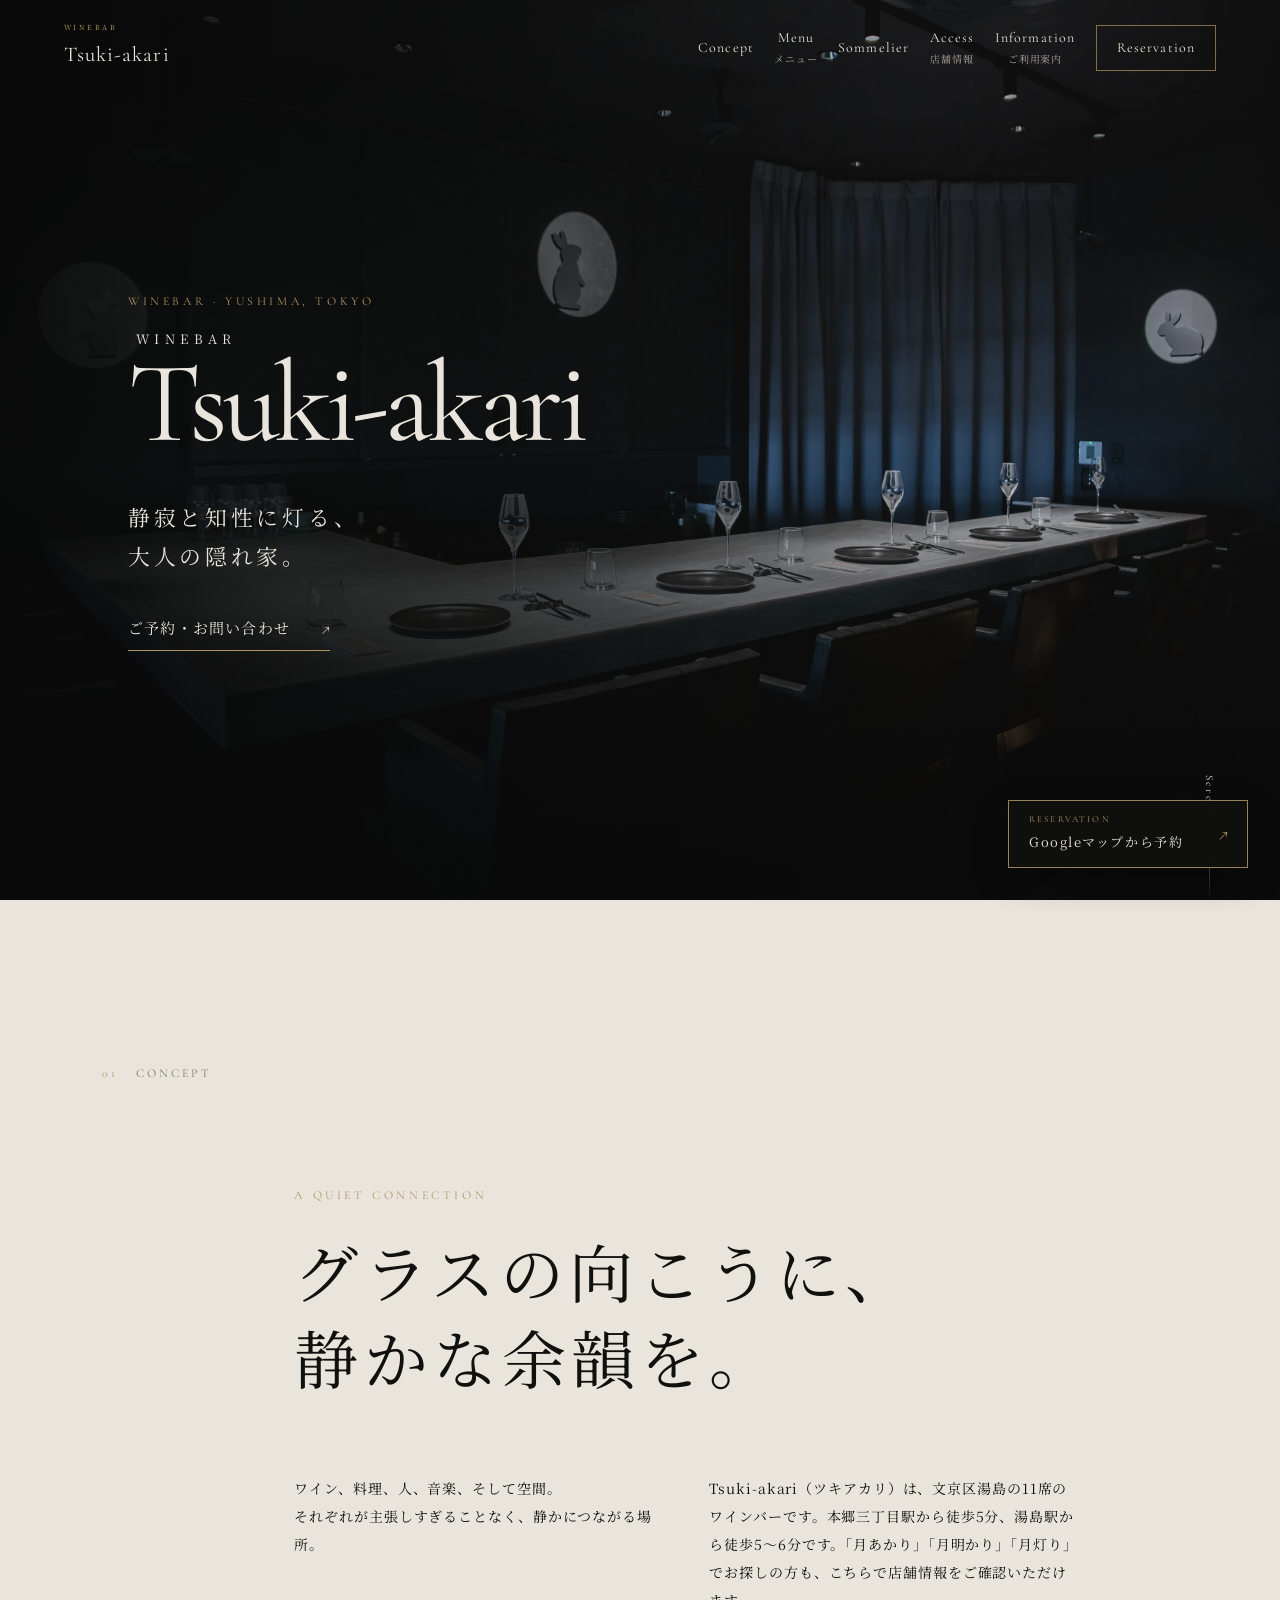
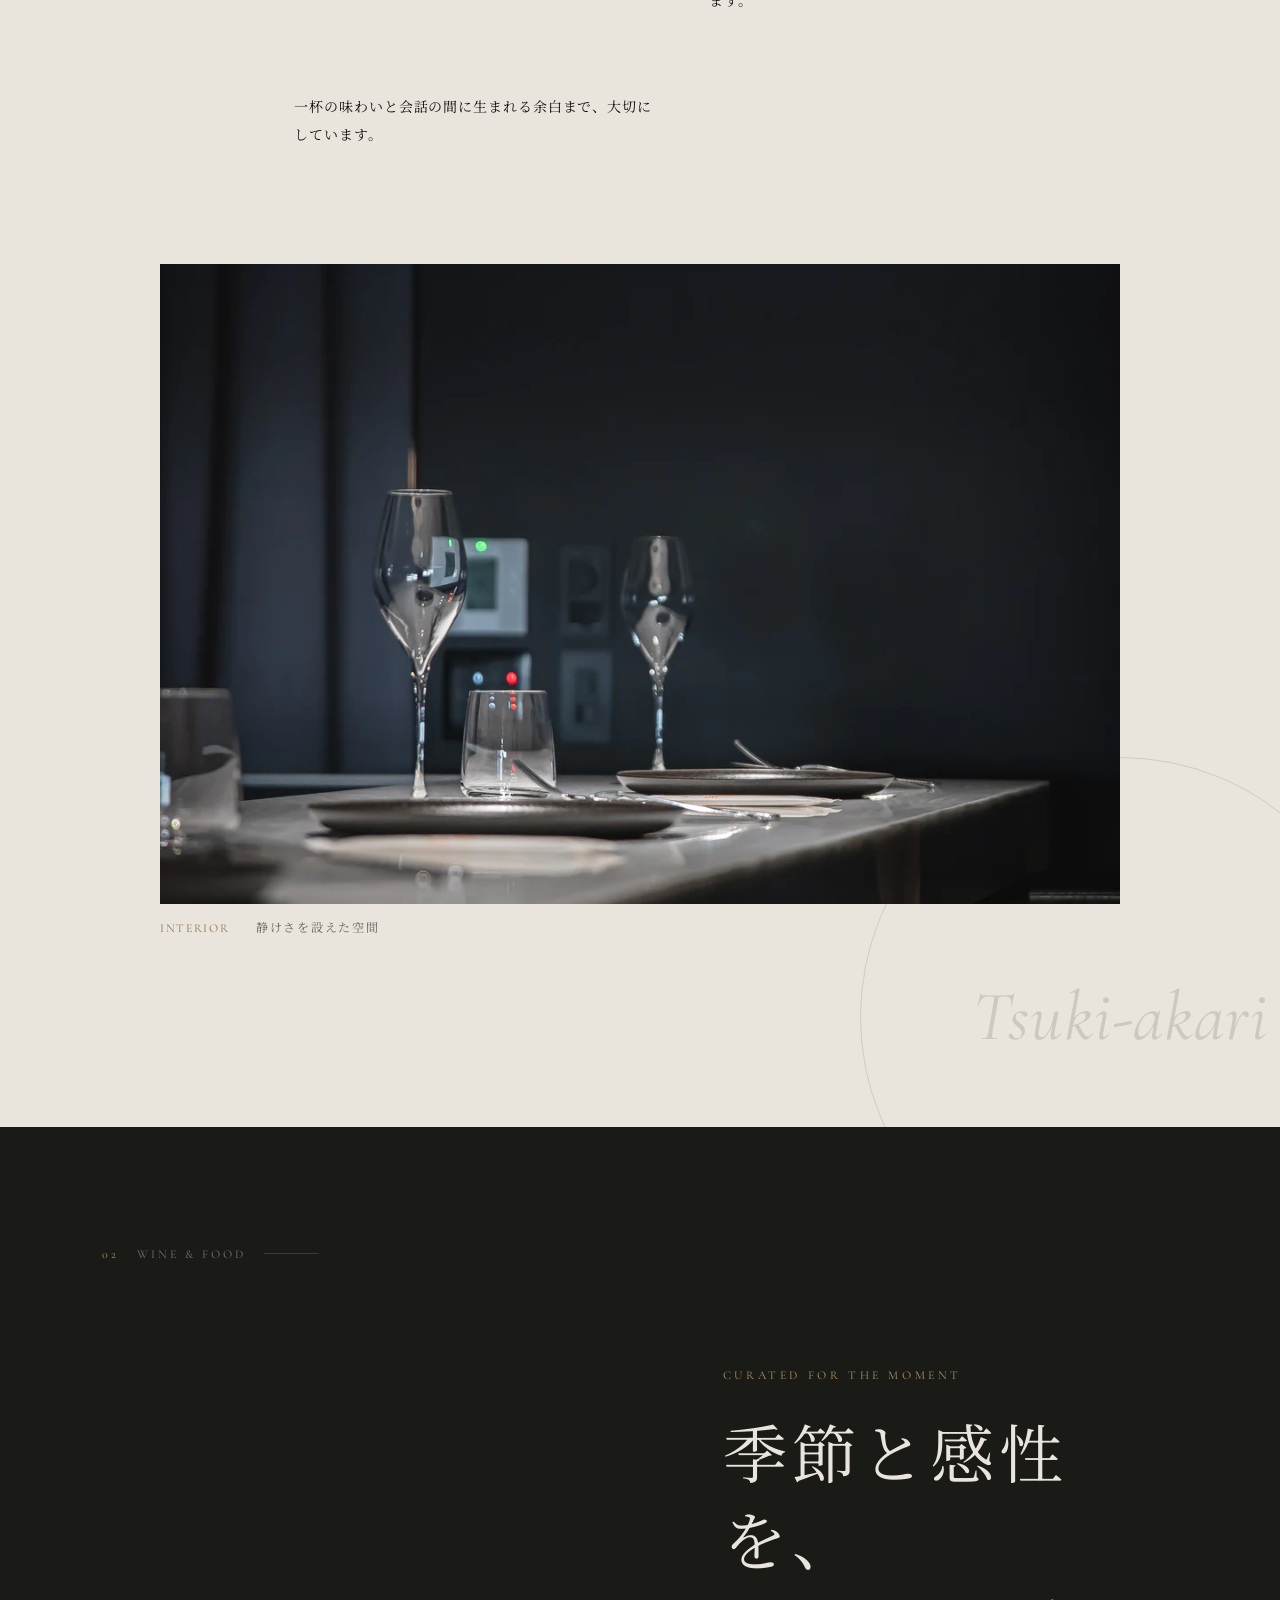
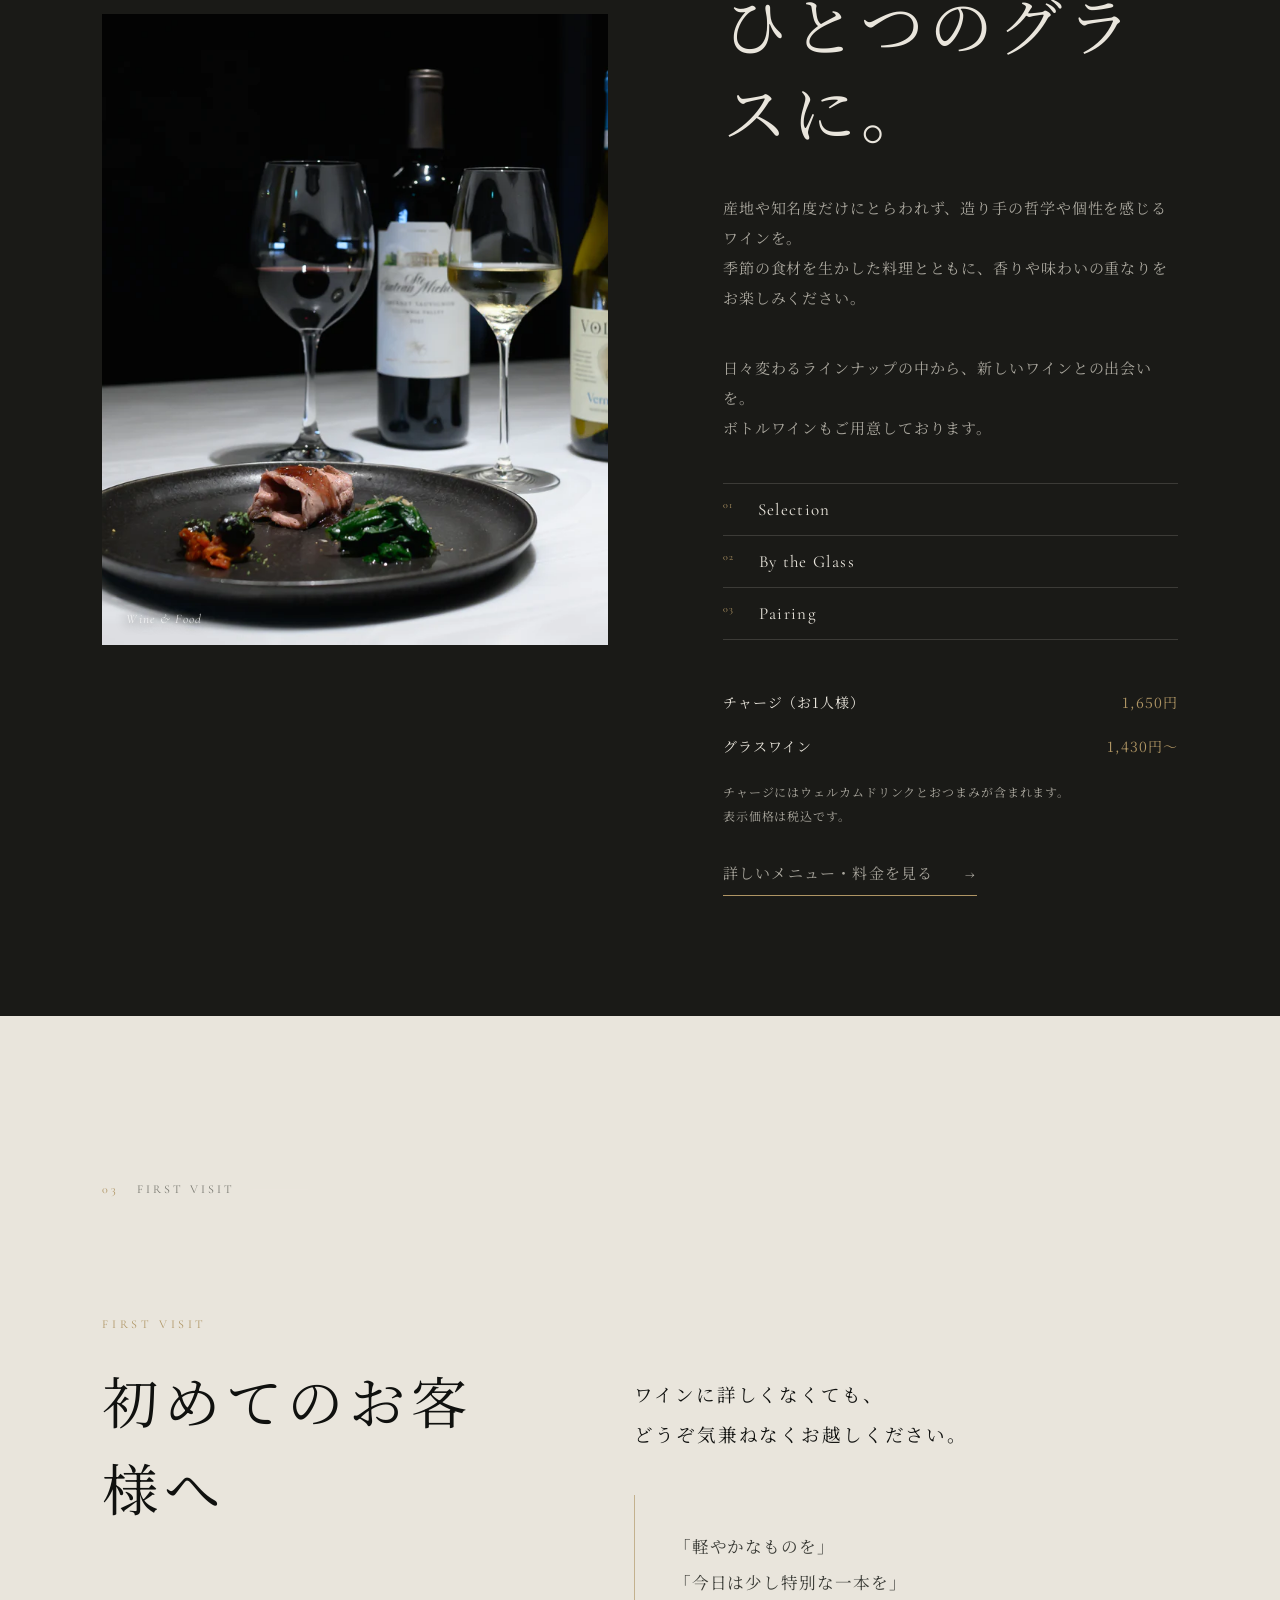
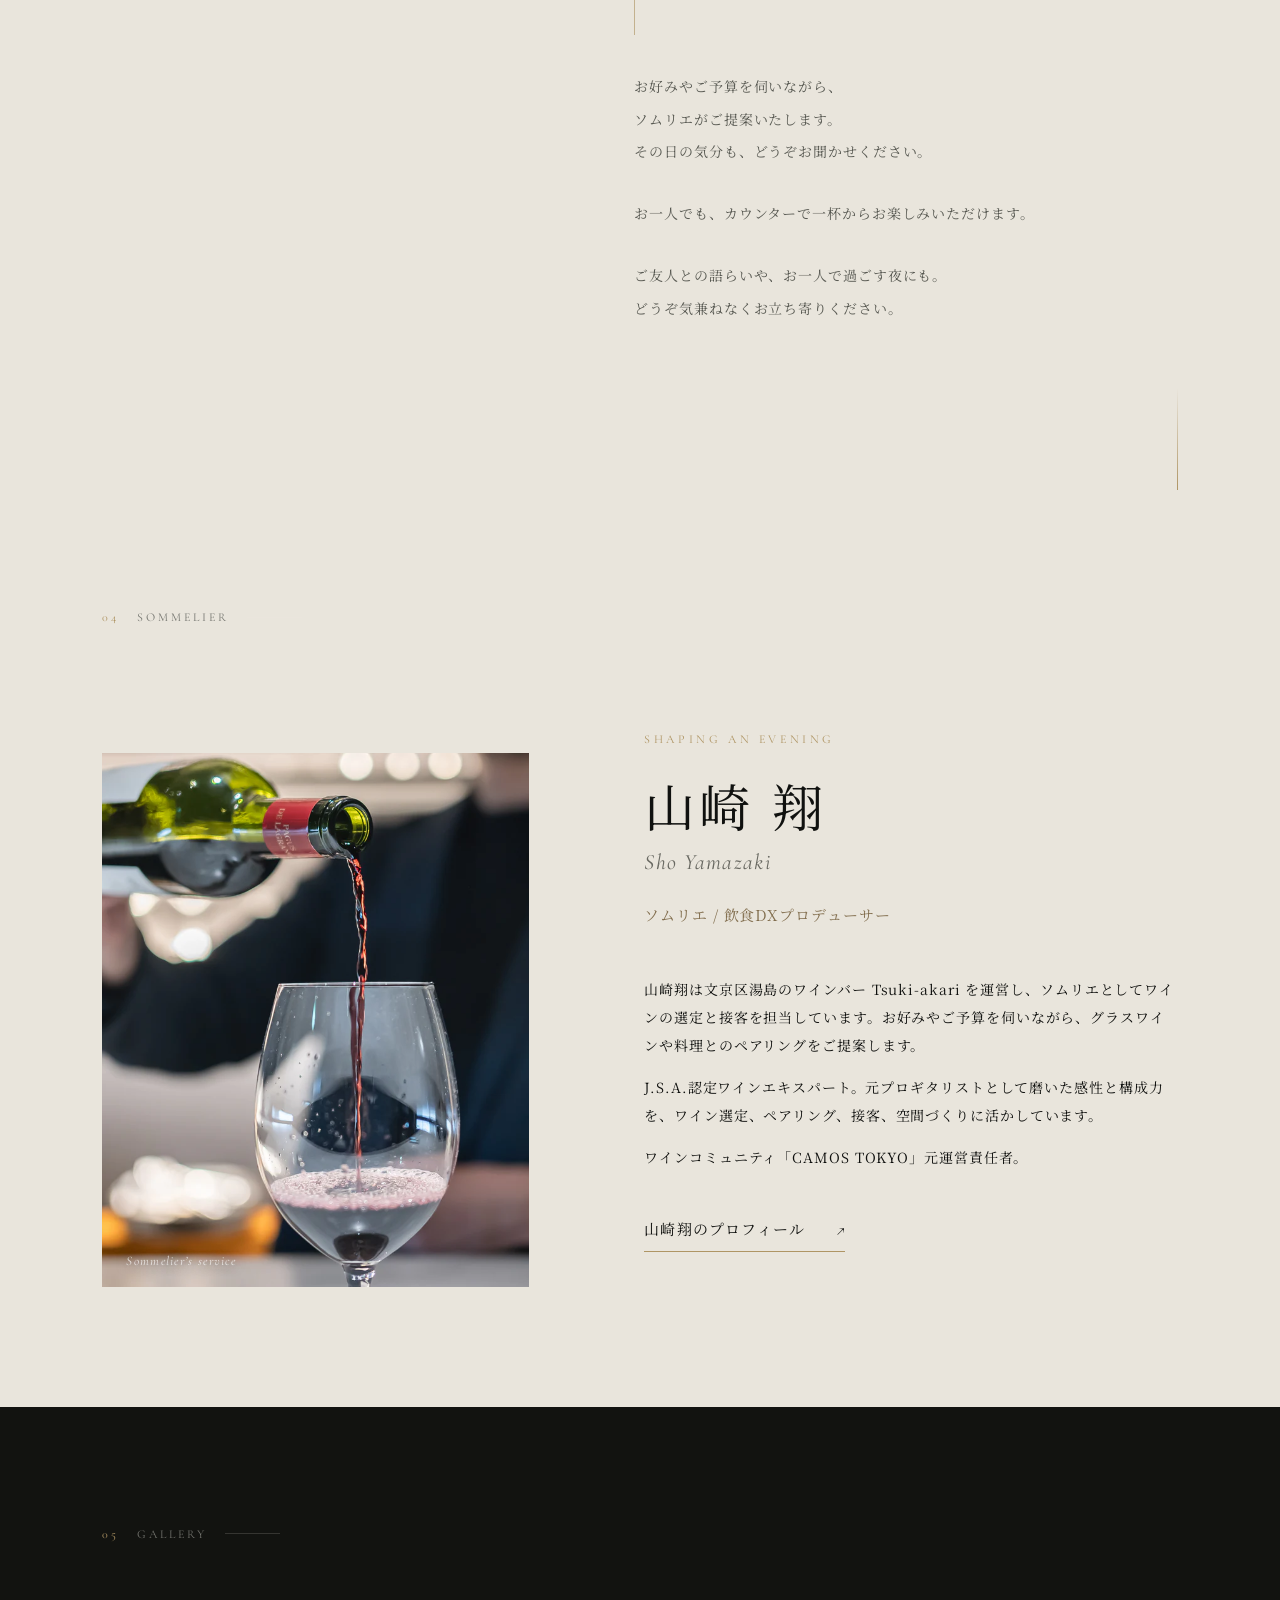
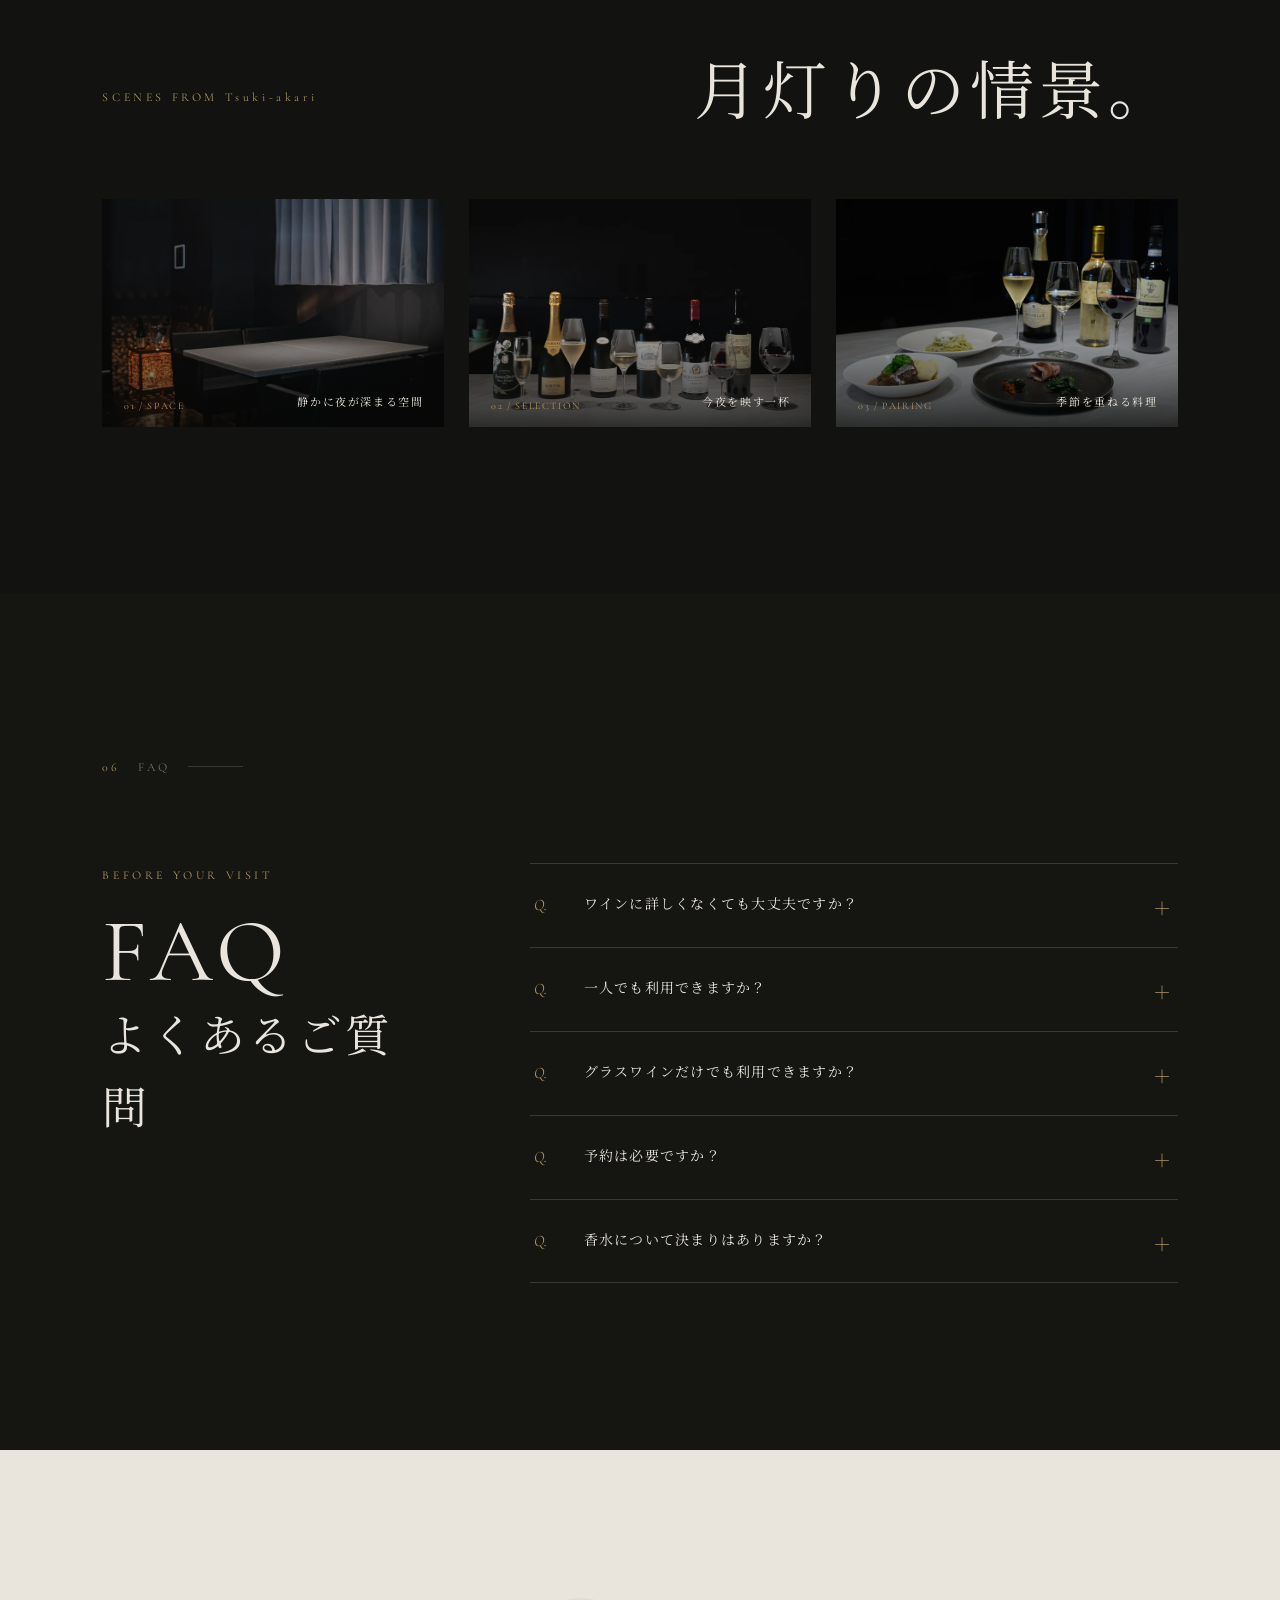
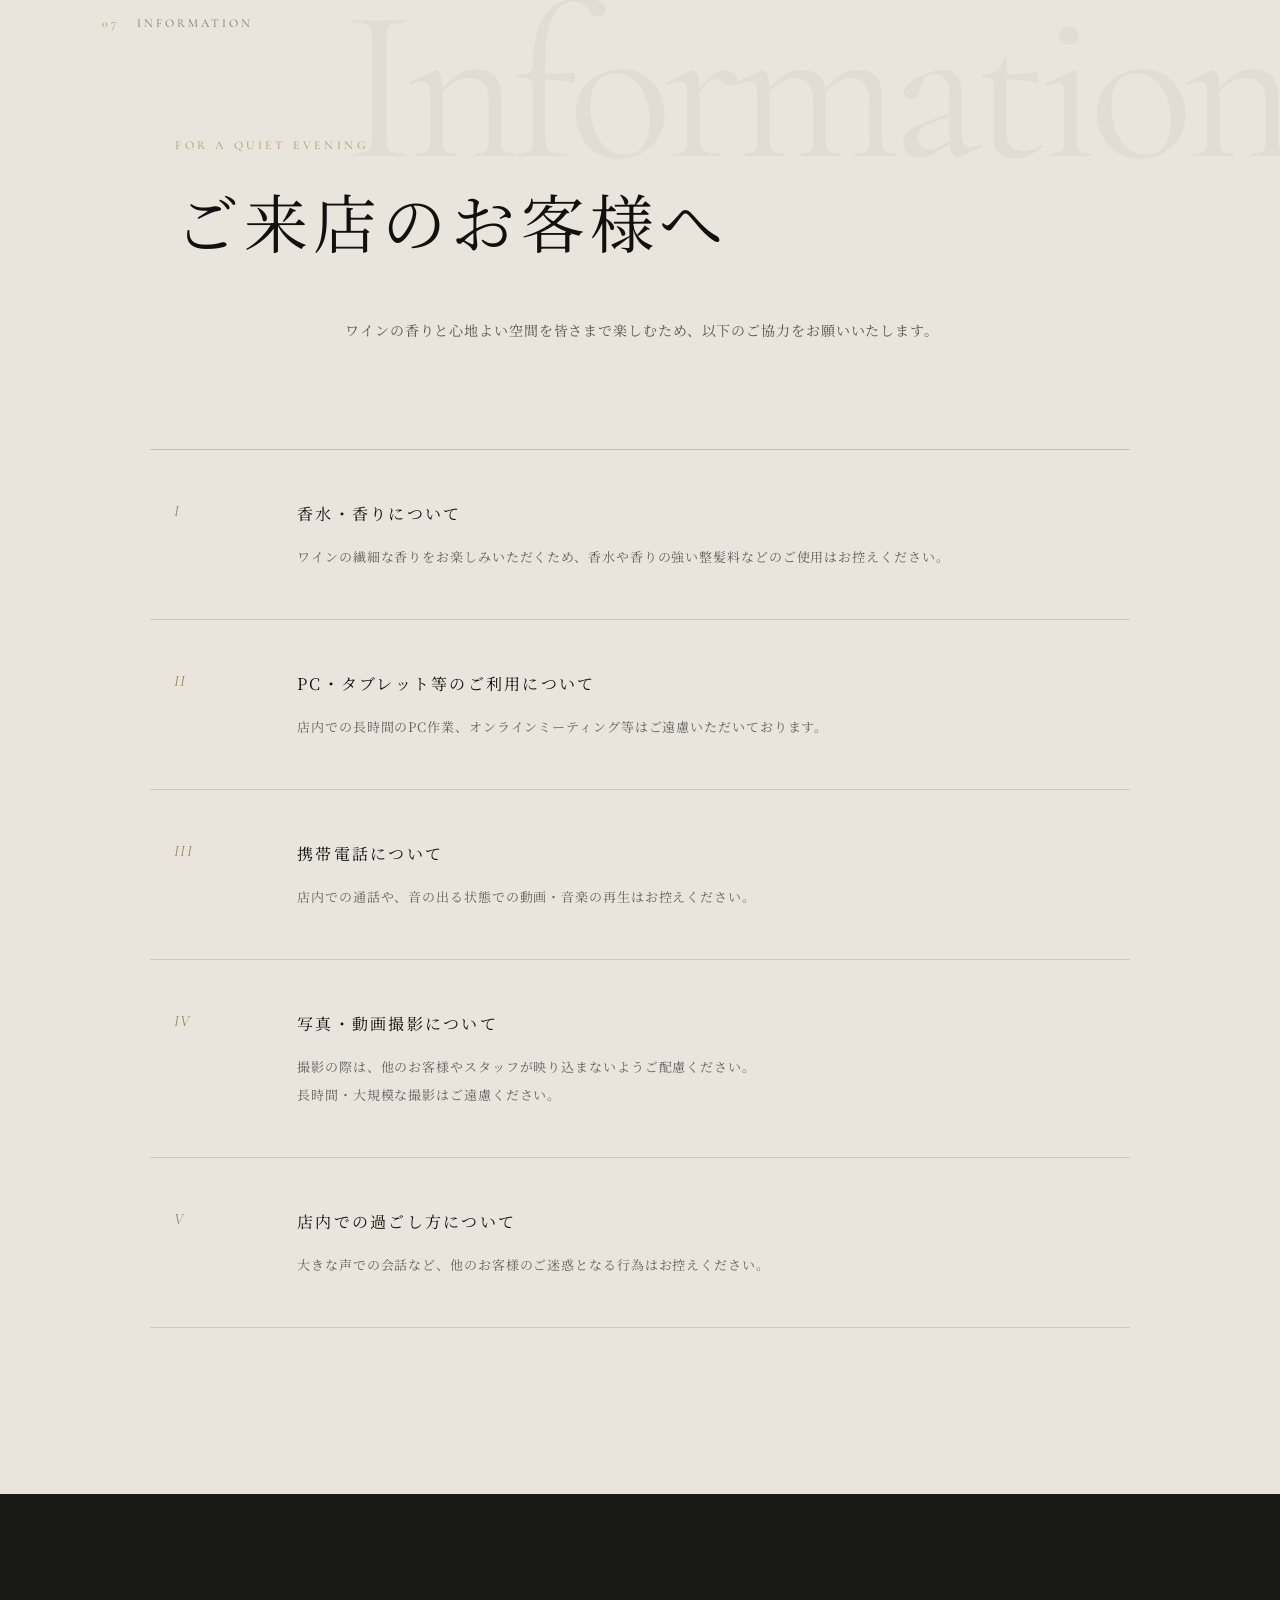
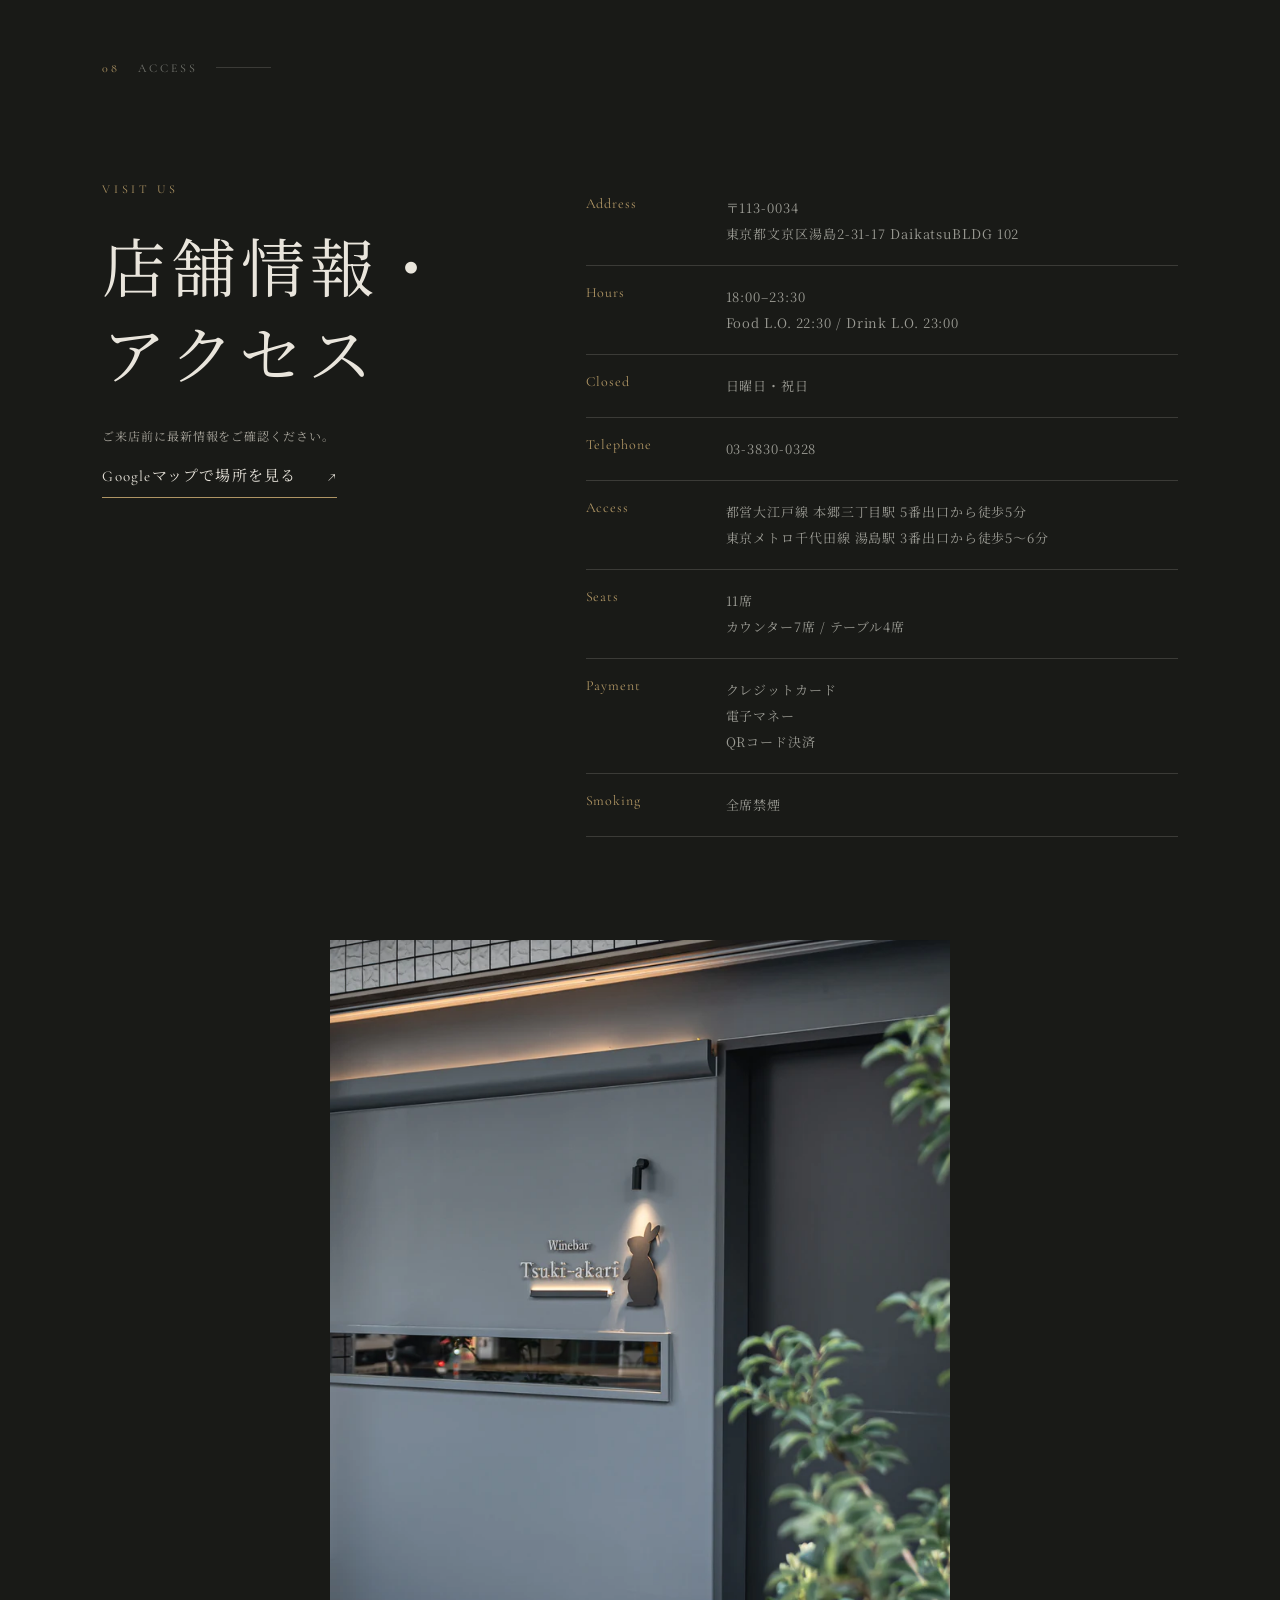
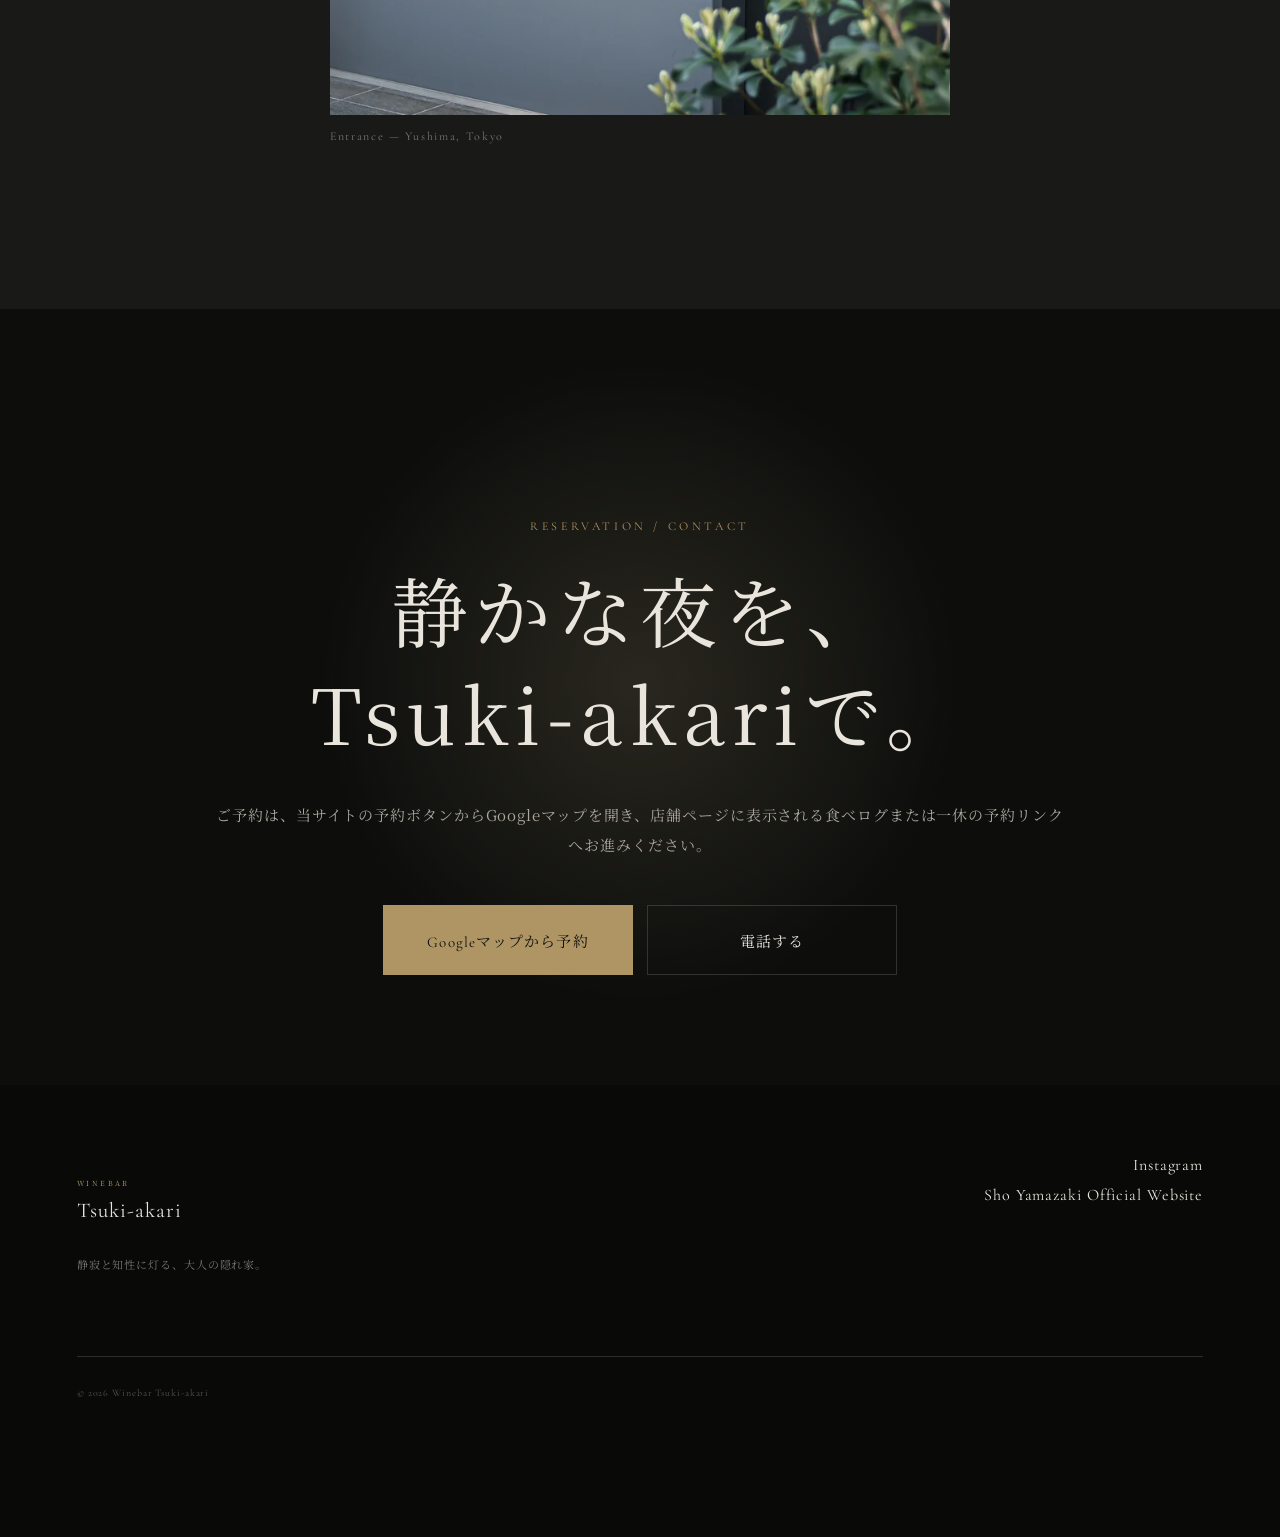
==== index.html @ 43ce2d9d "Improve local search and sommelier discovery" ====
<!doctype html>
<html lang="ja">
<head>
  <meta charset="utf-8">
  <meta name="google-site-verification" content="qW3LpEuGRxrEKRUcZHDj2qq6rAwamKDm5X1aUW8A5Xw">
  <meta name="viewport" content="width=device-width, initial-scale=1">
  <title>Tsuki-akari（ツキアカリ）｜湯島・本郷三丁目のワインバー</title>
  <meta name="description" content="Tsuki-akari（ツキアカリ）は文京区湯島の11席のワインバー。ソムリエの山崎翔が、お好みに合わせてグラスワインをご提案します。本郷三丁目駅から徒歩5分、湯島駅から徒歩5〜6分。">
  <meta name="robots" content="index, follow">
  <meta name="theme-color" content="#10110f">
  <link rel="canonical" href="https://tsuki-akari.tokyo/">
  <meta property="og:type" content="website">
  <meta property="og:locale" content="ja_JP">
  <meta property="og:site_name" content="Winebar Tsuki-akari">
  <meta property="og:title" content="Tsuki-akari（ツキアカリ）｜湯島・本郷三丁目のワインバー">
  <meta property="og:description" content="ソムリエが選ぶワインと料理、静かな時間を楽しむ大人の隠れ家。">
  <meta property="og:url" content="https://tsuki-akari.tokyo/">
  <meta property="og:image" content="https://tsuki-akari.tokyo/assets/カウンター.jpeg">
  <meta name="twitter:card" content="summary_large_image">
  <meta name="twitter:title" content="Tsuki-akari（ツキアカリ）｜湯島・本郷三丁目のワインバー">
  <meta name="twitter:description" content="静寂と知性に灯る、大人の隠れ家。">
  <meta name="twitter:image" content="https://tsuki-akari.tokyo/assets/カウンター.jpeg">
  <link rel="icon" href="assets/favicon.svg" type="image/svg+xml">
  <link rel="stylesheet" href="styles.css?v=20261029-1">
  <script type="application/ld+json">
  {
    "@context": "https://schema.org",
    "@type": "BarOrPub",
    "@id": "https://tsuki-akari.tokyo/#winebar",
    "name": "Winebar Tsuki-akari",
    "alternateName": "ワインバー ツキアカリ",
    "description": "文京区湯島の11席のワインバー。ソムリエの山崎翔が、お好みに合わせてグラスワインをご提案します。本郷三丁目駅から徒歩5分、湯島駅から徒歩5〜6分。",
    "url": "https://tsuki-akari.tokyo/",
    "image": [
      "https://tsuki-akari.tokyo/assets/counter-hero-pc.webp",
      "https://tsuki-akari.tokyo/assets/entrance-1440.webp"
    ],
    "telephone": "+81-3-3830-0328",
    "address": {
      "@type": "PostalAddress",
      "streetAddress": "湯島2-31-17 DaikatsuBLDG 102",
      "addressLocality": "文京区",
      "addressRegion": "東京都",
      "postalCode": "113-0034",
      "addressCountry": "JP"
    },
    "geo": {
      "@type": "GeoCoordinates",
      "latitude": 35.7071987,
      "longitude": 139.7652812
    },
    "openingHoursSpecification": {
      "@type": "OpeningHoursSpecification",
      "dayOfWeek": ["Monday", "Tuesday", "Wednesday", "Thursday", "Friday", "Saturday"],
      "opens": "18:00",
      "closes": "23:30"
    },
    "hasMenu": "https://tsuki-akari.tokyo/menu/",
    "hasMap": "https://maps.app.goo.gl/y2FB1BbQ5cuPFTFE9",
    "sameAs": "https://www.instagram.com/tsukiakari.winebar/"
  }
  </script>
  <script src="script.js" defer></script>
</head>
<body>
  <a class="skip-link" href="#main">本文へ移動</a>
  <a class="floating-reserve" href="https://maps.app.goo.gl/y2FB1BbQ5cuPFTFE9" target="_blank" rel="noopener noreferrer" aria-label="Googleマップから予約（新しいタブで開きます）">
    <span class="floating-reserve__label">Reservation</span>
    <span class="floating-reserve__text">Googleマップから予約</span>
    <span class="floating-reserve__arrow" aria-hidden="true">↗</span>
  </a>
  <header class="site-header site-header--home" data-header>
    <a class="wordmark" href="#top" aria-label="Winebar Tsuki-akari ホーム">
      <span>Winebar</span> Tsuki-akari
    </a>
    <button class="menu-toggle" type="button" aria-expanded="false" aria-controls="global-nav">
      <span class="sr-only">メニューを開く</span><i></i><i></i>
    </button>
    <nav id="global-nav" class="global-nav" aria-label="メインナビゲーション">
      <a href="#concept">Concept</a>
      <a class="nav-destination" href="menu/">Menu<span>メニュー</span></a>
      <a href="#sommelier">Sommelier</a>
      <a class="nav-destination" href="#information">Access<span>店舗情報</span></a>
      <a class="nav-destination" href="#guest-information">Information<span>ご利用案内</span></a>
      <a class="nav-reserve" href="#reservation">Reservation</a>
    </nav>
  </header>

  <main id="main">
    <section class="hero" id="top" aria-labelledby="hero-title">
      <div class="hero-art" aria-hidden="true"></div>
      <div class="hero-content reveal is-visible">
        <p class="eyebrow">Winebar · Yushima, Tokyo</p>
        <h1 id="hero-title"><span>Winebar</span>Tsuki-akari</h1>
        <p class="hero-copy">静寂と知性に灯る、<br>大人の隠れ家。</p>
        <a class="text-link" href="#reservation">ご予約・お問い合わせ <span aria-hidden="true">↗</span></a>
      </div>
      <p class="scroll-cue" aria-hidden="true">Scroll <span></span></p>
    </section>

    <section class="section concept" id="concept" aria-labelledby="concept-title">
      <div class="section-label reveal"><span>01</span> Concept</div>
      <div class="concept-copy reveal">
        <p class="eyebrow">A quiet connection</p>
        <h2 id="concept-title">グラスの向こうに、<br>静かな余韻を。</h2>
        <div class="body-copy">
          <p>ワイン、料理、人、音楽、そして空間。<br>それぞれが主張しすぎることなく、静かにつながる場所。</p>
          <p>Tsuki-akari（ツキアカリ）は、文京区湯島の11席のワインバーです。本郷三丁目駅から徒歩5分、湯島駅から徒歩5〜6分です。「月あかり」「月明かり」「月灯り」でお探しの方も、こちらで店舗情報をご確認いただけます。</p>
          <p>一杯の味わいと会話の間に生まれる余白まで、大切にしています。</p>
        </div>
      </div>
      <figure class="concept-image reveal">
        <img src="assets/concept-1080.webp" srcset="assets/concept-1080.webp 1080w, assets/concept-1920.webp 1920w" sizes="(max-width: 520px) calc(100vw - 44px), (max-width: 820px) 84vw, 960px" alt="月とうさぎの意匠が灯る、静かなカウンター席" loading="lazy">
        <figcaption><span>Interior</span> 静けさを設えた空間</figcaption>
      </figure>
      <div class="concept-orbit" aria-hidden="true"><span>Tsuki-akari</span></div>
    </section>

    <section class="section wine" id="wine" aria-labelledby="wine-title">
      <div class="section-label reveal"><span>02</span> Wine &amp; Food</div>
      <div class="wine-layout">
        <figure class="wine-visual reveal"><img src="assets/wine-food-1280.webp" srcset="assets/wine-food-1280.webp 1280w, assets/wine-food-2000.webp 2000w" sizes="(max-width: 440px) 161.25vw, (max-width: 520px) 712.5px, 975px" alt="ワインと季節の料理のペアリング" loading="lazy"><figcaption>Wine &amp; Food</figcaption></figure>
        <div class="wine-copy reveal">
          <p class="eyebrow">Curated for the moment</p>
          <h2 id="wine-title">季節と感性を、<br>ひとつのグラスに。</h2>
          <p>産地や知名度だけにとらわれず、造り手の哲学や個性を感じるワインを。<br>季節の食材を生かした料理とともに、香りや味わいの重なりをお楽しみください。</p>
          <p>日々変わるラインナップの中から、新しいワインとの出会いを。<br>ボトルワインもご用意しております。</p>
          <ul class="wine-points">
            <li><span>01</span> Selection</li><li><span>02</span> By the Glass</li><li><span>03</span> Pairing</li>
          </ul>
          <div class="wine-pricing">
            <dl>
              <div><dt>チャージ（お1人様）</dt><dd>1,650円</dd></div>
              <div><dt>グラスワイン</dt><dd>1,430円〜</dd></div>
            </dl>
            <p>チャージにはウェルカムドリンクとおつまみが含まれます。<br>表示価格は税込です。</p>
          </div>
          <a class="text-link muted-link" href="menu/">詳しいメニュー・料金を見る <span aria-hidden="true">→</span></a>
        </div>
      </div>
    </section>

    <section class="section first-visit editorial-section editorial-section--light" id="first-visit" aria-labelledby="first-visit-title">
      <div class="section-label reveal"><span>03</span> First Visit</div>
      <div class="editorial-heading reveal">
        <p class="eyebrow">First Visit</p>
        <h2 id="first-visit-title">初めてのお客様へ</h2>
      </div>
      <div class="editorial-copy reveal">
        <p class="editorial-lead">ワインに詳しくなくても、<br>どうぞ気兼ねなくお越しください。</p>
        <p class="spoken-words">「軽やかなものを」<br>「今日は少し特別な一本を」</p>
        <p>お好みやご予算を伺いながら、<br>ソムリエがご提案いたします。<br>その日の気分も、どうぞお聞かせください。</p>
        <p>お一人でも、カウンターで一杯からお楽しみいただけます。</p>
        <p>ご友人との語らいや、お一人で過ごす夜にも。<br>どうぞ気兼ねなくお立ち寄りください。</p>
      </div>
    </section>

    <section class="section sommelier" id="sommelier" aria-labelledby="sommelier-title">
      <div class="section-label reveal"><span>04</span> Sommelier</div>
      <div class="sommelier-layout">
        <figure class="portrait-placeholder reveal"><img src="assets/sommelier-1280.webp" srcset="assets/sommelier-1280.webp 1280w, assets/sommelier-2000.webp 2000w" sizes="(max-width: 440px) 161.25vw, (max-width: 520px) 712.5px, (max-width: 666px) 135vw, (max-width: 820px) 900px, 975px" alt="グラスへ赤ワインを注ぐソムリエ" loading="lazy"><figcaption>Sommelier’s service</figcaption></figure>
        <div class="sommelier-copy reveal">
          <p class="eyebrow">Shaping an evening</p>
          <h2 id="sommelier-title">山崎 翔 <small>Sho Yamazaki</small></h2>
          <p class="role">ソムリエ / 飲食DXプロデューサー</p>
          <p>山崎翔は文京区湯島のワインバー Tsuki-akari を運営し、ソムリエとしてワインの選定と接客を担当しています。お好みやご予算を伺いながら、グラスワインや料理とのペアリングをご提案します。</p>
          <p>J.S.A.認定ワインエキスパート。元プロギタリストとして磨いた感性と構成力を、ワイン選定、ペアリング、接客、空間づくりに活かしています。</p>
          <p>ワインコミュニティ「CAMOS TOKYO」元運営責任者。</p>
          <a class="text-link" href="https://sho-yamazaki.jp/profile/" target="_blank" rel="noopener noreferrer">山崎翔のプロフィール <span aria-hidden="true">↗</span></a>
        </div>
      </div>
    </section>

    <section class="section gallery" id="gallery" aria-labelledby="gallery-title">
      <div class="section-label reveal"><span>05</span> Gallery</div>
      <div class="section-intro reveal"><p class="eyebrow">Scenes from <span class="brand-name">Tsuki-akari</span></p><h2 id="gallery-title">月灯りの情景。</h2></div>
      <div class="gallery-grid">
        <figure class="gallery-item gallery-item--large reveal"><img src="assets/gallery-space-800.webp" srcset="assets/gallery-space-800.webp 800w, assets/gallery-space-1200.webp 1200w" sizes="(max-width: 520px) calc(100vw - 44px), (max-width: 820px) 42vw, (max-width: 1476px) 28vw, 414px" alt="柔らかな灯りに照らされたテーブル席" loading="lazy"><figcaption><span>01 / Space</span>静かに夜が深まる空間</figcaption></figure>
        <figure class="gallery-item reveal"><img src="assets/gallery-wine-800.webp" srcset="assets/gallery-wine-800.webp 800w, assets/gallery-wine-1200.webp 1200w" sizes="(max-width: 520px) calc(100vw - 44px), (max-width: 820px) 42vw, (max-width: 1476px) 28vw, 414px" alt="カウンターに並ぶ厳選されたワインとグラス" loading="lazy"><figcaption><span>02 / Selection</span>今夜を映す一杯</figcaption></figure>
        <figure class="gallery-item reveal"><img src="assets/gallery-pairing-800.webp" srcset="assets/gallery-pairing-800.webp 800w, assets/gallery-pairing-1200.webp 1200w" sizes="(max-width: 520px) calc(100vw - 44px), (max-width: 820px) 42vw, (max-width: 1476px) 28vw, 414px" alt="複数の料理と赤・白・スパークリングワイン" loading="lazy"><figcaption><span>03 / Pairing</span>季節を重ねる料理</figcaption></figure>
      </div>
    </section>

    <section class="section faq" id="faq" aria-labelledby="faq-title">
      <div class="section-label reveal"><span>06</span> FAQ</div>
      <div class="faq-layout">
        <div class="faq-heading reveal">
          <p class="eyebrow">Before your visit</p>
          <h2 id="faq-title"><span>FAQ</span>よくあるご質問</h2>
        </div>
        <div class="faq-list reveal">
          <details><summary><span>Q.</span>ワインに詳しくなくても大丈夫ですか？</summary><div class="faq-answer"><span>A.</span><p>もちろんです。お好みを伺い、ソムリエがご提案します。</p></div></details>
          <details><summary><span>Q.</span>一人でも利用できますか？</summary><div class="faq-answer"><span>A.</span><p>はい。お一人でのご来店も歓迎しております。</p></div></details>
          <details><summary><span>Q.</span>グラスワインだけでも利用できますか？</summary><div class="faq-answer"><span>A.</span><p>はい。グラスワイン一杯からお楽しみいただけます。</p></div></details>
          <details><summary><span>Q.</span>予約は必要ですか？</summary><div class="faq-answer"><span>A.</span><p>お席に限りがございますので、事前のご予約をおすすめしております。</p></div></details>
          <details><summary><span>Q.</span>香水について決まりはありますか？</summary><div class="faq-answer"><span>A.</span><p>香水や香りの強い整髪料はお控えください。詳しくは<a href="#guest-information">ご利用案内</a>をご覧ください。</p></div></details>
        </div>
      </div>
    </section>

    <section class="section guest-information" id="guest-information" aria-labelledby="guest-information-title">
      <div class="section-label reveal"><span>07</span> Information</div>
      <div class="guest-information__heading reveal">
        <p class="eyebrow">For a quiet evening</p>
        <h2 id="guest-information-title">ご来店のお客様へ</h2>
        <p class="guest-information__lead">ワインの香りと心地よい空間を皆さまで楽しむため、以下のご協力をお願いいたします。</p>
      </div>
      <div class="etiquette-list">
        <article class="etiquette-item reveal">
          <p class="etiquette-item__number" aria-hidden="true">I</p>
          <div><h3>香水・香りについて</h3><p>ワインの繊細な香りをお楽しみいただくため、香水や香りの強い整髪料などのご使用はお控えください。</p></div>
        </article>
        <article class="etiquette-item reveal">
          <p class="etiquette-item__number" aria-hidden="true">II</p>
          <div><h3>PC・タブレット等のご利用について</h3><p>店内での長時間のPC作業、オンラインミーティング等はご遠慮いただいております。</p></div>
        </article>
        <article class="etiquette-item reveal">
          <p class="etiquette-item__number" aria-hidden="true">III</p>
          <div><h3>携帯電話について</h3><p>店内での通話や、音の出る状態での動画・音楽の再生はお控えください。</p></div>
        </article>
        <article class="etiquette-item reveal">
          <p class="etiquette-item__number" aria-hidden="true">IV</p>
          <div><h3>写真・動画撮影について</h3><p>撮影の際は、他のお客様やスタッフが映り込まないようご配慮ください。<br>長時間・大規模な撮影はご遠慮ください。</p></div>
        </article>
        <article class="etiquette-item reveal">
          <p class="etiquette-item__number" aria-hidden="true">V</p>
          <div><h3>店内での過ごし方について</h3><p>大きな声での会話など、他のお客様のご迷惑となる行為はお控えください。</p></div>
        </article>
      </div>
    </section>

    <section class="section information" id="information" aria-labelledby="information-title">
      <div class="section-label reveal"><span>08</span> Access</div>
      <div class="info-layout">
        <div class="reveal">
          <p class="eyebrow">Visit us</p>
          <h2 id="information-title">店舗情報・アクセス</h2>
          <p class="info-note">ご来店前に最新情報をご確認ください。</p>
          <a class="text-link" href="https://maps.app.goo.gl/y2FB1BbQ5cuPFTFE9" target="_blank" rel="noopener noreferrer">Googleマップで場所を見る <span aria-hidden="true">↗</span></a>
        </div>
        <dl class="info-list reveal">
          <div><dt>Address</dt><dd>〒113-0034<br>東京都文京区湯島2-31-17 DaikatsuBLDG 102</dd></div>
          <div><dt>Hours</dt><dd>18:00–23:30<br>Food L.O. 22:30 / Drink L.O. 23:00</dd></div>
          <div><dt>Closed</dt><dd>日曜日・祝日</dd></div>
          <div><dt>Telephone</dt><dd><a href="tel:0338300328">03-3830-0328</a></dd></div>
          <div><dt>Access</dt><dd>都営大江戸線 本郷三丁目駅 5番出口から徒歩5分<br>東京メトロ千代田線 湯島駅 3番出口から徒歩5〜6分</dd></div>
          <div><dt>Seats</dt><dd>11席<br>カウンター7席 / テーブル4席</dd></div>
          <div><dt>Payment</dt><dd>クレジットカード<br>電子マネー<br>QRコード決済</dd></div>
          <div><dt>Smoking</dt><dd>全席禁煙</dd></div>
        </dl>
      </div>
      <figure class="entrance-image reveal"><img src="assets/entrance-1440.webp" srcset="assets/entrance-1440.webp 1440w, assets/entrance-2400.webp 2400w" sizes="(max-width: 440px) 161.25vw, (max-width: 520px) 712.5px, (max-width: 738px) 157.5vw, 1162.5px" alt="Winebar Tsuki-akariの落ち着いた店舗入口" loading="lazy"><figcaption>Entrance — Yushima, Tokyo</figcaption></figure>
    </section>

    <section class="reservation" id="reservation" aria-labelledby="reservation-title">
      <div class="reservation-inner reveal">
        <p class="eyebrow">Reservation / Contact</p>
        <h2 id="reservation-title">静かな夜を、<br>Tsuki-akariで。</h2>
        <p>ご予約は、当サイトの予約ボタンからGoogleマップを開き、店舗ページに表示される食べログまたは一休の予約リンクへお進みください。</p>
        <div class="reservation-actions">
          <a class="button" href="https://maps.app.goo.gl/y2FB1BbQ5cuPFTFE9" target="_blank" rel="noopener noreferrer">Googleマップから予約</a>
          <a class="button button--ghost" href="tel:0338300328">電話する</a>
        </div>
      </div>
    </section>
  </main>

  <footer class="site-footer" id="footer-links">
    <div class="footer-brand"><p class="wordmark"><span>Winebar</span> Tsuki-akari</p><p>静寂と知性に灯る、大人の隠れ家。</p></div>
    <nav aria-label="関連リンク">
      <a href="https://www.instagram.com/tsukiakari.winebar/" target="_blank" rel="noopener noreferrer">Instagram</a>
      <a href="https://sho-yamazaki.jp/" target="_blank" rel="noopener noreferrer">Sho Yamazaki Official Website</a>
    </nav>
    <p class="copyright">&copy; <span data-year></span> Winebar Tsuki-akari</p>
  </footer>
</body>
</html>
---- styles.css ----
@import url('https://fonts.googleapis.com/css2?family=Cormorant+Garamond:wght@400;500&family=Noto+Serif+JP:wght@400;500&display=swap');

:root{--ink:#10110f;--charcoal:#171815;--paper:#e9e5dc;--muted:#aaa79e;--gold:#af9564;--line:rgba(233,229,220,.16);--serif:"Cormorant Garamond","Noto Serif JP",serif;--jp:"Noto Serif JP","Yu Mincho",serif}
*{box-sizing:border-box}html{scroll-behavior:smooth}body{margin:0;background:var(--ink);color:var(--paper);font-family:var(--jp);font-size:15px;line-height:2;letter-spacing:.06em}a{color:inherit;text-decoration:none}button{font:inherit}.sr-only{position:absolute;width:1px;height:1px;padding:0;margin:-1px;overflow:hidden;clip:rect(0,0,0,0);white-space:nowrap;border:0}.skip-link{position:fixed;z-index:999;top:-100px;left:1rem;background:var(--paper);color:var(--ink);padding:.7rem 1rem}.skip-link:focus{top:1rem}.site-header{position:fixed;z-index:20;top:0;left:0;width:100%;height:96px;padding:0 clamp(24px,5vw,80px);display:flex;align-items:center;justify-content:space-between;transition:.4s}.site-header.scrolled{height:70px;background:rgba(16,17,15,.9);backdrop-filter:blur(12px);border-bottom:1px solid var(--line)}.wordmark{font-family:var(--serif);font-size:21px;letter-spacing:.05em}.wordmark span{display:block;font-family:var(--jp);font-size:7px;text-transform:uppercase;letter-spacing:.35em;color:var(--gold)}.global-nav{display:flex;align-items:center;gap:clamp(18px,2.3vw,40px);font-family:var(--serif);font-size:14px;letter-spacing:.08em}.global-nav a{transition:color .3s}.global-nav a:hover,.global-nav a:focus-visible{color:var(--gold)}.nav-reserve{border:1px solid rgba(175,149,100,.7);padding:8px 20px}.menu-toggle{display:none;background:none;color:inherit;border:0;width:44px;height:44px}.menu-toggle i{display:block;width:24px;height:1px;background:currentColor;margin:7px auto}.hero{height:100svh;min-height:680px;position:relative;display:flex;align-items:center;padding:120px clamp(24px,10vw,160px) 80px;overflow:hidden;background:radial-gradient(circle at 73% 44%,#26251e 0,transparent 27%),linear-gradient(120deg,#10110f 40%,#1b1c18)}.hero:after{content:"";position:absolute;inset:0;background:linear-gradient(90deg,rgba(16,17,15,.45),transparent 55%),linear-gradient(0deg,rgba(16,17,15,.45),transparent 35%);pointer-events:none}.hero-art{position:absolute;inset:0}.moon{position:absolute;right:14vw;top:21%;width:min(33vw,480px);aspect-ratio:1;border-radius:50%;background:radial-gradient(circle at 35% 35%,#d0c9b8,#938870 48%,#35342e 72%);opacity:.24;box-shadow:0 0 100px rgba(193,174,133,.12)}.glow{position:absolute;right:0;bottom:-20%;width:55vw;height:55vw;border:1px solid rgba(175,149,100,.08);border-radius:50%}.hero-content{position:relative;z-index:2}.eyebrow{margin:0 0 20px;color:var(--gold);text-transform:uppercase;font-family:var(--serif);font-size:12px;letter-spacing:.3em}.brand-name{text-transform:none}.hero h1{margin:0;font:400 clamp(65px,9vw,140px)/.7 var(--serif);letter-spacing:-.045em}.hero h1 span{display:block;margin:0 0 19px 8px;font-family:var(--jp);font-size:clamp(9px,1vw,13px);line-height:1;letter-spacing:.42em;color:var(--paper);text-transform:uppercase}.hero-copy{margin:52px 0 38px;font-size:clamp(18px,1.7vw,26px);line-height:1.8;letter-spacing:.17em}.text-link{display:inline-flex;gap:32px;align-items:center;padding-bottom:6px;border-bottom:1px solid var(--gold);font-family:var(--serif);font-size:15px;letter-spacing:.08em}.scroll-cue{position:absolute;z-index:2;right:5vw;bottom:0;margin:0;font:11px var(--serif);letter-spacing:.2em;writing-mode:vertical-rl}.scroll-cue span{display:inline-block;width:1px;height:70px;margin-top:12px;background:linear-gradient(var(--gold),transparent)}.section{padding:clamp(100px,13vw,190px) clamp(24px,8vw,130px);position:relative}.section-label{display:flex;align-items:center;gap:18px;margin-bottom:clamp(65px,8vw,110px);color:#73746e;font:12px var(--serif);letter-spacing:.25em;text-transform:uppercase}.section-label span{color:var(--gold)}.section-label:after{content:"";height:1px;width:55px;background:var(--line)}h2{font:400 clamp(40px,5vw,76px)/1.35 var(--jp);letter-spacing:.08em;margin:0}.concept{min-height:820px;background:var(--paper);color:var(--ink);overflow:hidden}.concept .section-label{color:#77776f}.concept-copy{max-width:780px;margin-left:15vw}.body-copy{display:grid;grid-template-columns:1fr 1fr;gap:50px;margin-top:60px;font-size:14px}.concept-orbit{position:absolute;right:-100px;bottom:-150px;width:520px;height:520px;border:1px solid rgba(16,17,15,.12);border-radius:50%;display:grid;place-items:center;color:rgba(16,17,15,.13);font:italic 70px var(--serif)}.section-intro{display:flex;align-items:end;justify-content:space-between;margin-bottom:70px}.experience{background:#131411}.experience-grid{display:grid;grid-template-columns:repeat(3,1fr);border-top:1px solid var(--line);border-bottom:1px solid var(--line)}.experience-card{padding:55px clamp(18px,3vw,48px);min-height:320px;border-right:1px solid var(--line)}.experience-card:last-child{border:0}.experience-card>span{font:italic 16px var(--serif);color:var(--gold)}.experience-card h3{margin:85px 0 15px;font-weight:400;font-size:18px;letter-spacing:.15em}.experience-card p{color:var(--muted);font-size:13px}.wine{background:#1a1a17}.wine-layout{display:grid;grid-template-columns:minmax(300px,1fr) minmax(350px,.9fr);gap:clamp(50px,9vw,140px);align-items:center}.wine-visual{height:min(68vw,720px);position:relative;overflow:hidden;background:radial-gradient(ellipse at 40% 66%,rgba(144,96,64,.32),transparent 24%),linear-gradient(145deg,#24251f,#0b0c0a)}.wine-visual:before{content:"";position:absolute;width:22%;height:52%;bottom:12%;left:40%;border:1px solid rgba(233,229,220,.25);border-radius:48% 48% 35% 35%;box-shadow:inset 0 -80px 50px rgba(90,20,20,.35)}.wine-visual span{position:absolute;top:30px;left:30px;font:italic 17px/1.2 var(--serif);color:rgba(233,229,220,.35)}.wine-copy>p:not(.eyebrow){max-width:540px;color:var(--muted);margin:40px 0}.wine-points{padding:0;margin:35px 0 40px;list-style:none;border-top:1px solid var(--line)}.wine-points li{display:flex;gap:24px;padding:15px 0;border-bottom:1px solid var(--line);font:17px var(--serif);letter-spacing:.08em}.wine-points span{color:var(--gold);font-size:10px}.muted-link{color:var(--muted)}.sommelier{background:var(--paper);color:var(--ink)}.sommelier-layout{display:grid;grid-template-columns:.8fr 1fr;gap:clamp(50px,9vw,140px);align-items:end}.portrait-placeholder{height:min(60vw,680px);background:linear-gradient(160deg,#bdb7aa,#5c5b55 57%,#242521);position:relative;overflow:hidden}.portrait-placeholder:after{content:"";position:absolute;inset:10% 20% -15%;border-radius:45% 45% 0 0;background:linear-gradient(120deg,rgba(233,229,220,.11),rgba(0,0,0,.26))}.portrait-placeholder span{position:absolute;z-index:1;bottom:22px;right:25px;color:rgba(255,255,255,.4);font:italic 15px var(--serif)}.sommelier-copy{padding-bottom:35px}.sommelier-copy h2{font-size:clamp(34px,4vw,59px)}.sommelier-copy h2 small{display:block;margin-top:9px;font:italic 22px var(--serif);letter-spacing:.06em;color:#686861}.role{color:#826e4e;margin:25px 0 45px}.sommelier-copy>p:not(.eyebrow,.role){max-width:630px;font-size:14px}.sommelier-copy .text-link{margin-top:30px}.gallery{background:#121310}.gallery-grid{display:grid;grid-template-columns:1.5fr 1fr;grid-template-rows:repeat(2,280px);gap:18px}.gallery-item{margin:0;position:relative}.gallery-item--large{grid-row:1/3}.gallery-placeholder{height:100%;position:relative;background:radial-gradient(circle at 60% 45%,rgba(175,149,100,.16),transparent 20%),linear-gradient(145deg,#25261f,#121310);border:1px solid var(--line)}.gallery-placeholder.warm{background:radial-gradient(circle at 42% 60%,rgba(131,58,37,.3),transparent 25%),linear-gradient(135deg,#26221c,#11120f)}.gallery-placeholder.plate{background:radial-gradient(ellipse at 52% 52%,#4a4a42 0 19%,#242520 20% 31%,#161713 32%)}.gallery-placeholder span{position:absolute;top:20px;left:22px;color:var(--gold);font:11px var(--serif)}.gallery-placeholder small{position:absolute;bottom:20px;right:22px;color:#777;font:italic 14px var(--serif)}.gallery-item figcaption{position:absolute;left:22px;bottom:15px;font-size:11px;letter-spacing:.15em;color:#aaa}.information{background:#191a17}.info-layout{display:grid;grid-template-columns:.75fr 1.25fr;gap:clamp(50px,10vw,150px)}.info-note{color:var(--muted);font-size:12px;margin-top:30px}.info-list{margin:0}.info-list div{display:grid;grid-template-columns:140px 1fr;border-bottom:1px solid var(--line);padding:18px 0}.info-list dt{font:14px var(--serif);color:var(--gold)}.info-list dd{margin:0;color:#9a9a93;font-size:13px}.reservation{padding:clamp(120px,16vw,220px) 24px;text-align:center;background:radial-gradient(circle at 50% 48%,#29271f,transparent 42%),#0d0e0c}.reservation-inner{max-width:850px;margin:auto}.reservation h2{font-size:clamp(45px,6vw,82px)}.reservation-inner>p:not(.eyebrow){color:var(--muted);margin:35px 0}.reservation-actions{display:flex;justify-content:center;gap:14px;margin-top:45px}.button{width:250px;min-height:70px;padding:13px 20px;border:1px solid var(--gold);background:var(--gold);color:var(--ink);display:flex;justify-content:center;align-items:center;gap:12px;font:15px var(--serif);letter-spacing:.08em;transition:background-color .3s,color .3s,border-color .3s}.button:hover,.button:focus-visible{background:#c0a875;border-color:#c0a875}.button--ghost{border-color:var(--line);background:transparent;color:var(--paper)}.button--ghost:hover,.button--ghost:focus-visible{background:rgba(233,229,220,.06);border-color:var(--gold);color:var(--paper)}.site-footer{padding:70px clamp(24px,6vw,90px) 30px;background:#090a08;display:grid;grid-template-columns:1fr 1fr;gap:60px}.footer-brand>p:last-child{font-size:11px;color:#777}.site-footer nav{display:flex;flex-direction:column;align-items:flex-end;gap:10px;font:16px var(--serif)}.site-footer nav small{color:#686861;font:9px var(--jp);margin-left:10px}.copyright{grid-column:1/-1;padding-top:30px;border-top:1px solid var(--line);color:#555;font:10px var(--serif)}.reveal{opacity:0;transform:translateY(28px);transition:opacity .9s ease,transform .9s ease}.reveal.is-visible{opacity:1;transform:none}
@media(max-width:820px){.site-header{height:75px}.menu-toggle{display:block;position:relative;z-index:2}.global-nav{position:fixed;inset:0;background:#10110f;display:flex;flex-direction:column;justify-content:center;gap:26px;font-size:22px;opacity:0;visibility:hidden;transition:.35s}.global-nav.open{opacity:1;visibility:visible}.menu-toggle[aria-expanded="true"] i:first-of-type{transform:translateY(4px) rotate(45deg)}.menu-toggle[aria-expanded="true"] i:last-of-type{transform:translateY(-4px) rotate(-45deg)}.hero{padding-left:8vw}.moon{width:70vw;right:-20vw;top:20%}.hero h1{font-size:clamp(54px,16vw,95px)}.concept-copy{margin-left:0}.body-copy{grid-template-columns:1fr;gap:10px}.experience-grid{grid-template-columns:1fr}.experience-card{min-height:0;border-right:0;border-bottom:1px solid var(--line)}.experience-card h3{margin-top:35px}.wine-layout,.sommelier-layout,.info-layout{grid-template-columns:1fr}.wine-visual{height:110vw;max-height:620px}.sommelier-layout{align-items:start}.portrait-placeholder{height:115vw;max-height:650px}.gallery-grid{grid-template-columns:1fr;grid-template-rows:460px 260px 260px}.gallery-item--large{grid-row:auto}.site-footer{grid-template-columns:1fr}.site-footer nav{align-items:flex-start}.copyright{grid-column:auto}}
@media(max-width:520px){body{font-size:14px}.section{padding-left:22px;padding-right:22px}.section-label{margin-bottom:55px}.hero{min-height:620px}.hero h1{font-size:15vw}.hero-copy{font-size:16px}.concept-orbit{width:360px;height:360px}.section-intro{display:block}.gallery-grid{grid-template-rows:380px 230px 230px}.reservation-actions{flex-direction:column;align-items:center}.button{width:min(100%,320px)}}
@media(prefers-reduced-motion:reduce){html{scroll-behavior:auto}.reveal{opacity:1;transform:none;transition:none}*{animation:none!important}}

/* Actual venue photography */
img{max-width:100%;height:auto}
.hero-art{background-image:linear-gradient(90deg,rgba(8,9,8,.92) 0%,rgba(8,9,8,.62) 38%,rgba(8,9,8,.15) 72%),linear-gradient(0deg,rgba(8,9,8,.76),transparent 50%),url("assets/counter-hero-pc.webp");background-size:cover;background-position:center}
.hero:after{background:linear-gradient(90deg,rgba(9,10,9,.42),transparent 55%),linear-gradient(0deg,rgba(9,10,9,.55),transparent 36%)}
.concept{padding-bottom:clamp(120px,15vw,220px)}
.concept-copy{position:relative;z-index:2}
.concept-image{width:min(100%,960px);margin:clamp(72px,8vw,112px) auto 0;position:relative;z-index:1}
.concept-image img{display:block;width:100%;aspect-ratio:3/2;object-fit:cover;object-position:center 58%}
.concept-image figcaption,.entrance-image figcaption{margin-top:14px;font:12px var(--serif);letter-spacing:.14em;color:#65665f}
.concept-image figcaption span{color:#8b734b;margin-right:22px;text-transform:uppercase}
.wine-layout,.sommelier-layout,.gallery-grid,.info-layout{width:100%;max-width:1240px;margin-inline:auto}
.wine-visual,.portrait-placeholder{margin:0}
.wine-visual{width:min(100%,520px);height:auto;max-height:none;aspect-ratio:4/5;justify-self:center}
.portrait-placeholder{width:min(100%,520px);height:auto;max-height:none;aspect-ratio:4/5;justify-self:center}
.wine-visual img,.portrait-placeholder img,.gallery-item img,.entrance-image img{display:block;width:100%;height:100%;object-fit:cover;transition:transform 1.2s cubic-bezier(.2,.7,.2,1)}
.wine-visual:hover img,.portrait-placeholder:hover img,.gallery-item:hover img{transform:scale(1.025)}
.wine-visual img{object-position:center}
.wine-visual figcaption,.portrait-placeholder figcaption{position:absolute;left:24px;bottom:18px;color:rgba(255,255,255,.72);font:italic 13px var(--serif);letter-spacing:.1em;text-shadow:0 1px 12px #000}
.portrait-placeholder img{object-position:center}
.gallery-item{overflow:hidden;background:#090a08}
.gallery-item:after{content:"";position:absolute;inset:35% 0 0;background:linear-gradient(transparent,rgba(5,6,5,.82));pointer-events:none}
.gallery-item figcaption{z-index:2;right:20px;display:flex;align-items:end;justify-content:space-between;color:var(--paper)}
.gallery-item figcaption span{font:10px var(--serif);color:var(--gold);letter-spacing:.16em;text-transform:uppercase}
.gallery-grid{grid-template-columns:repeat(3,minmax(0,1fr));grid-template-rows:none;gap:clamp(18px,2vw,28px)}
.gallery-item,.gallery-item--large{grid-row:auto;aspect-ratio:3/2}
.information{padding-bottom:clamp(100px,13vw,190px);overflow:hidden}
.entrance-image{width:min(100%,620px);margin:clamp(72px,8vw,112px) auto 0}
.entrance-image img{aspect-ratio:4/5;object-position:center}
.entrance-image figcaption{padding:0;color:#777}
@media(max-width:820px){.hero-art{background-image:linear-gradient(90deg,rgba(8,9,8,.78),rgba(8,9,8,.22)),linear-gradient(0deg,rgba(8,9,8,.75),transparent 60%),url("assets/counter-hero-mobile.webp");background-position:58% center}.concept-image{width:100%}.wine-visual img{object-position:58% center}.portrait-placeholder{width:min(72vw,480px)}.gallery-grid{grid-template-columns:repeat(2,minmax(0,1fr));grid-template-rows:none}.gallery-item figcaption{flex-direction:column;align-items:flex-start;gap:3px}}
@media(max-width:520px){.hero{align-items:flex-end;padding-bottom:15vh}.hero-art{background-position:57% center}.hero-copy{margin:35px 0 28px}.concept-image{width:100%}.concept-image img{aspect-ratio:3/2}.wine-visual,.portrait-placeholder,.entrance-image{width:min(86vw,380px);aspect-ratio:4/5}.gallery-grid{grid-template-columns:1fr;grid-template-rows:none;gap:20px}.gallery-item,.gallery-item--large{aspect-ratio:3/2}.gallery-item figcaption{font-size:10px}}
.wine-visual:before,.portrait-placeholder:after{display:none}

/* Keep the desktop rhythm spacious without leaving long empty transitions. */
@media(min-width:821px){
  .experience{padding-bottom:clamp(120px,9vw,145px)}
  .wine{padding-top:clamp(120px,9vw,145px);padding-bottom:clamp(120px,9vw,145px)}
  .sommelier{padding-top:clamp(120px,9vw,145px);padding-bottom:clamp(120px,9vw,145px)}
  .gallery{padding-top:clamp(120px,9vw,145px)}
  .reservation{padding-bottom:clamp(110px,8vw,140px)}
}

/* Instagram: frame the hosted Elfsight feed without altering the widget itself. */
.instagram{background:#10110f;padding-top:clamp(105px,9vw,145px);padding-bottom:clamp(105px,10vw,160px);overflow:hidden}
.instagram .section-label{margin-bottom:clamp(36px,4.2vw,58px)}
.instagram .section-intro{max-width:1080px;margin:0 auto clamp(30px,3.6vw,52px)}
.instagram .section-intro h2{font-family:var(--serif);font-size:clamp(38px,4vw,58px);letter-spacing:.055em}
.instagram-feed{width:100%;max-width:1080px;min-width:0;margin-inline:auto;padding-bottom:clamp(32px,3.5vw,48px);overflow:hidden}

/* Guest information: a quiet note on sharing the intimate space. */
.guest-information{background:var(--paper);color:var(--ink);overflow:hidden}
.guest-information:before{content:"Information";position:absolute;top:clamp(90px,10vw,145px);right:-.04em;color:rgba(16,17,15,.035);font:400 clamp(90px,17vw,250px)/1 var(--serif);letter-spacing:-.04em;pointer-events:none}
.guest-information .section-label{position:relative;color:#77776f}
.guest-information__heading{position:relative;width:min(100%,930px);margin:0 auto clamp(70px,8vw,115px)}
.guest-information__heading h2{font-size:clamp(38px,5vw,66px)}
.guest-information__lead{max-width:760px;margin:clamp(35px,4vw,54px) 0 0 auto;color:#55564f;font-size:14px;line-height:2.35}
.etiquette-list{width:min(100%,980px);margin-inline:auto;border-top:1px solid rgba(16,17,15,.17)}
.etiquette-item{display:grid;grid-template-columns:72px minmax(0,1fr);gap:clamp(22px,4vw,58px);padding:clamp(32px,4vw,48px) clamp(4px,2vw,24px);border-bottom:1px solid rgba(16,17,15,.14)}
.etiquette-item__number{margin:0;color:#9a8156;font:italic 16px/1.7 var(--serif);letter-spacing:.08em}
.etiquette-item h3{margin:0 0 13px;font-size:16px;font-weight:400;letter-spacing:.14em}
.etiquette-item p:not(.etiquette-item__number){max-width:720px;margin:0;color:#62635d;font-size:13px;line-height:2.15}
.guest-information__closing{width:min(100%,800px);margin:clamp(70px,8vw,110px) auto 0;text-align:center}
.guest-information__closing span{display:block;width:1px;height:55px;margin:0 auto 34px;background:linear-gradient(transparent,#a88e60)}
.guest-information__closing p{margin:0;font-size:14px;line-height:2.4;letter-spacing:.1em}

/* Persistent booking action */
.floating-reserve{position:fixed;z-index:1000;right:clamp(18px,2.5vw,38px);bottom:clamp(18px,2.5vw,34px);display:grid;grid-template-columns:1fr auto;grid-template-rows:auto auto;column-gap:24px;align-items:center;width:240px;min-height:68px;padding:11px 18px 11px 20px;border:1px solid rgba(175,149,100,.86);background:rgba(16,17,15,.94);color:var(--paper);box-shadow:0 10px 35px rgba(0,0,0,.32);backdrop-filter:blur(12px);transition:background-color .3s,border-color .3s,transform .3s}
.floating-reserve__label{font:9px/1.2 var(--serif);letter-spacing:.24em;text-transform:uppercase;color:var(--gold)}
.floating-reserve__text{font-size:13px;line-height:1.6;letter-spacing:.12em}
.floating-reserve__arrow{grid-column:2;grid-row:1/3;color:var(--gold);font:18px/1 var(--serif)}
.floating-reserve:hover,.floating-reserve:focus-visible{background:#1e1e19;border-color:#c0a875;transform:translateY(-2px)}
.floating-reserve:focus-visible{outline:2px solid var(--paper);outline-offset:3px}
.site-footer{padding-bottom:clamp(115px,10vw,145px)}

@media(max-width:980px) and (min-width:821px){.global-nav{gap:14px;font-size:13px}.nav-reserve{padding-inline:14px}}
@media(max-width:520px){
  .instagram{padding-top:88px;padding-bottom:96px}
  .instagram .section-label{margin-bottom:34px}
  .instagram .section-intro{margin-bottom:28px}
  .instagram .section-intro h2{font-size:36px}
  .instagram-feed{width:calc(100% + 4px);margin-left:-2px;padding-bottom:28px}
  .floating-reserve{right:12px;bottom:calc(12px + env(safe-area-inset-bottom));left:12px;width:auto;min-height:58px;padding:8px 16px 8px 18px;column-gap:18px}
  .floating-reserve__label{font-size:8px}
  .floating-reserve__text{font-size:13px}
  .site-footer{padding-bottom:calc(105px + env(safe-area-inset-bottom))}
  .guest-information:before{top:105px;font-size:26vw}
  .guest-information__heading{margin-bottom:62px}
  .guest-information__heading h2{font-size:34px;letter-spacing:.06em}
  .guest-information__lead{font-size:13px;line-height:2.2}
  .guest-information__lead br{display:none}
  .etiquette-item{grid-template-columns:34px 1fr;gap:14px;padding:30px 0}
  .etiquette-item h3{font-size:14px;line-height:1.8;letter-spacing:.1em}
  .etiquette-item p:not(.etiquette-item__number){font-size:12px;line-height:2.1}
  .guest-information__closing{margin-top:65px;text-align:left}
  .guest-information__closing span{margin-left:0;height:42px}
  .guest-information__closing p{font-size:13px;line-height:2.3}
  .guest-information__closing br{display:none}
}

/* Editorial notes: generous typography, with a compact reading measure. */
.editorial-section{display:grid;grid-template-columns:minmax(230px,.72fr) minmax(340px,1fr);column-gap:clamp(70px,11vw,180px);align-items:start;background:#0d0e0c;overflow:hidden}
.editorial-section:after{content:"";position:absolute;right:clamp(22px,8vw,130px);bottom:0;width:1px;height:clamp(70px,8vw,110px);background:linear-gradient(transparent,var(--gold))}
.editorial-section .section-label{grid-column:1/-1;margin-bottom:clamp(58px,7vw,90px)}
.editorial-heading{position:sticky;top:130px}
.editorial-heading h2{font-size:clamp(37px,4.4vw,65px);line-height:1.55;letter-spacing:.1em}
.editorial-copy{max-width:620px;padding-top:clamp(48px,7vw,92px);color:#b8b5ad;font-size:14px;line-height:2.3}
.editorial-copy p{margin:0 0 2.15em}
.editorial-copy p:last-child{margin-bottom:0}
.editorial-lead{color:var(--paper);font-size:clamp(16px,1.45vw,20px);line-height:2.15;letter-spacing:.1em}
.philosophy{background:linear-gradient(115deg,#0d0e0c 0%,#151610 100%)}
.philosophy:before{content:"Philosophy";position:absolute;right:-.02em;top:28%;color:rgba(233,229,220,.025);font:400 clamp(90px,16vw,235px)/1 var(--serif);pointer-events:none}
.philosophy-copy{position:relative}
.editorial-section--light{background:var(--paper);color:var(--ink)}
.editorial-section--light .section-label{color:#77776f}
.editorial-section--light .editorial-copy{color:#575851}
.editorial-section--light .editorial-lead{color:var(--ink)}
.spoken-words{padding:clamp(20px,3vw,34px) 0 clamp(20px,3vw,34px) clamp(22px,3vw,42px);border-left:1px solid rgba(175,149,100,.65);color:#393a35;font-size:clamp(15px,1.3vw,18px);line-height:2.15}
.spoken-words span{display:inline-block;margin-top:8px;color:#77776f;font-size:12px}
.wine-selection{background:radial-gradient(circle at 18% 70%,#24231d 0,transparent 24%),#11120f}

/* FAQ uses native details/summary for a restrained, keyboard-accessible accordion. */
.faq{background:#151612}
.faq .section-label{margin-bottom:clamp(58px,7vw,90px)}
.faq-layout{width:min(100%,1120px);margin-inline:auto;display:grid;grid-template-columns:minmax(230px,.65fr) minmax(480px,1.35fr);gap:clamp(60px,9vw,140px);align-items:start}
.faq-heading{position:sticky;top:130px}
.faq-heading h2{font-size:clamp(29px,3.5vw,48px);line-height:1.6}
.faq-heading h2 span{display:block;color:var(--paper);font:400 clamp(58px,7vw,95px)/1 var(--serif);letter-spacing:.04em}
.faq-list{border-top:1px solid var(--line)}
.faq-list details{border-bottom:1px solid var(--line)}
.faq-list summary{position:relative;display:grid;grid-template-columns:32px 1fr;gap:18px;padding:27px 48px 27px 4px;cursor:pointer;list-style:none;font-size:14px;line-height:1.8;letter-spacing:.09em}
.faq-list summary::-webkit-details-marker{display:none}
.faq-list summary:after{content:"＋";position:absolute;right:5px;top:27px;color:var(--gold);font:18px/1.8 var(--jp);transition:transform .3s}
.faq-list details[open] summary:after{transform:rotate(45deg)}
.faq-list summary span,.faq-answer>span{color:var(--gold);font:italic 16px/1.8 var(--serif)}
.faq-answer{display:grid;grid-template-columns:32px 1fr;gap:18px;padding:0 48px 30px 4px;color:#aaa9a2;font-size:13px;line-height:2.15}
.faq-answer p{grid-column:2;margin:0}
.faq-answer p+p{margin-top:15px}
.faq-answer a{color:var(--paper);border-bottom:1px solid var(--gold)}
.faq-list summary:focus-visible{outline:1px solid var(--gold);outline-offset:-2px}

@media(max-width:820px){
  .editorial-section{grid-template-columns:1fr;column-gap:0}
  .editorial-heading,.faq-heading{position:static}
  .editorial-copy{width:min(100%,620px);margin-left:auto;padding-top:55px}
  .faq-layout{grid-template-columns:1fr;gap:55px}
  .faq-list{margin-left:clamp(0px,6vw,55px)}
}
@media(max-width:520px){
  .editorial-section .section-label,.faq .section-label{margin-bottom:50px}
  .editorial-heading h2{font-size:32px;line-height:1.6}
  .editorial-copy{padding-top:42px;font-size:13px;line-height:2.2}
  .editorial-lead{font-size:15px}
  .editorial-copy br{display:none}
  .spoken-words br{display:block}
  .spoken-words{padding-left:20px;font-size:15px}
  .faq-layout{gap:42px}
  .faq-heading h2{font-size:25px}
  .faq-heading h2 span{font-size:55px}
  .faq-list{margin-left:0}
  .faq-list summary{grid-template-columns:25px 1fr;gap:10px;padding:24px 34px 24px 0;font-size:13px;letter-spacing:.06em}
  .faq-list summary:after{right:0;top:24px}
  .faq-answer{grid-template-columns:25px 1fr;gap:10px;padding:0 4px 25px 0;font-size:12px}
  .faq-answer br{display:none}
}

/* Home navigation and concise pricing */
.site-header--home .nav-destination{display:flex;flex-direction:column;align-items:center;gap:5px;line-height:1.2;white-space:nowrap}
.site-header--home .nav-destination span{color:var(--muted);font:10px/1.4 var(--jp);letter-spacing:.08em}
.wine-pricing{margin:0 0 30px}
.wine-pricing dl{margin:0}
.wine-pricing dl div{display:flex;justify-content:space-between;gap:16px;padding:8px 0;font-size:14px}
.wine-pricing dt{font-weight:400}
.wine-pricing dd{margin:0;color:var(--gold);white-space:nowrap}
.wine-pricing p{margin:12px 0 0;color:var(--muted);font-size:12px;line-height:2}
@media(min-width:821px){.site-header--home .global-nav{gap:clamp(14px,1.6vw,26px)}}
@media(min-width:821px) and (max-width:1100px){
  .site-header--home{padding-inline:24px}
  .site-header--home .global-nav{gap:14px;font-size:13px}
  .site-header--home .nav-reserve{padding-inline:14px}
}
@media(max-width:820px){
  .site-header--home .global-nav{gap:20px;overflow-y:auto;padding:85px 24px 110px;justify-content:safe center}
  .site-header--home .global-nav>a{flex-shrink:0}
  .site-header--home .nav-destination span{font-size:11px}
}

/* Menu page */
.global-nav .is-current{color:var(--gold)}
.menu-hero{min-height:clamp(420px,60svh,620px);display:grid;place-items:center;padding:130px 24px 80px;text-align:center;background:radial-gradient(circle at 50% 30%,#25241e 0,transparent 35%),#10110f;border-bottom:1px solid var(--line)}
.menu-hero h1{margin:0;font:400 clamp(68px,11vw,140px)/1 var(--serif);letter-spacing:.14em;text-indent:.14em}
.menu-hero p{margin:30px 0 0;color:var(--muted);font:13px/1.9 var(--serif);letter-spacing:.2em}
.menu-content{width:min(100%,960px);margin-inline:auto;padding:clamp(90px,11vw,150px) clamp(24px,6vw,70px) clamp(110px,13vw,180px)}
.menu-intro{max-width:700px;margin:0 auto clamp(90px,11vw,140px);text-align:center;color:#c4c0b7;font-size:14px;line-height:2.3}
.menu-list{width:min(100%,760px);margin-inline:auto}
.menu-category{margin-bottom:clamp(68px,8vw,96px)}
.menu-category h2{margin:0 0 26px;color:var(--gold);font:400 21px/1.2 var(--serif);letter-spacing:.22em}
.menu-category dl{margin:0}
.menu-category dl div{display:grid;grid-template-columns:minmax(0,auto) minmax(24px,1fr) auto;align-items:baseline;gap:14px;padding:13px 0}
.menu-category dl div:after{content:"";grid-column:2;grid-row:1;border-bottom:1px dotted rgba(233,229,220,.28);transform:translateY(-.3em)}
.menu-category dt{grid-column:1;min-width:0;font-size:15px;letter-spacing:.1em;overflow-wrap:anywhere}
.menu-category dd{grid-column:3;margin:0;text-align:right;white-space:nowrap;font:18px/1.5 var(--serif);letter-spacing:.05em}
.menu-category__note{margin:8px 0 0;color:var(--muted);font-size:11px;letter-spacing:.08em}
.menu-notes{width:min(100%,760px);margin:clamp(80px,10vw,120px) auto 0;padding:28px 0 0;border-top:1px solid var(--line);list-style:none;color:#85857e;font-size:11px;line-height:2}
.menu-notes li:before{content:"・"}
@media(max-width:520px){.menu-hero{min-height:390px;padding-top:105px}.menu-hero h1{font-size:58px}.menu-content{padding-inline:22px}.menu-intro{text-align:left}.menu-intro br{display:none}.menu-category dl div{gap:9px}.menu-category dt{font-size:13px;letter-spacing:.05em}.menu-category dd{font-size:16px}.menu-category h2{font-size:19px}}
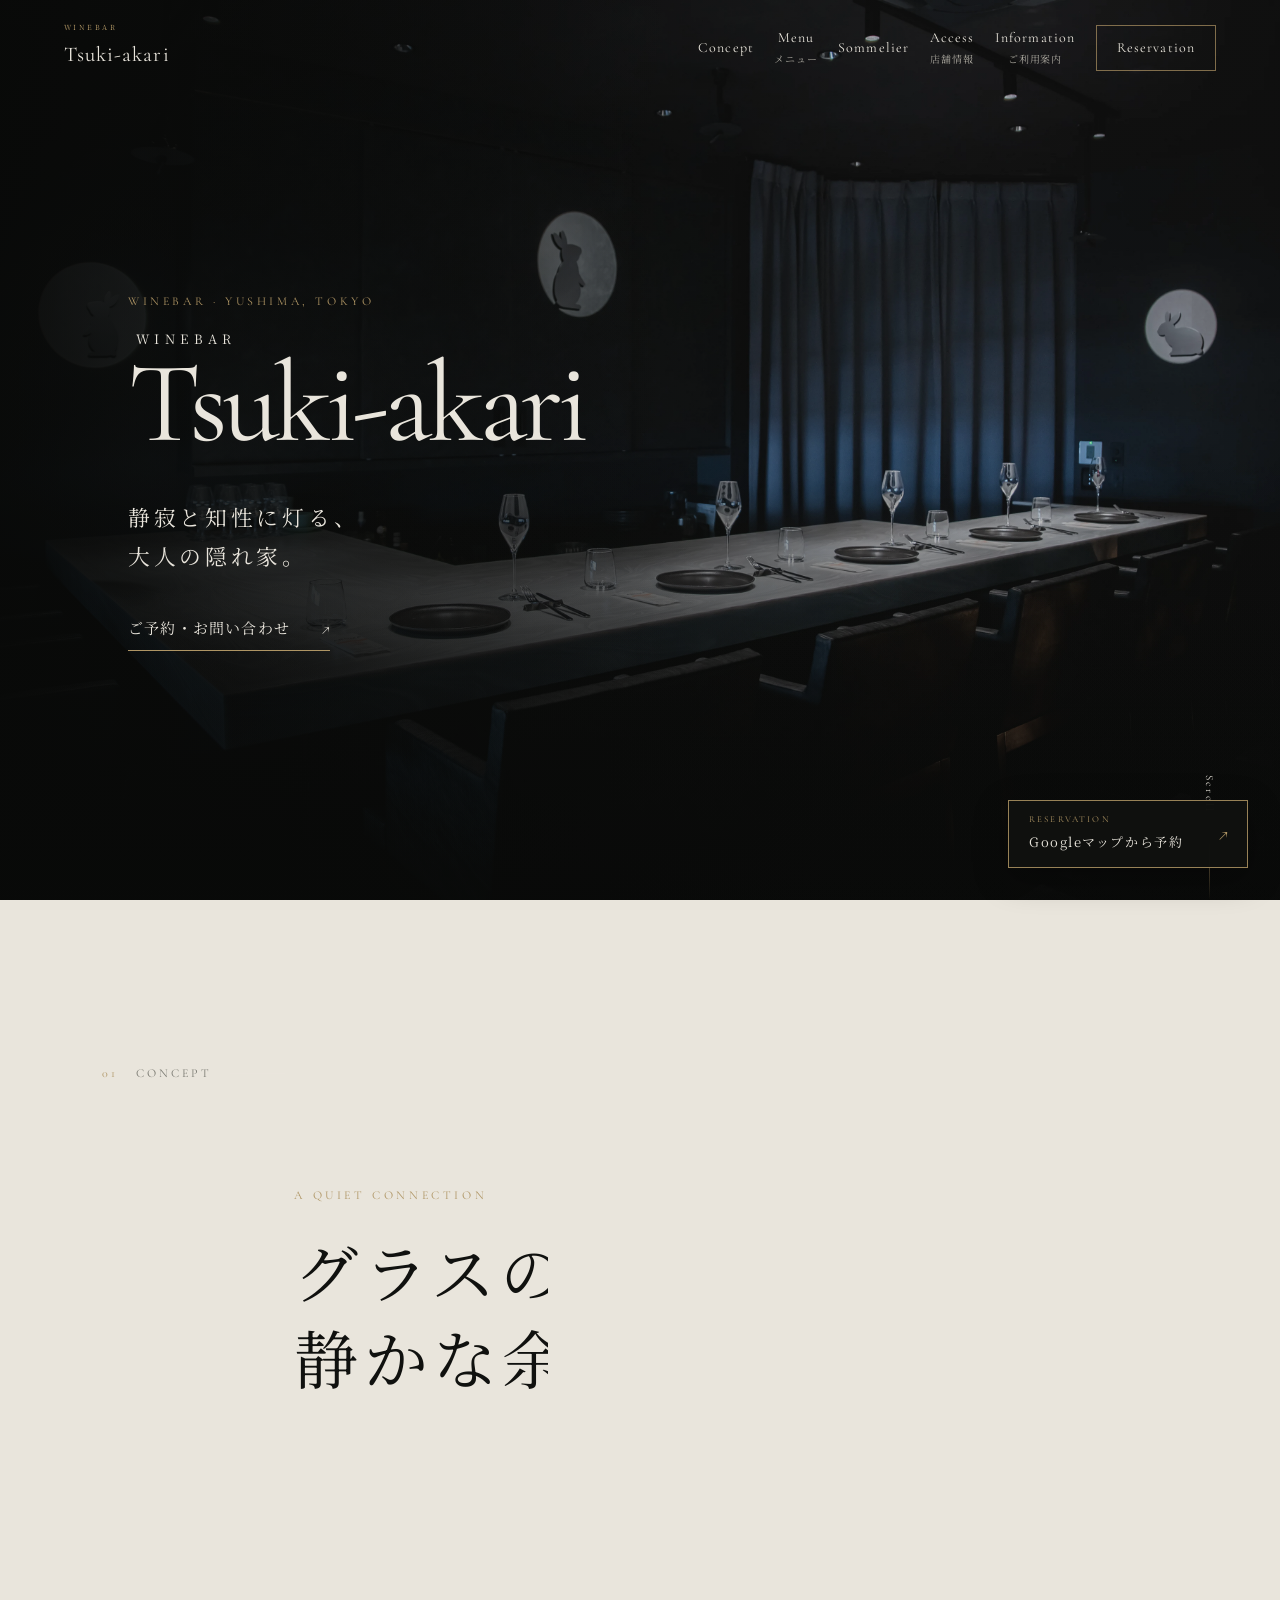
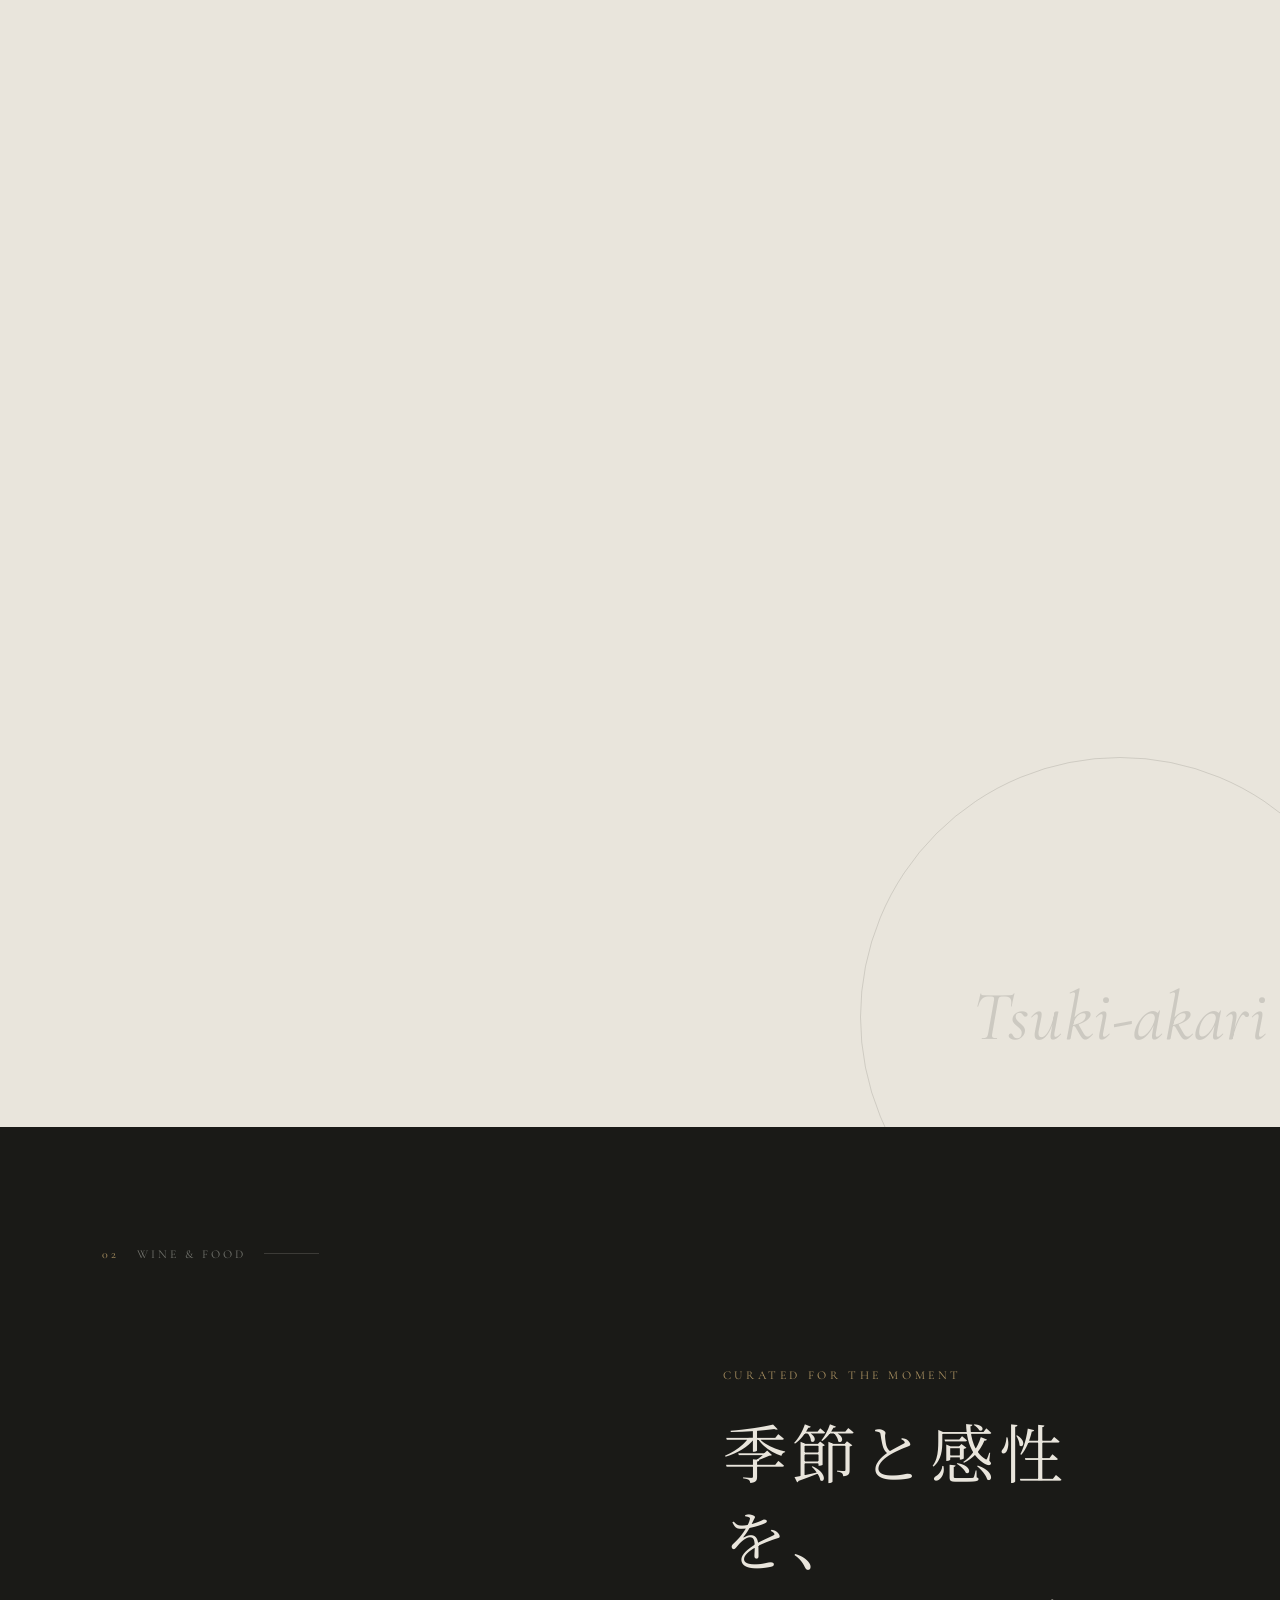
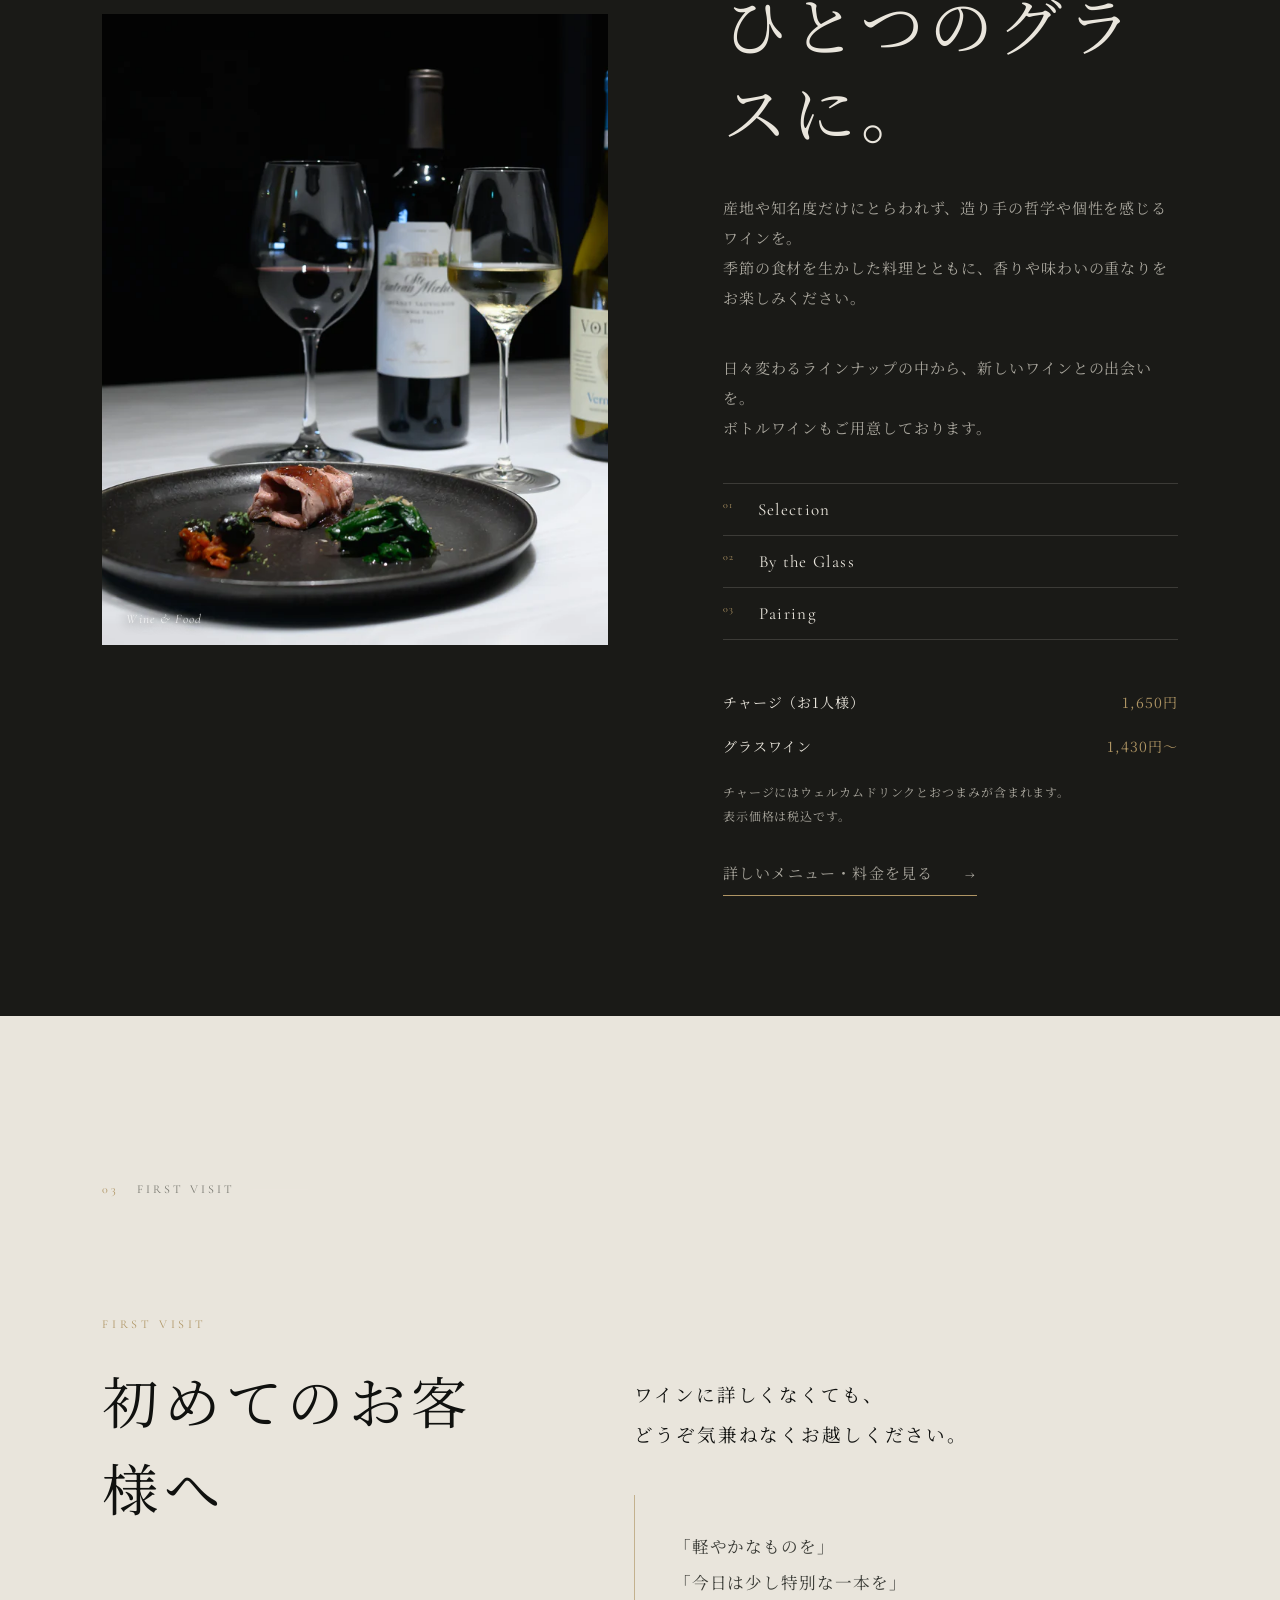
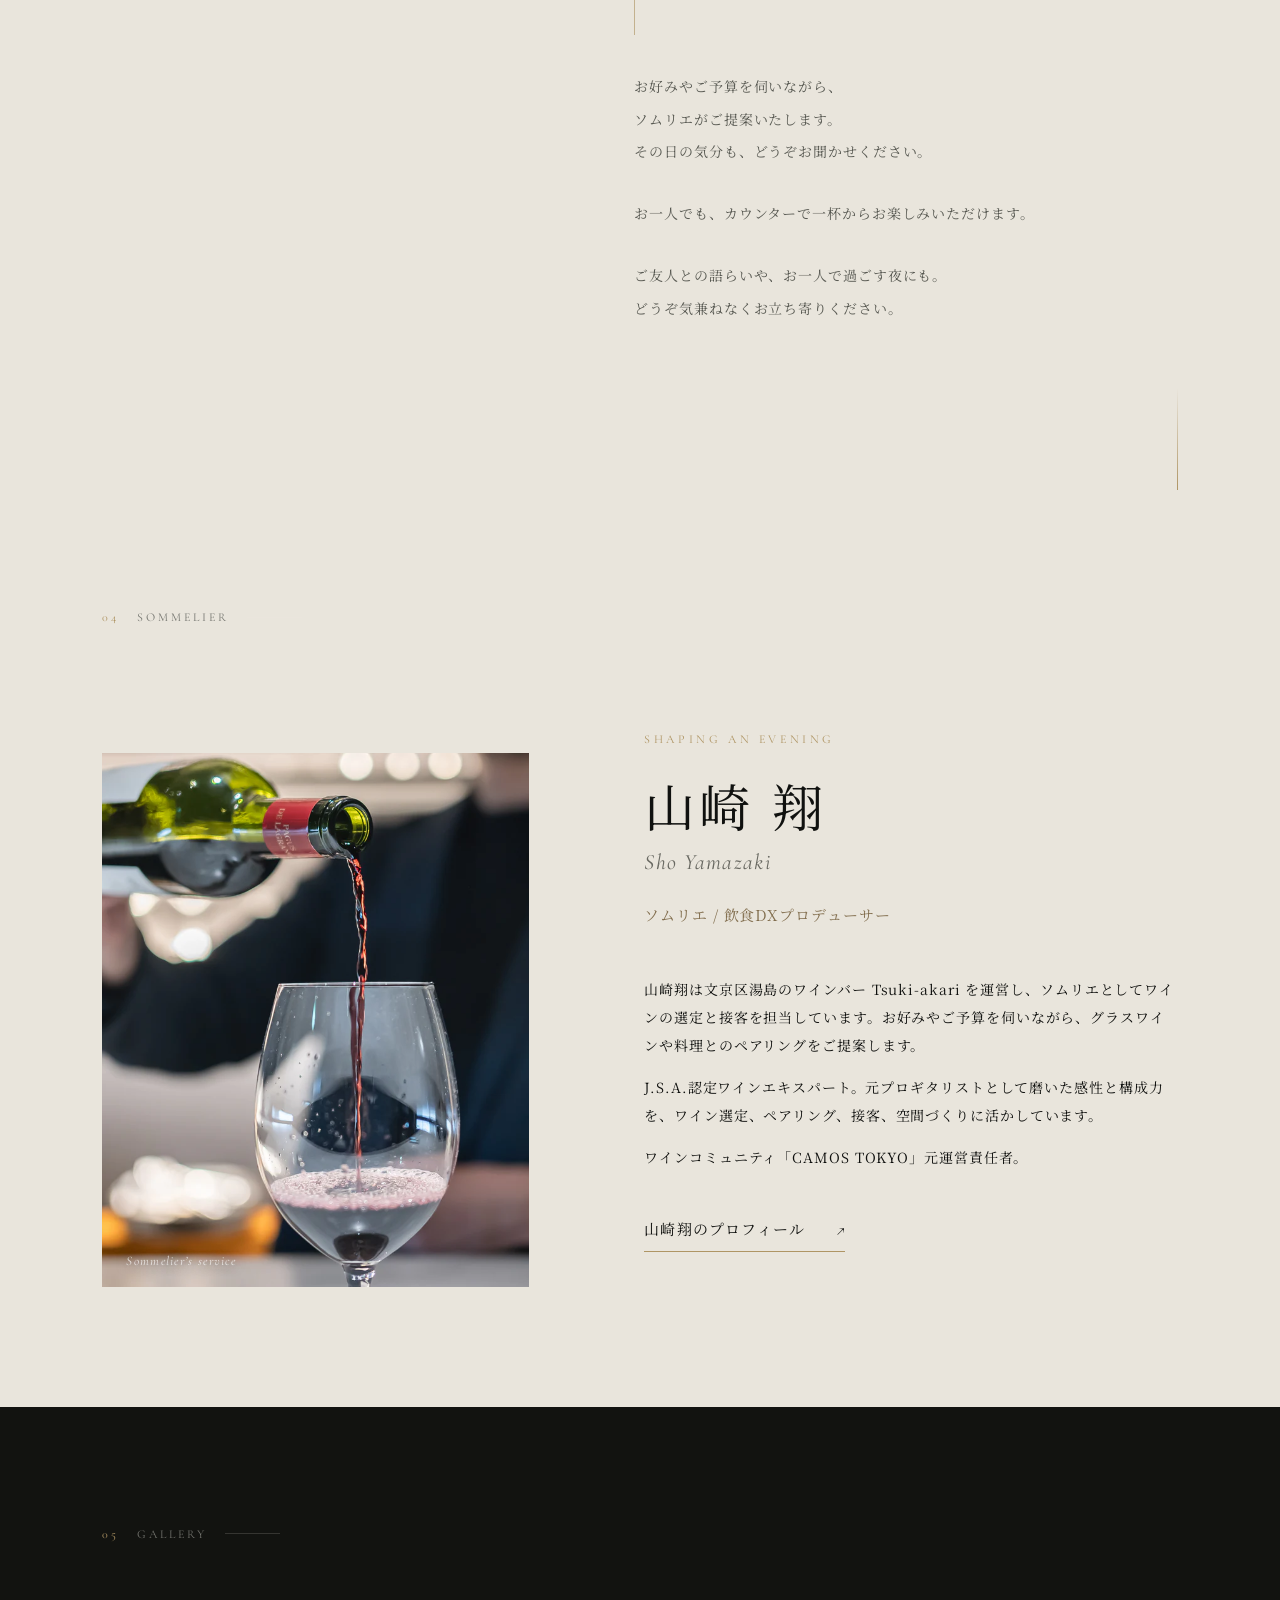
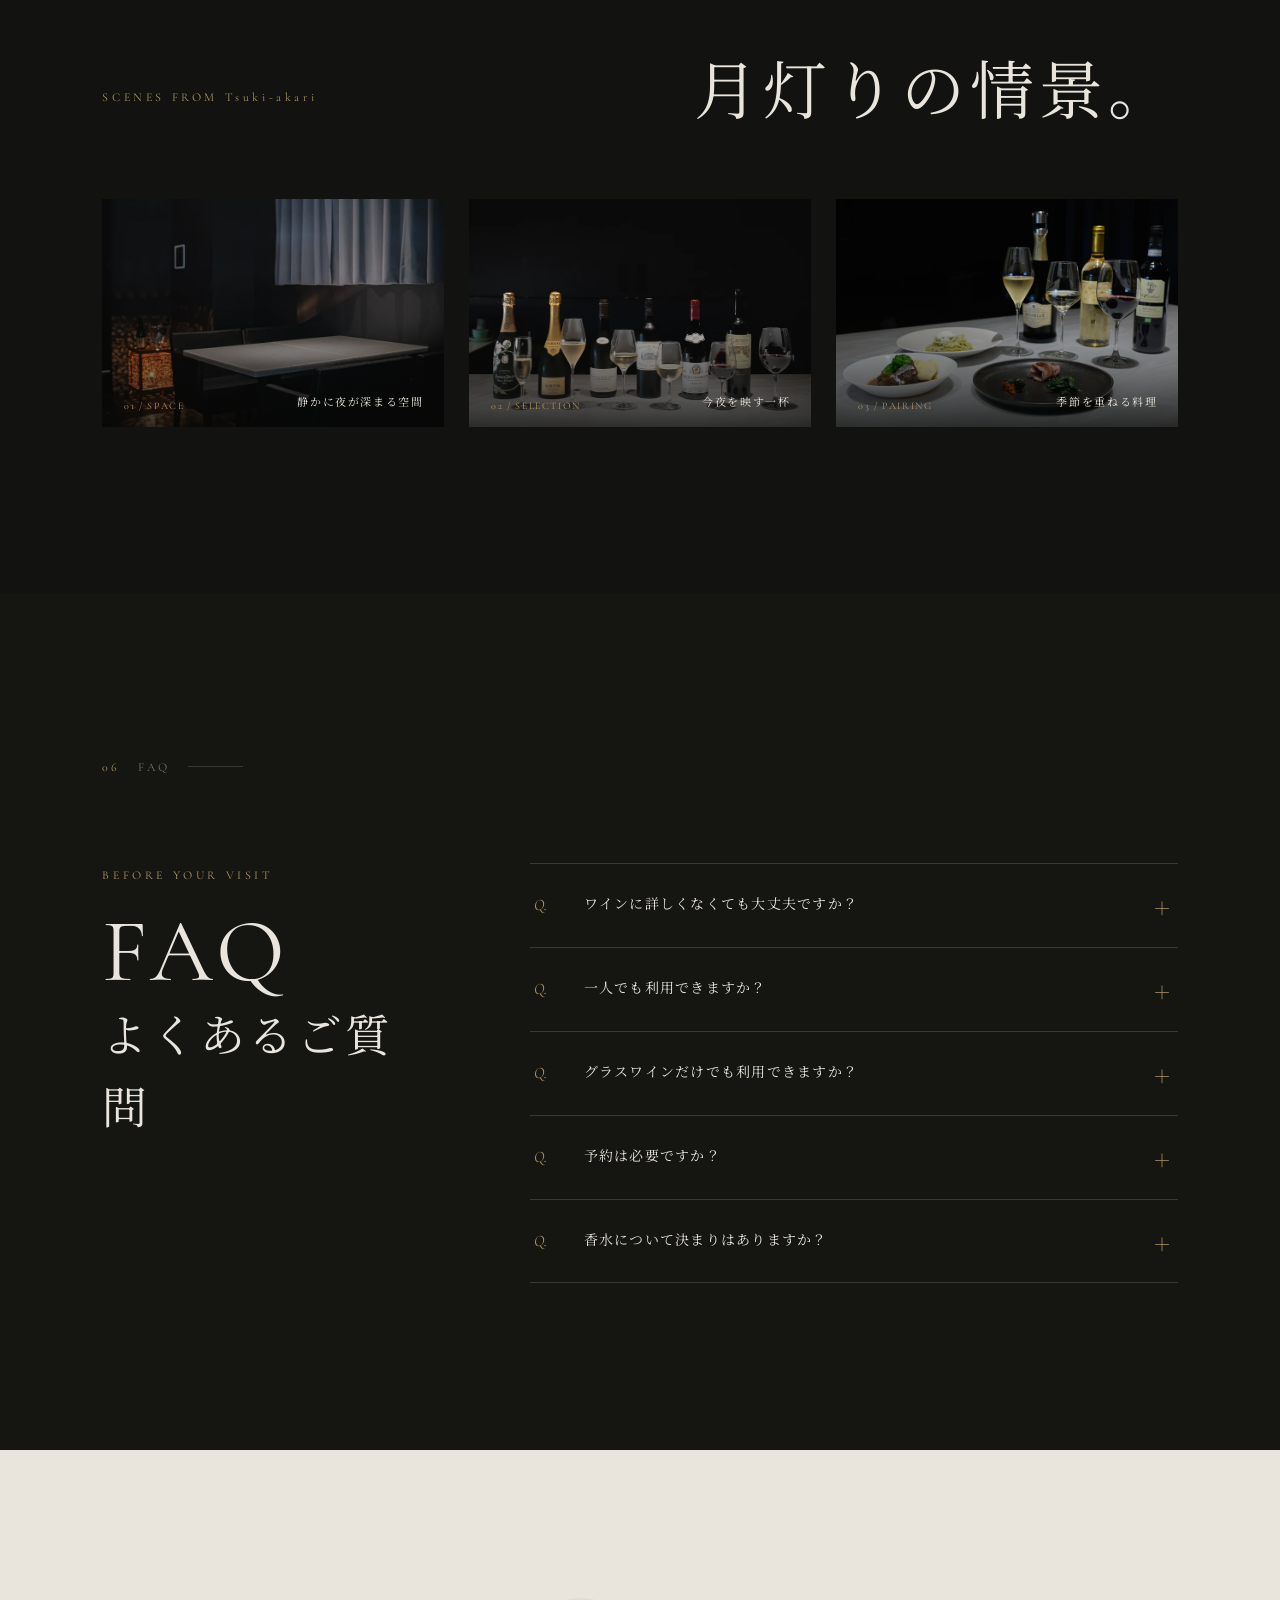
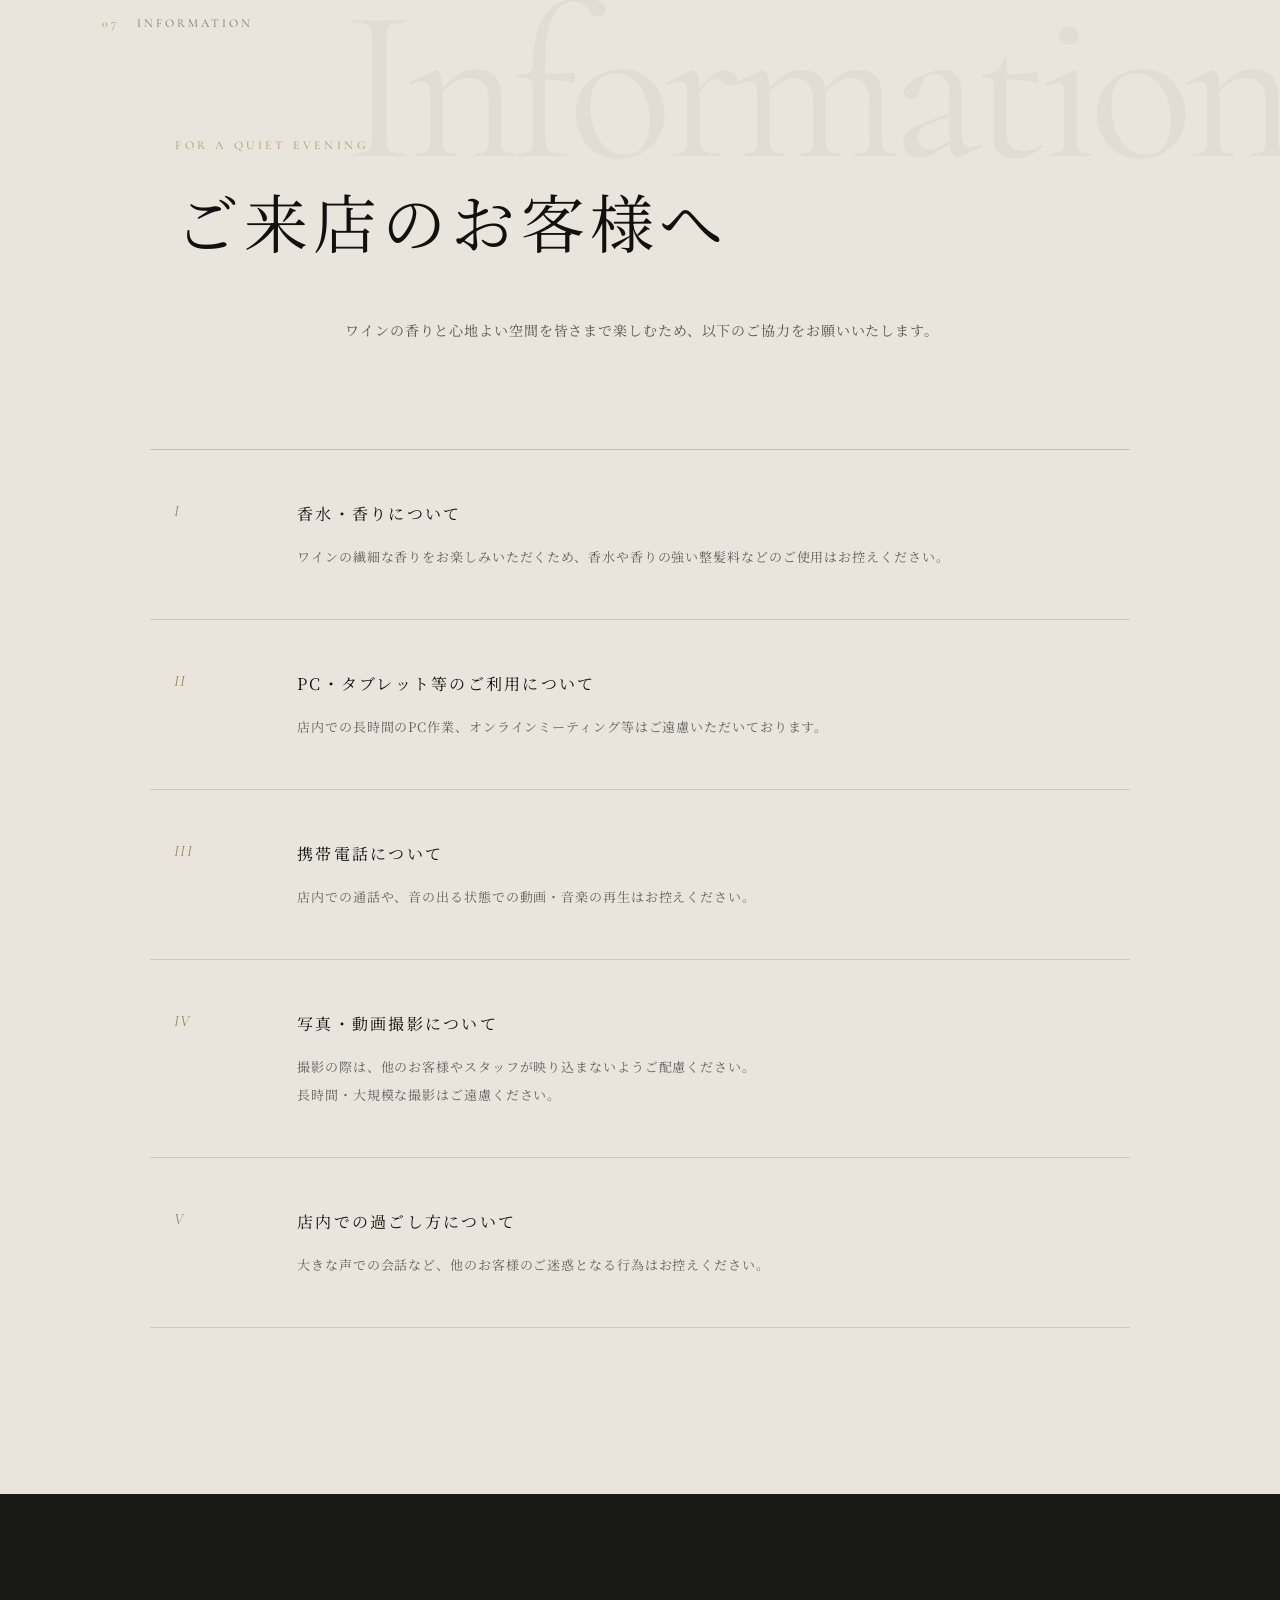
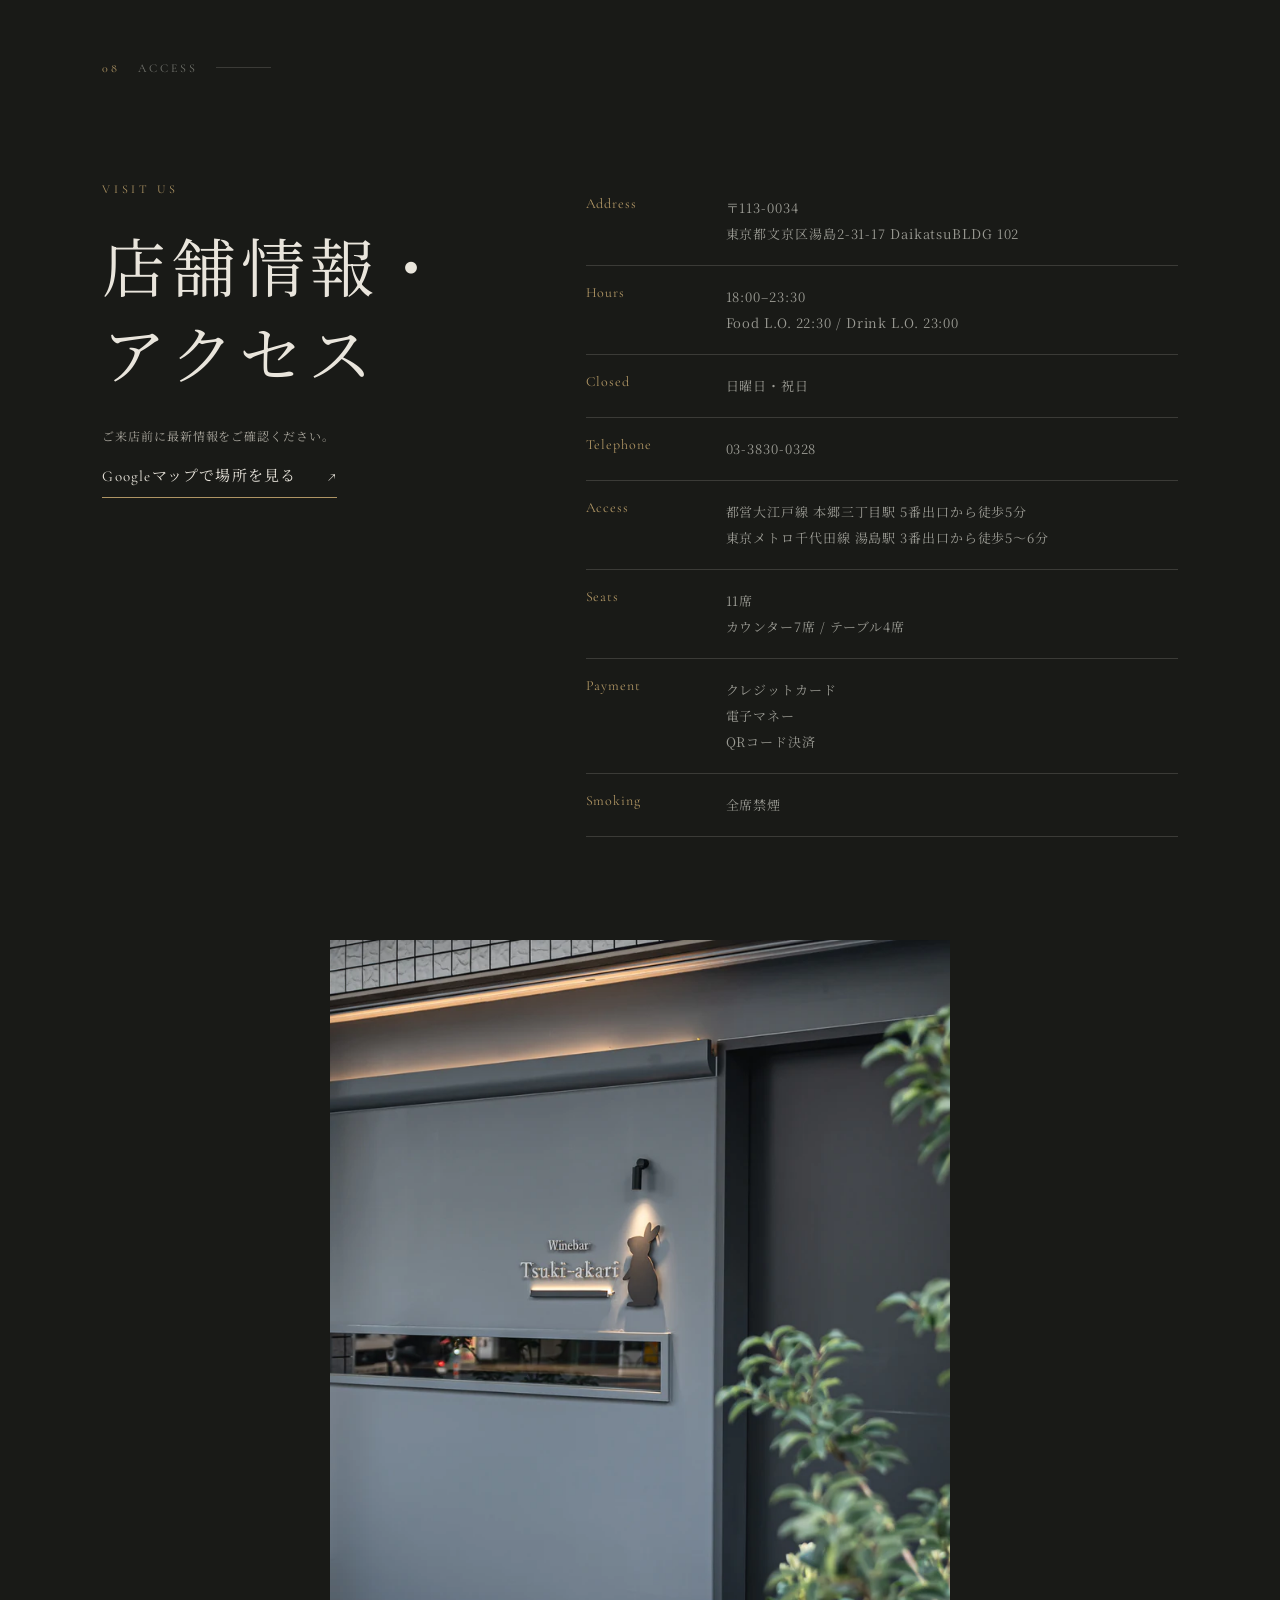
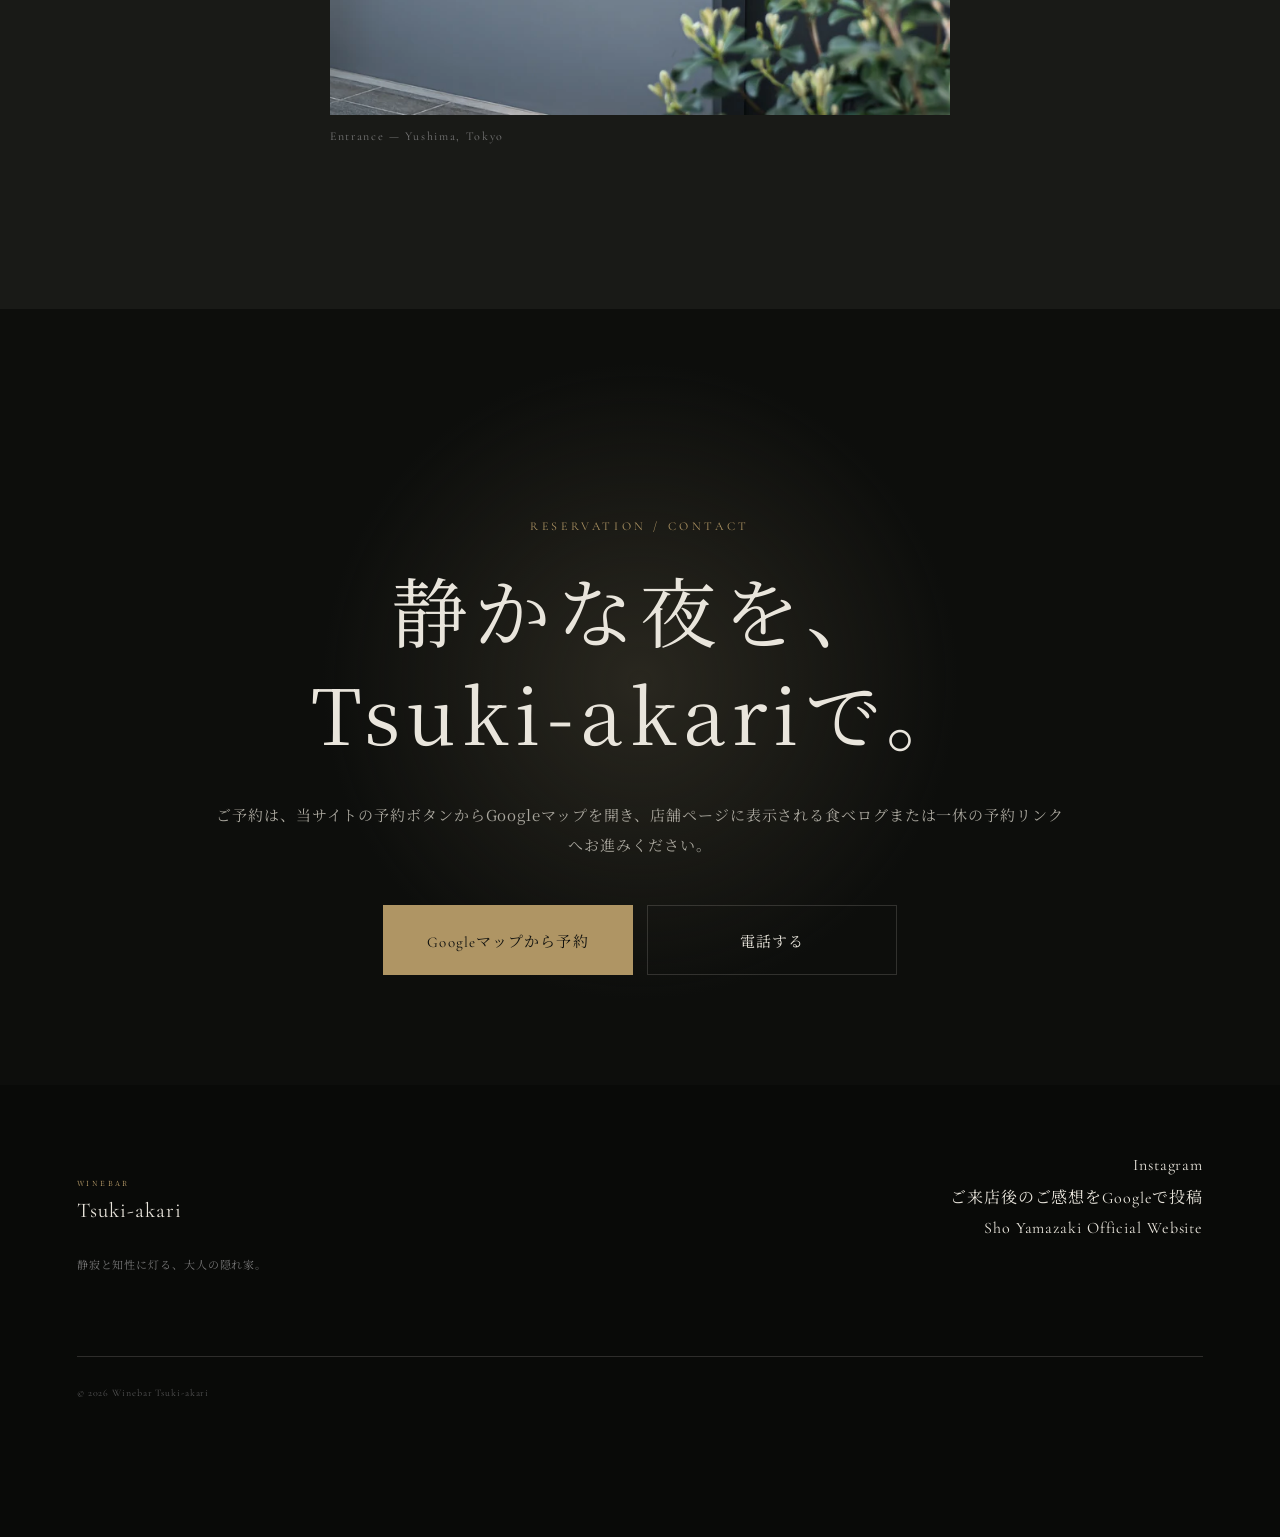
==== commit 70bc9710: "Add an optional Google review link for guests" ====
--- a/index.html
+++ b/index.html
@@ -269,6 +269,7 @@
     <div class="footer-brand"><p class="wordmark"><span>Winebar</span> Tsuki-akari</p><p>静寂と知性に灯る、大人の隠れ家。</p></div>
     <nav aria-label="関連リンク">
       <a href="https://www.instagram.com/tsukiakari.winebar/" target="_blank" rel="noopener noreferrer">Instagram</a>
+      <a href="https://g.page/r/Ced1I6DqXrGtEAI/review" target="_blank" rel="noopener noreferrer">ご来店後のご感想をGoogleで投稿</a>
       <a href="https://sho-yamazaki.jp/" target="_blank" rel="noopener noreferrer">Sho Yamazaki Official Website</a>
     </nav>
     <p class="copyright">&copy; <span data-year></span> Winebar Tsuki-akari</p>
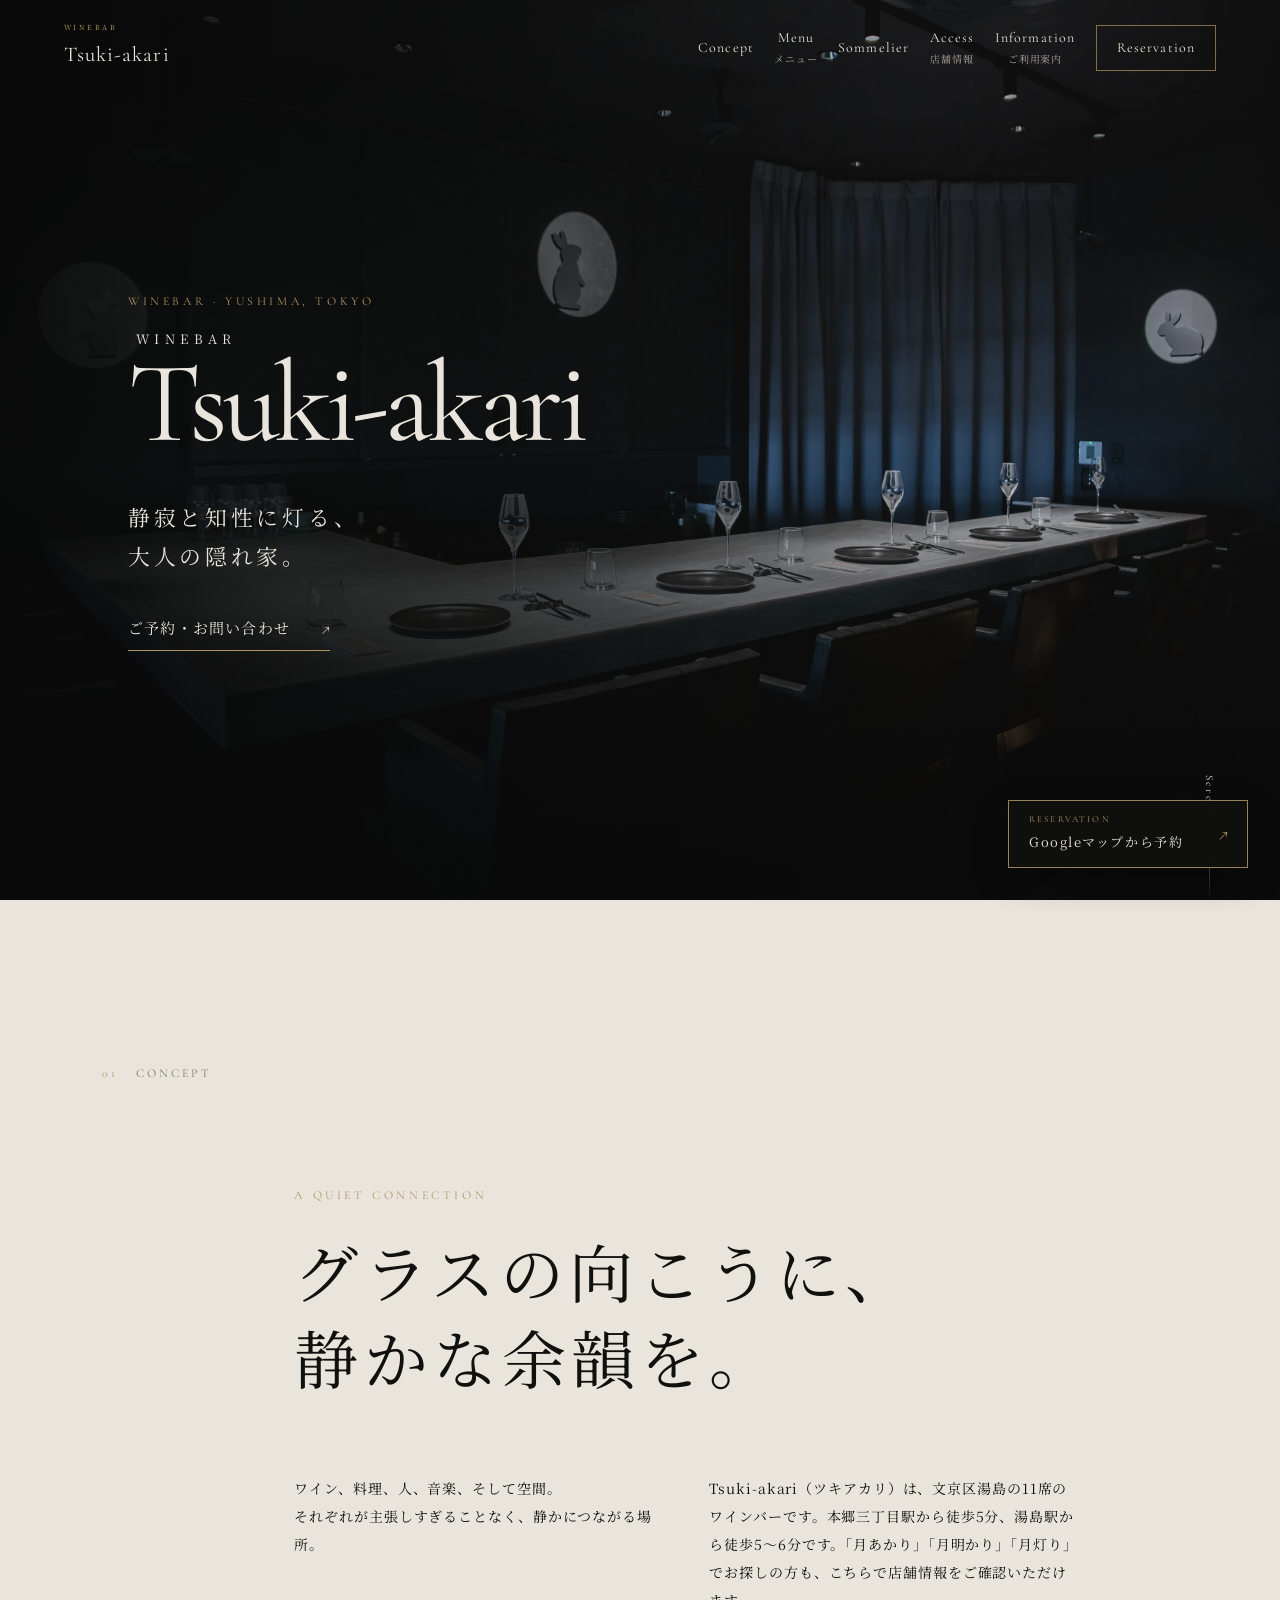
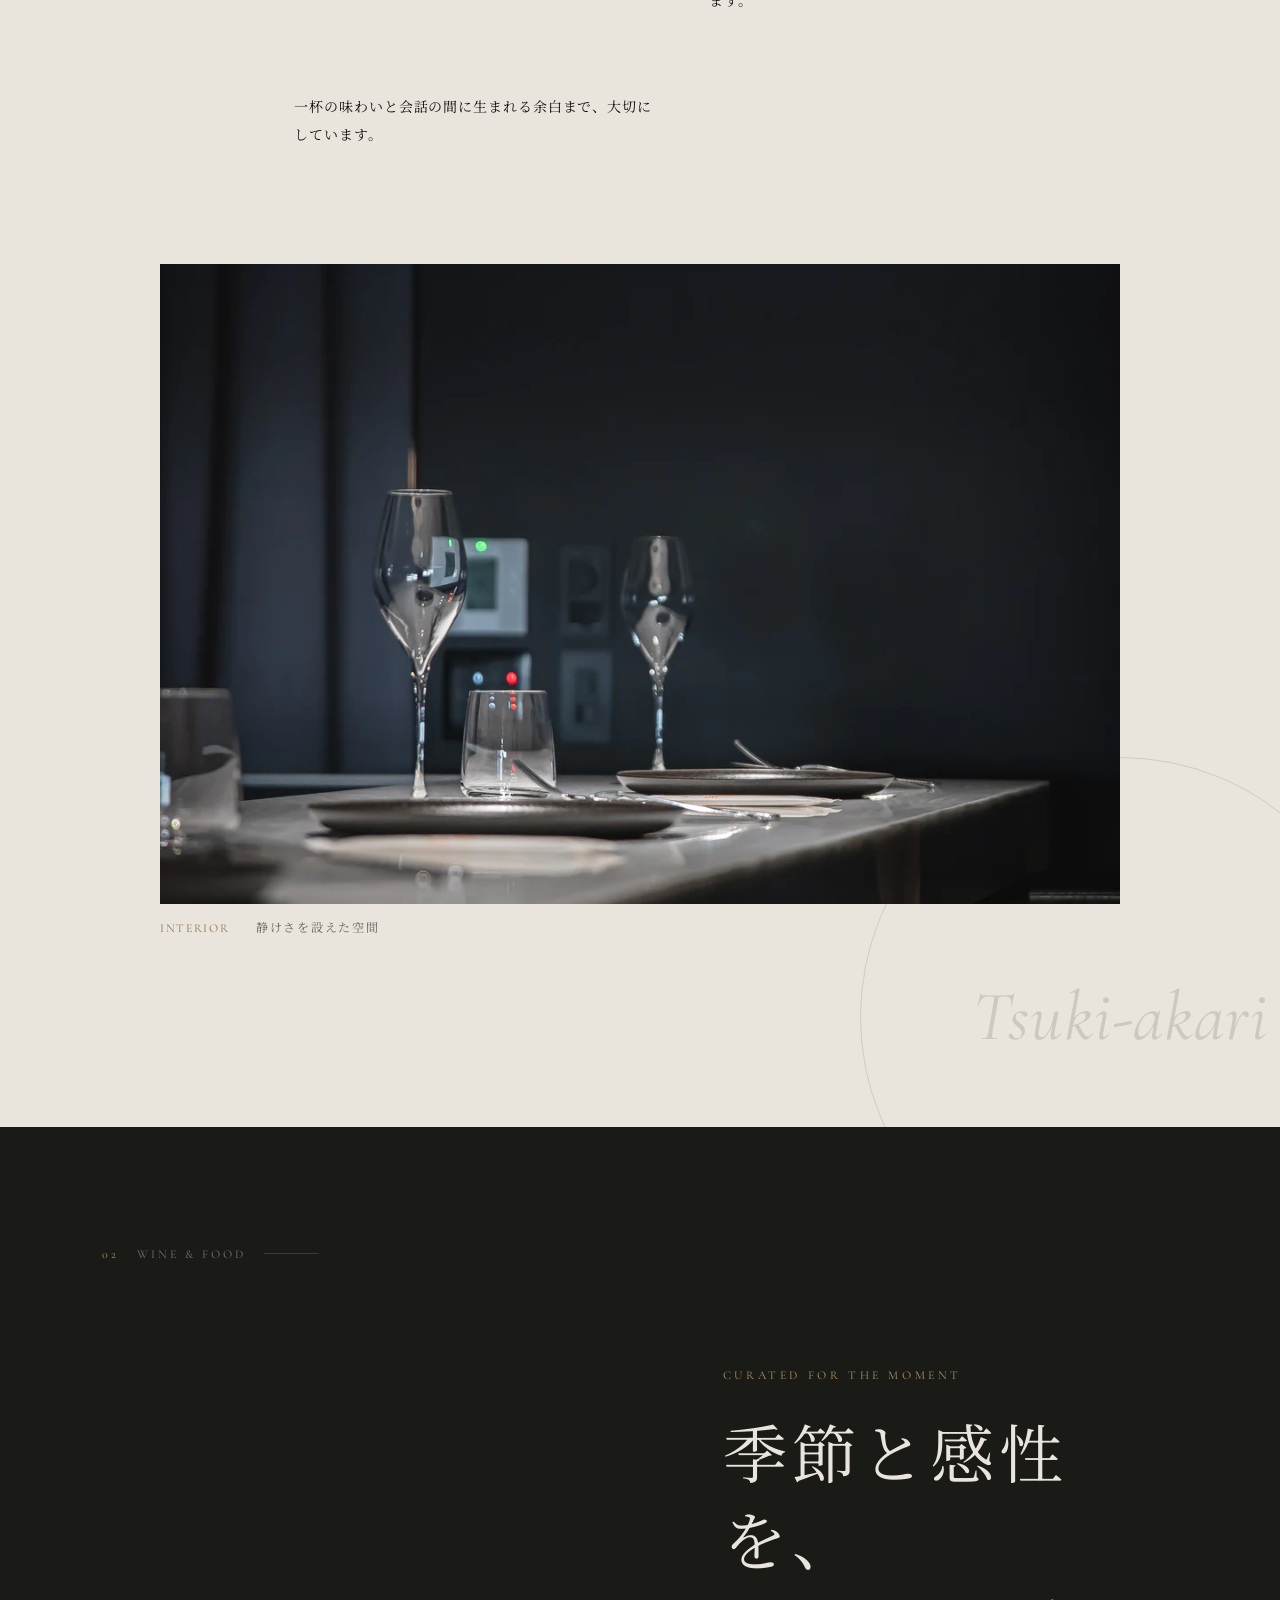
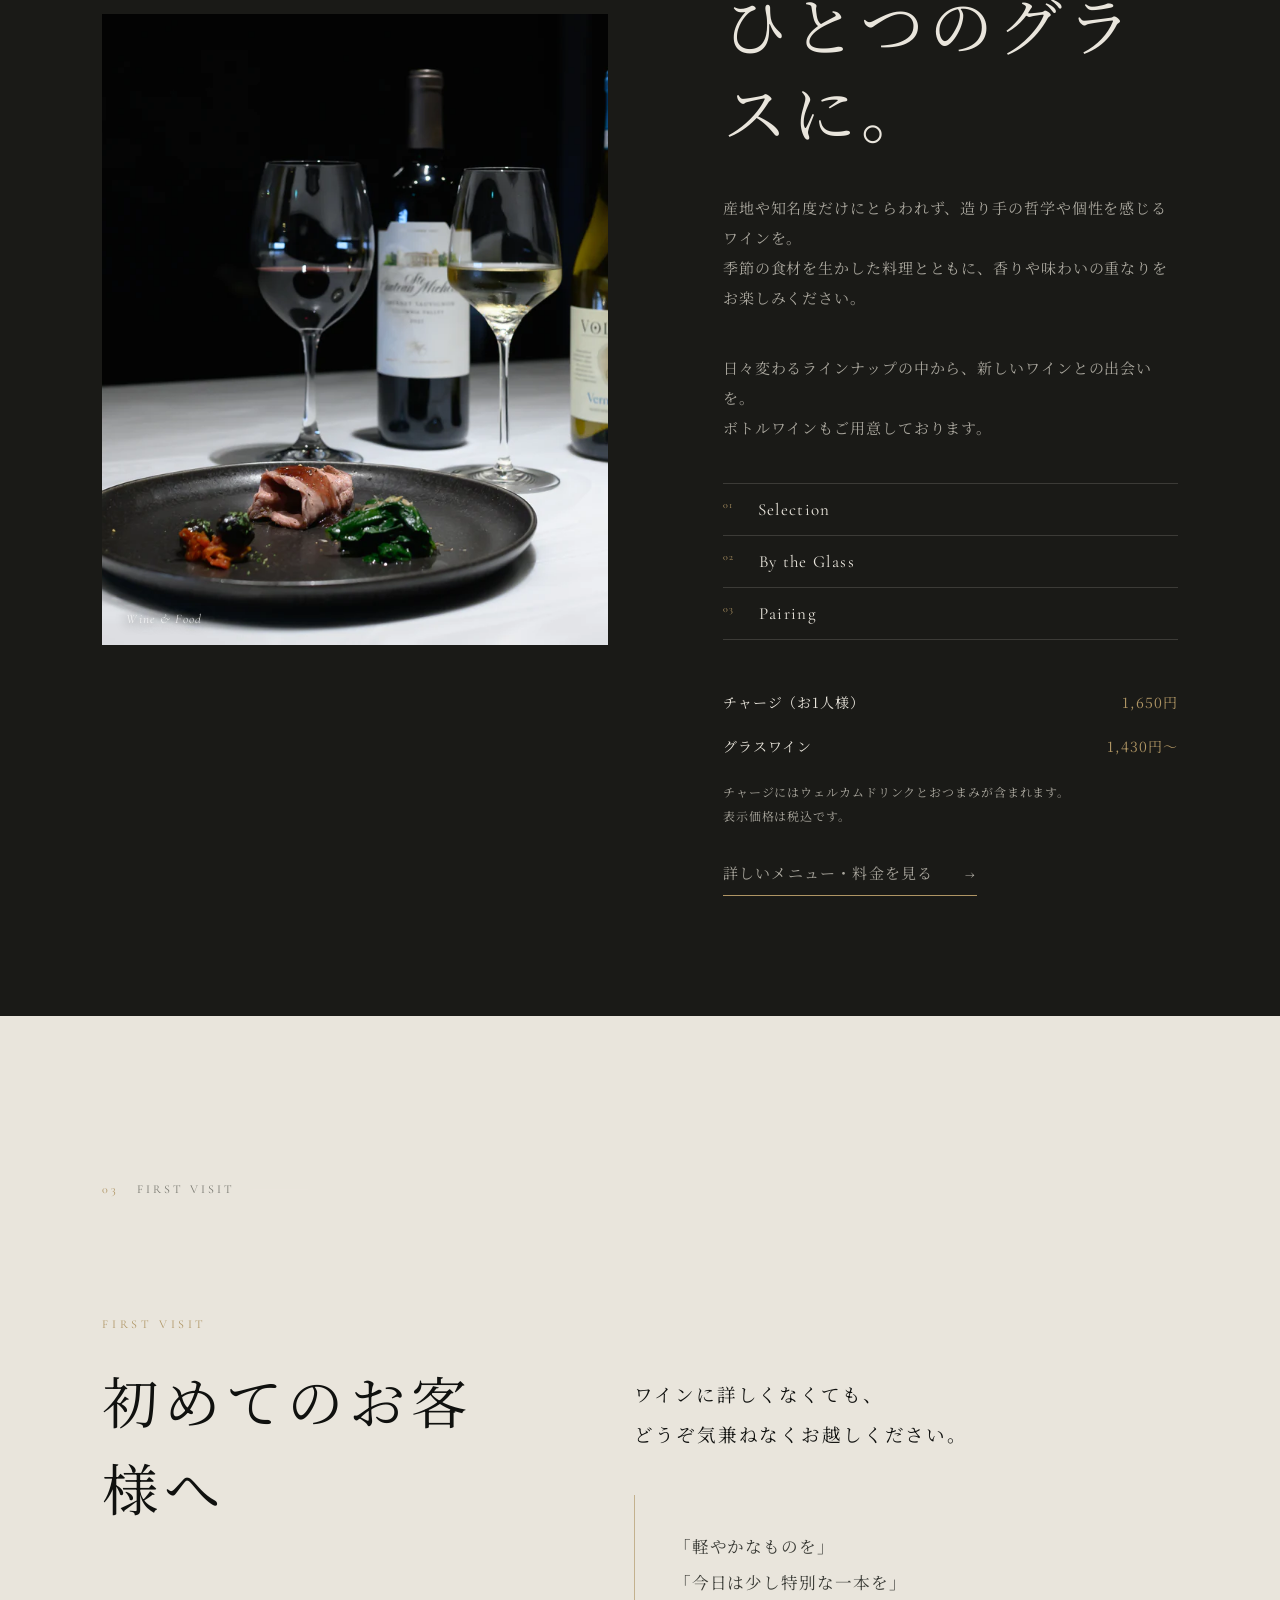
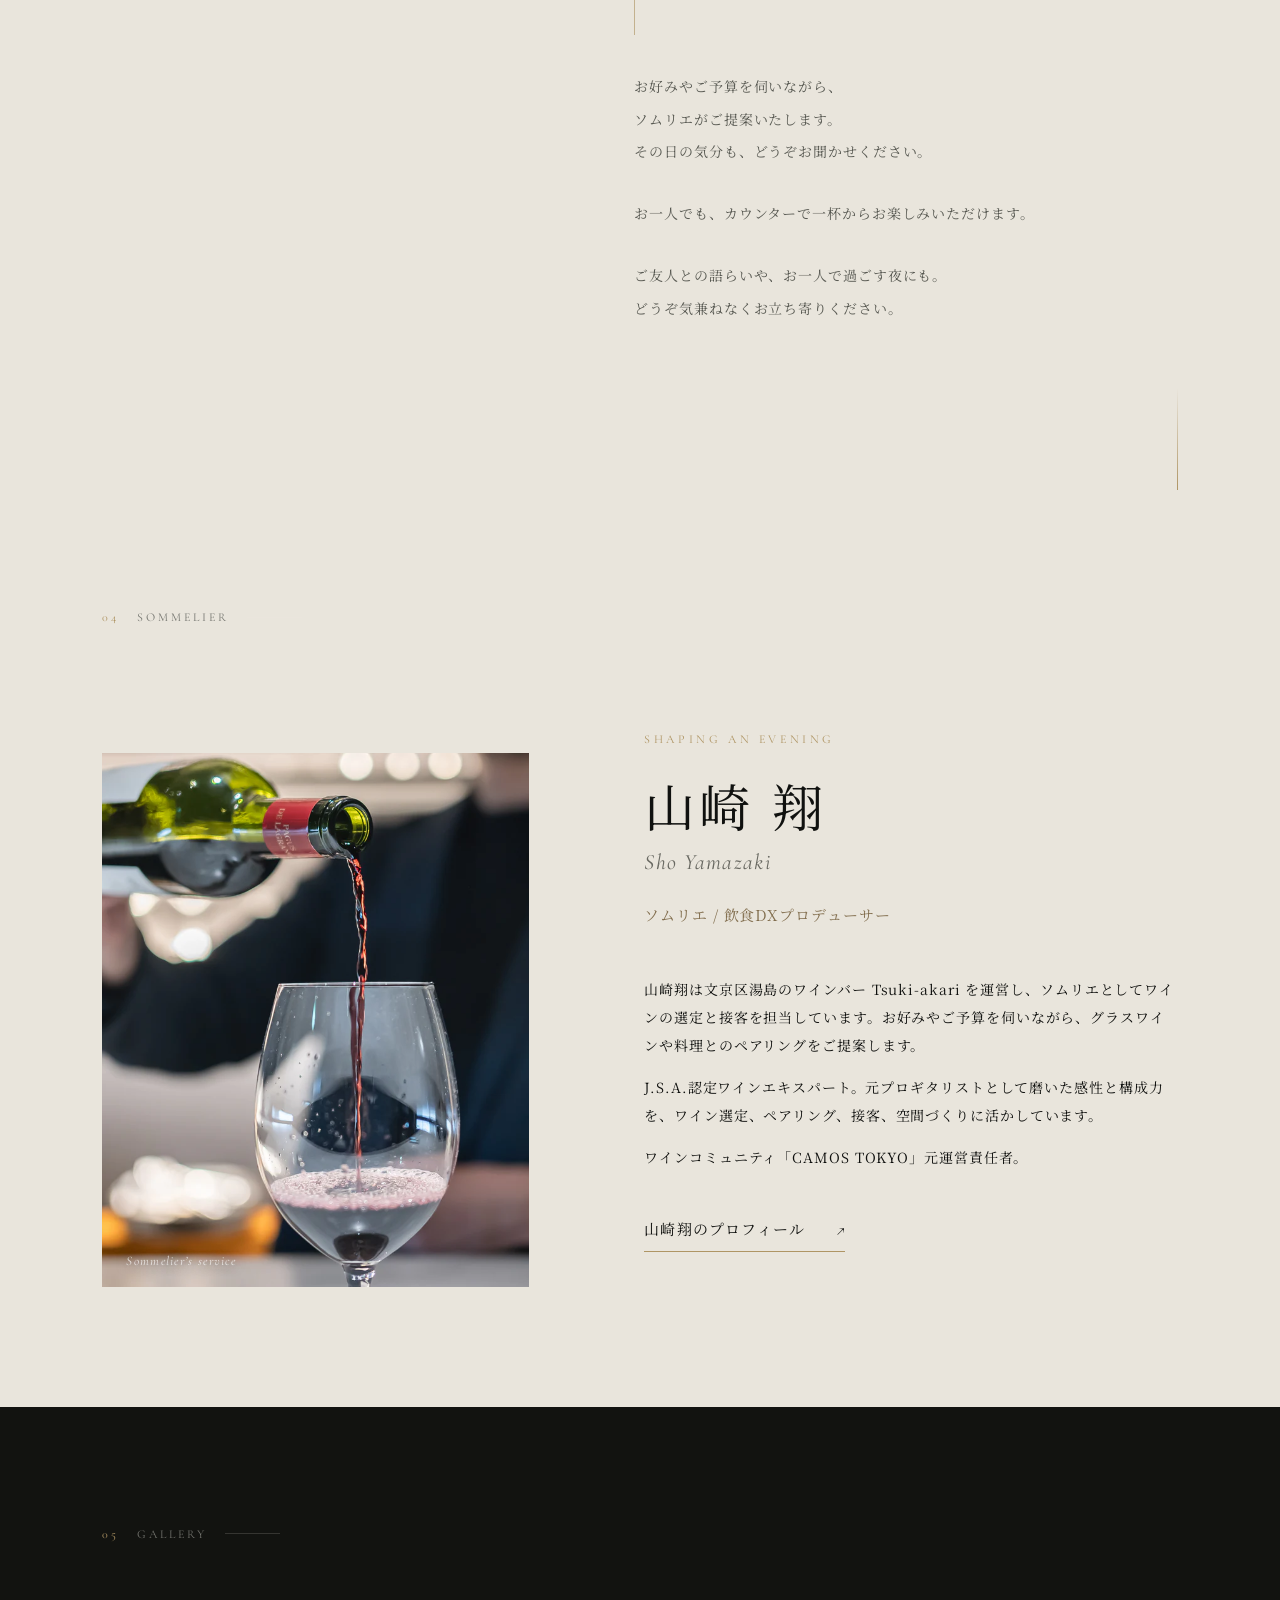
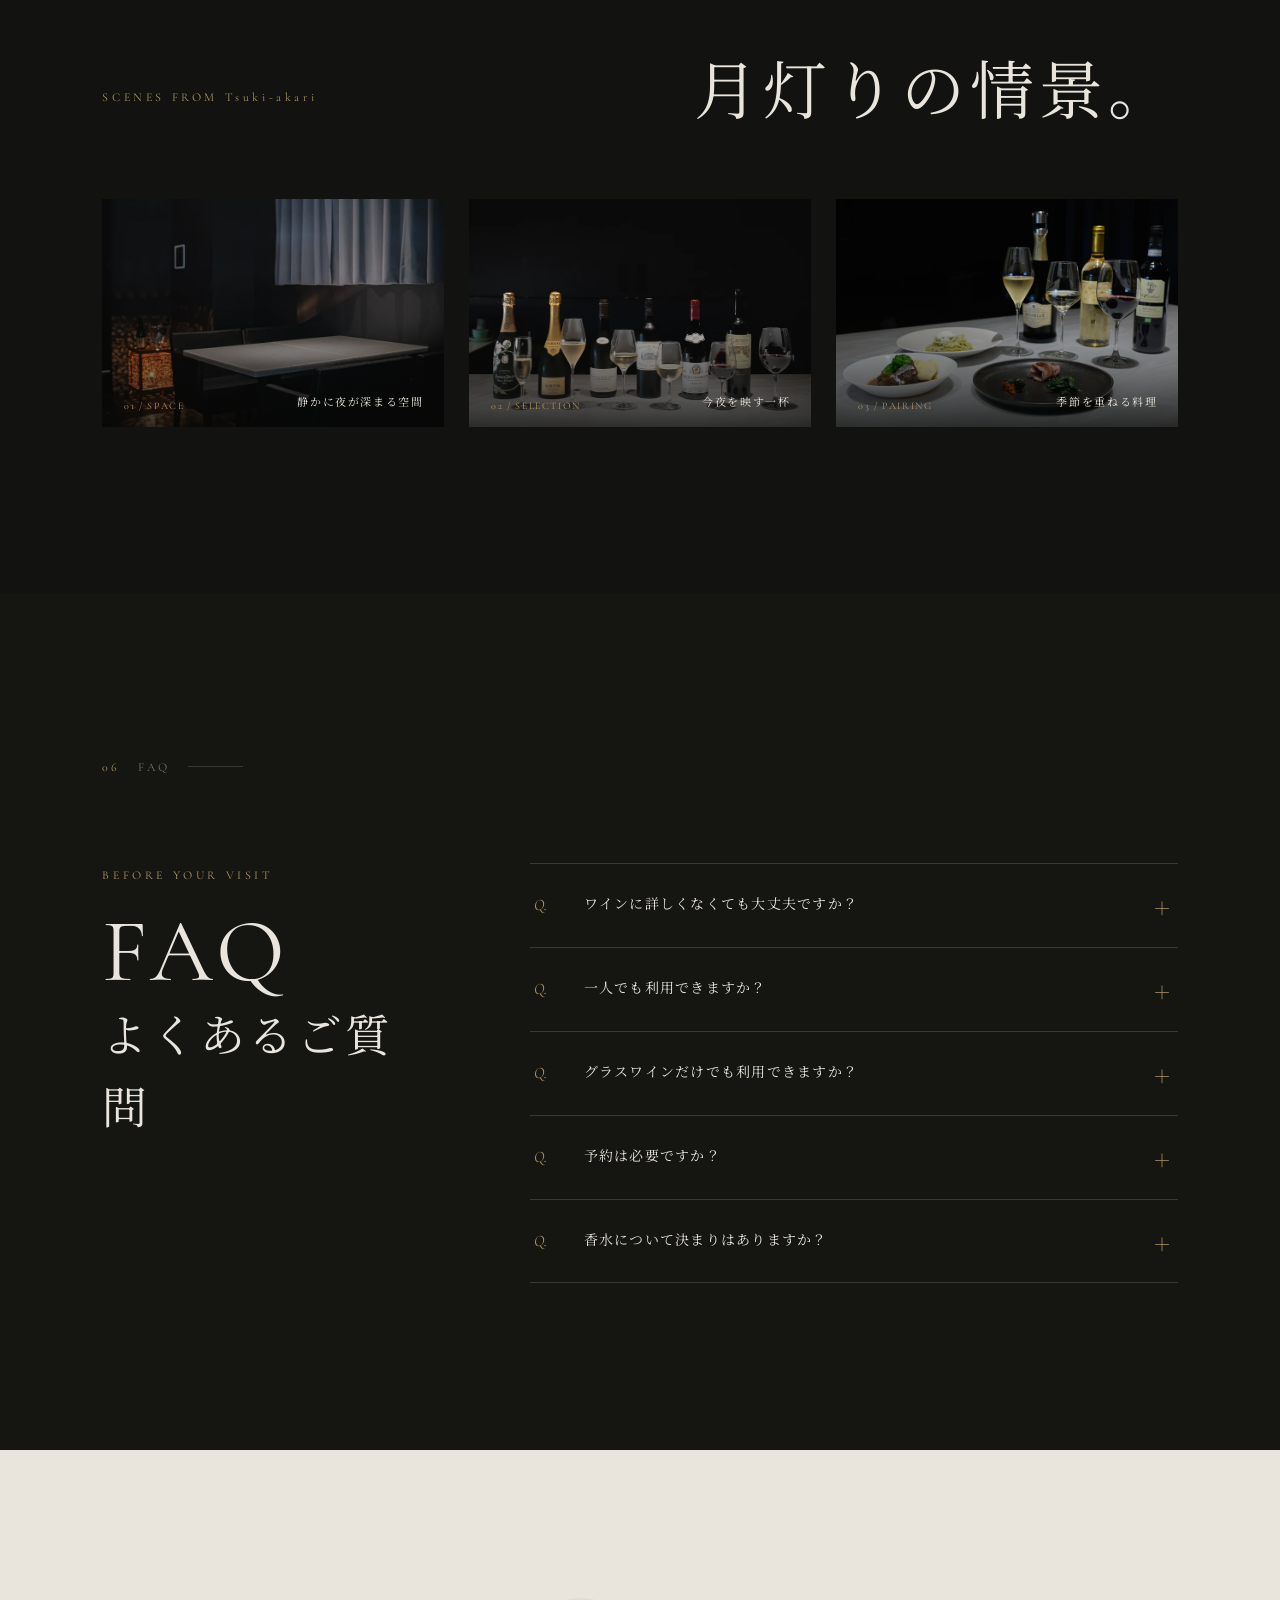
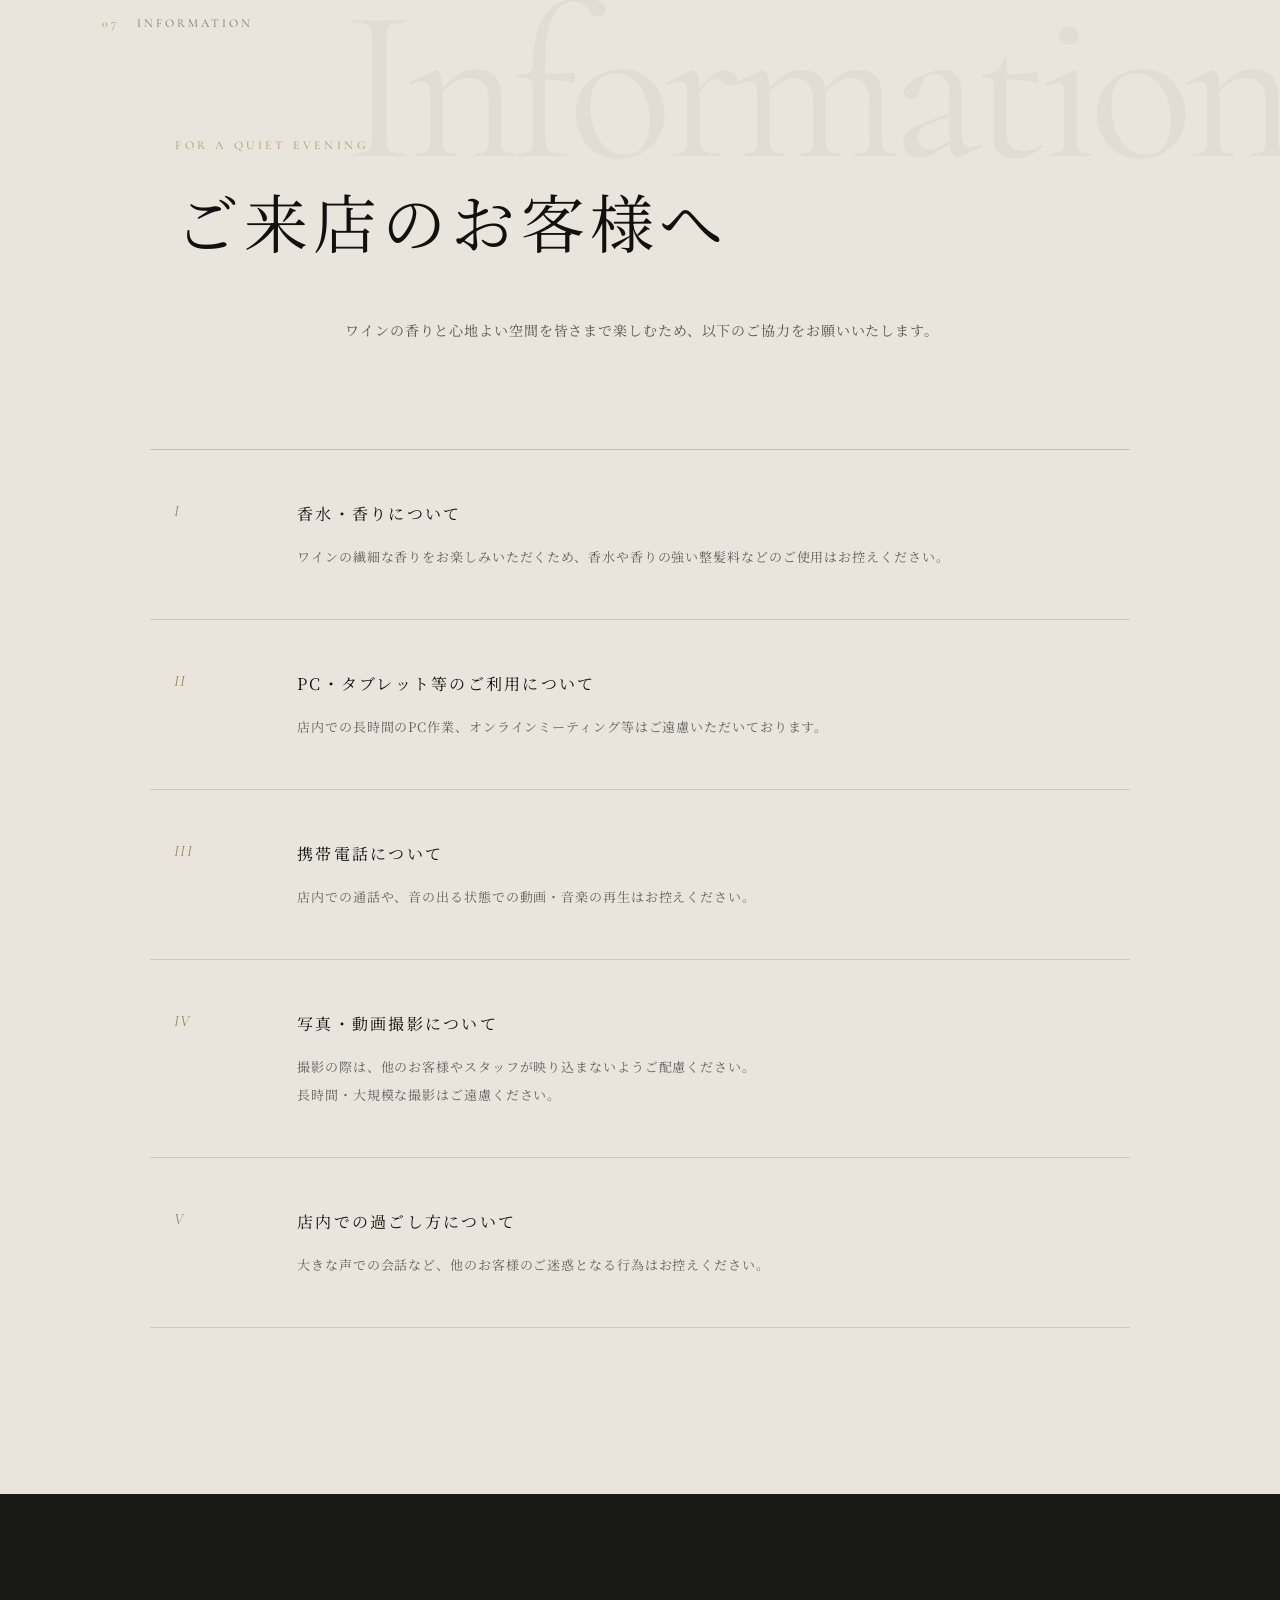
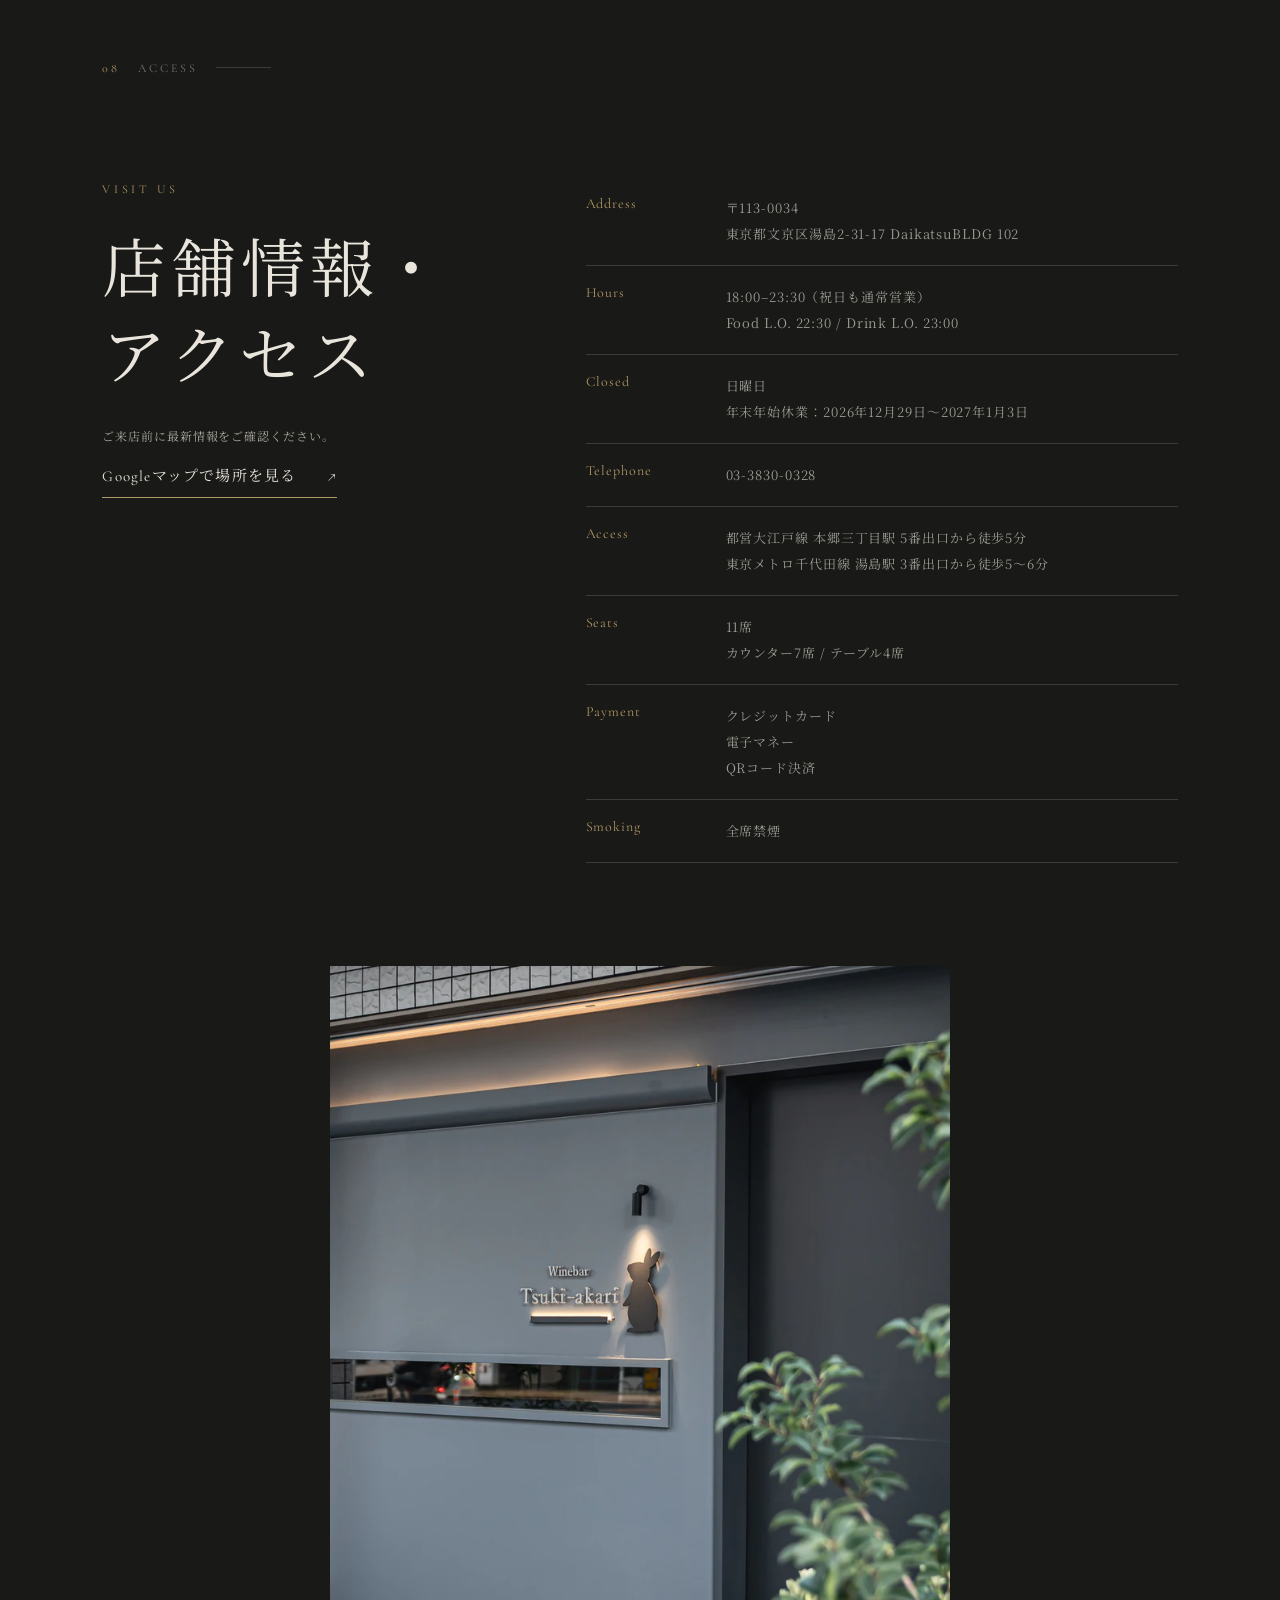
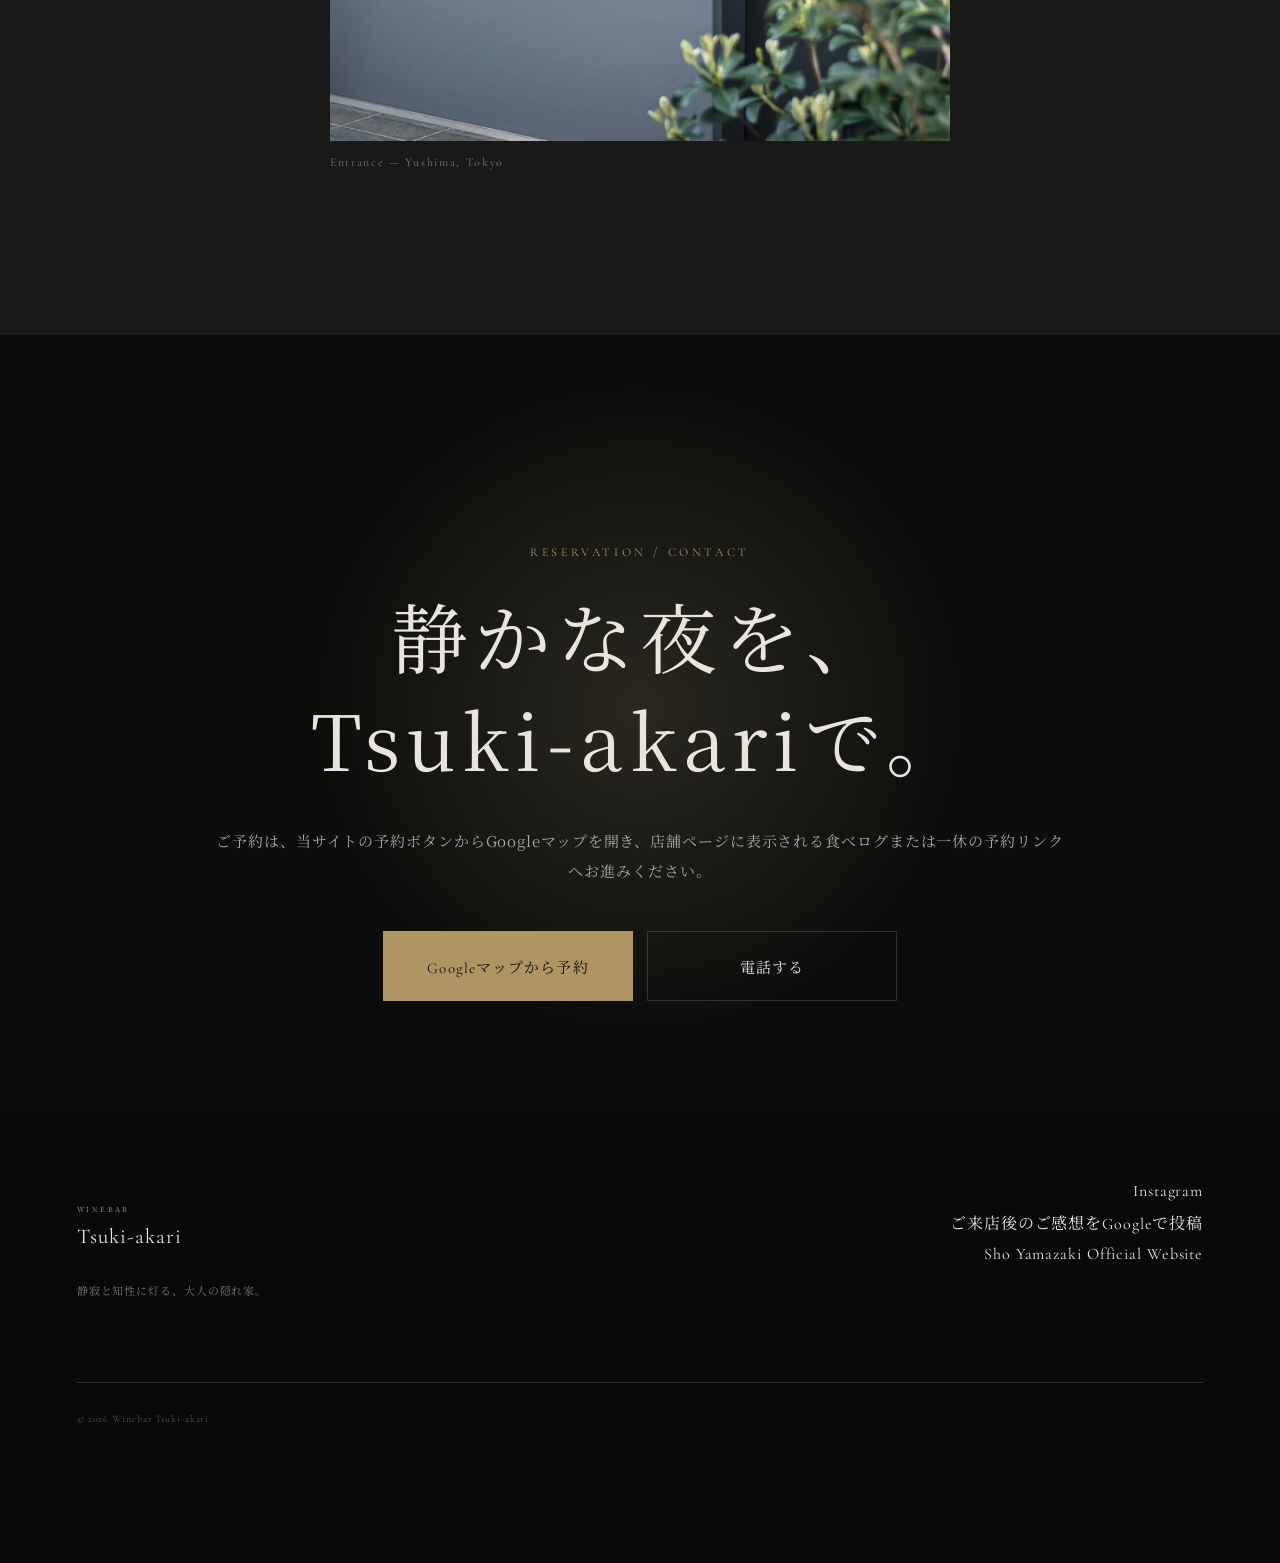
==== commit 78768db8: "Publish regular holiday hours and year-end closure" ====
--- a/index.html
+++ b/index.html
@@ -49,12 +49,21 @@
       "latitude": 35.7071987,
       "longitude": 139.7652812
     },
-    "openingHoursSpecification": {
-      "@type": "OpeningHoursSpecification",
-      "dayOfWeek": ["Monday", "Tuesday", "Wednesday", "Thursday", "Friday", "Saturday"],
-      "opens": "18:00",
-      "closes": "23:30"
-    },
+    "openingHoursSpecification": [
+      {
+        "@type": "OpeningHoursSpecification",
+        "dayOfWeek": ["Monday", "Tuesday", "Wednesday", "Thursday", "Friday", "Saturday"],
+        "opens": "18:00",
+        "closes": "23:30"
+      },
+      {
+        "@type": "OpeningHoursSpecification",
+        "opens": "00:00",
+        "closes": "00:00",
+        "validFrom": "2026-12-29",
+        "validThrough": "2027-01-03"
+      }
+    ],
     "hasMenu": "https://tsuki-akari.tokyo/menu/",
     "hasMap": "https://maps.app.goo.gl/y2FB1BbQ5cuPFTFE9",
     "sameAs": "https://www.instagram.com/tsukiakari.winebar/"
@@ -240,8 +249,8 @@
         </div>
         <dl class="info-list reveal">
           <div><dt>Address</dt><dd>〒113-0034<br>東京都文京区湯島2-31-17 DaikatsuBLDG 102</dd></div>
-          <div><dt>Hours</dt><dd>18:00–23:30<br>Food L.O. 22:30 / Drink L.O. 23:00</dd></div>
-          <div><dt>Closed</dt><dd>日曜日・祝日</dd></div>
+          <div><dt>Hours</dt><dd>18:00–23:30（祝日も通常営業）<br>Food L.O. 22:30 / Drink L.O. 23:00</dd></div>
+          <div><dt>Closed</dt><dd>日曜日<br>年末年始休業：2026年12月29日〜2027年1月3日</dd></div>
           <div><dt>Telephone</dt><dd><a href="tel:0338300328">03-3830-0328</a></dd></div>
           <div><dt>Access</dt><dd>都営大江戸線 本郷三丁目駅 5番出口から徒歩5分<br>東京メトロ千代田線 湯島駅 3番出口から徒歩5〜6分</dd></div>
           <div><dt>Seats</dt><dd>11席<br>カウンター7席 / テーブル4席</dd></div>
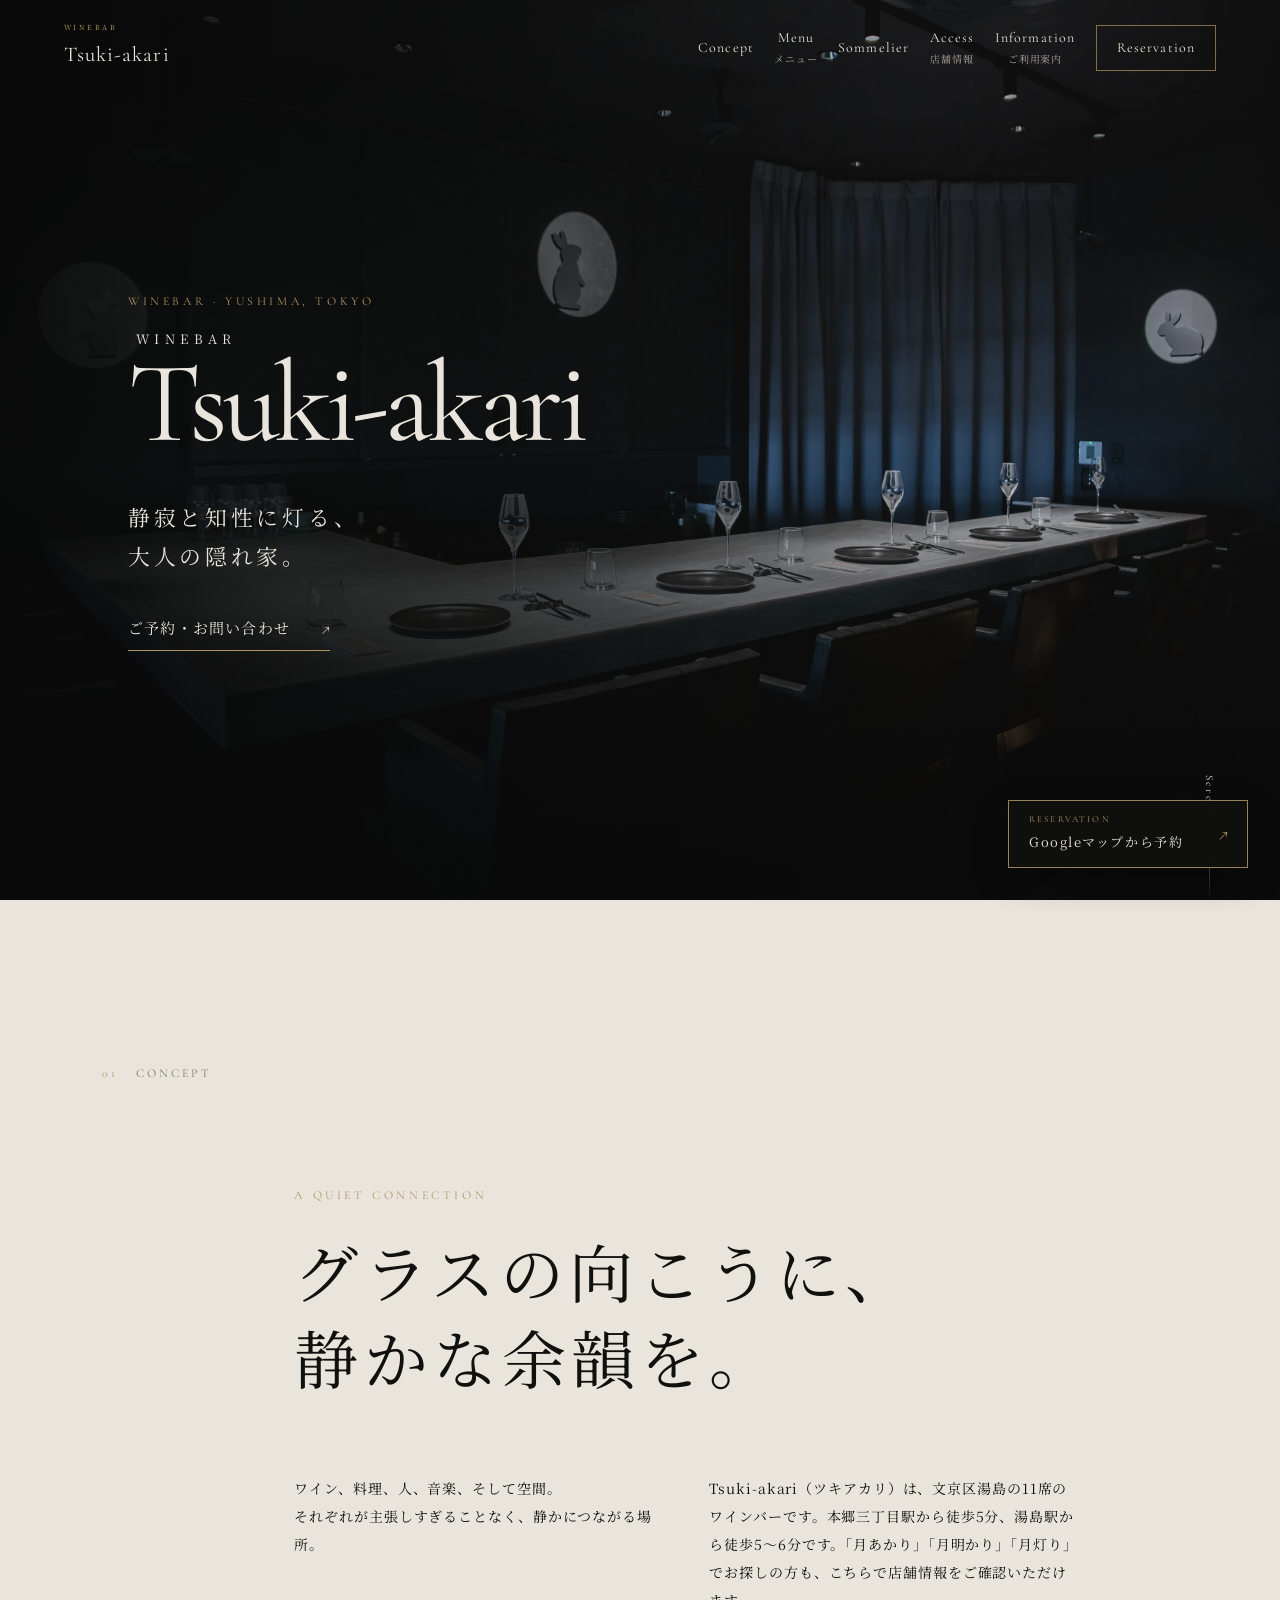
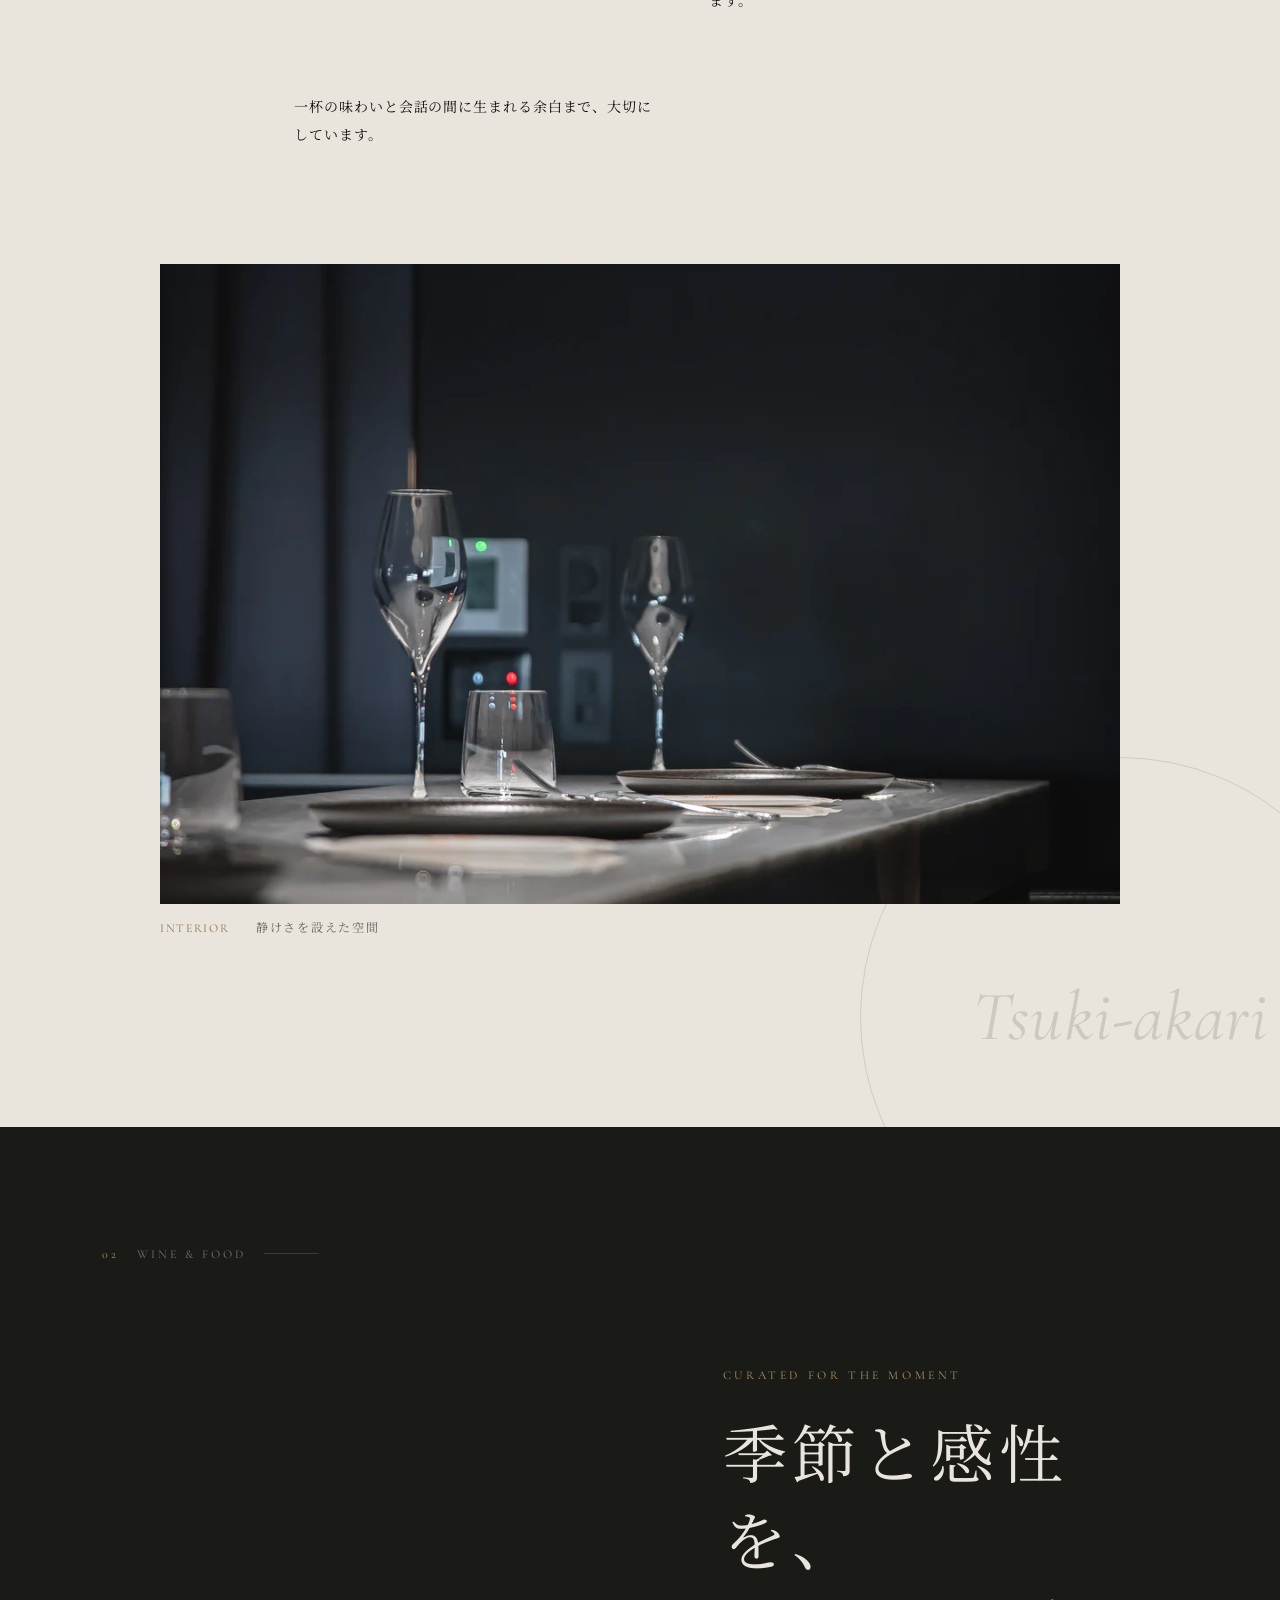
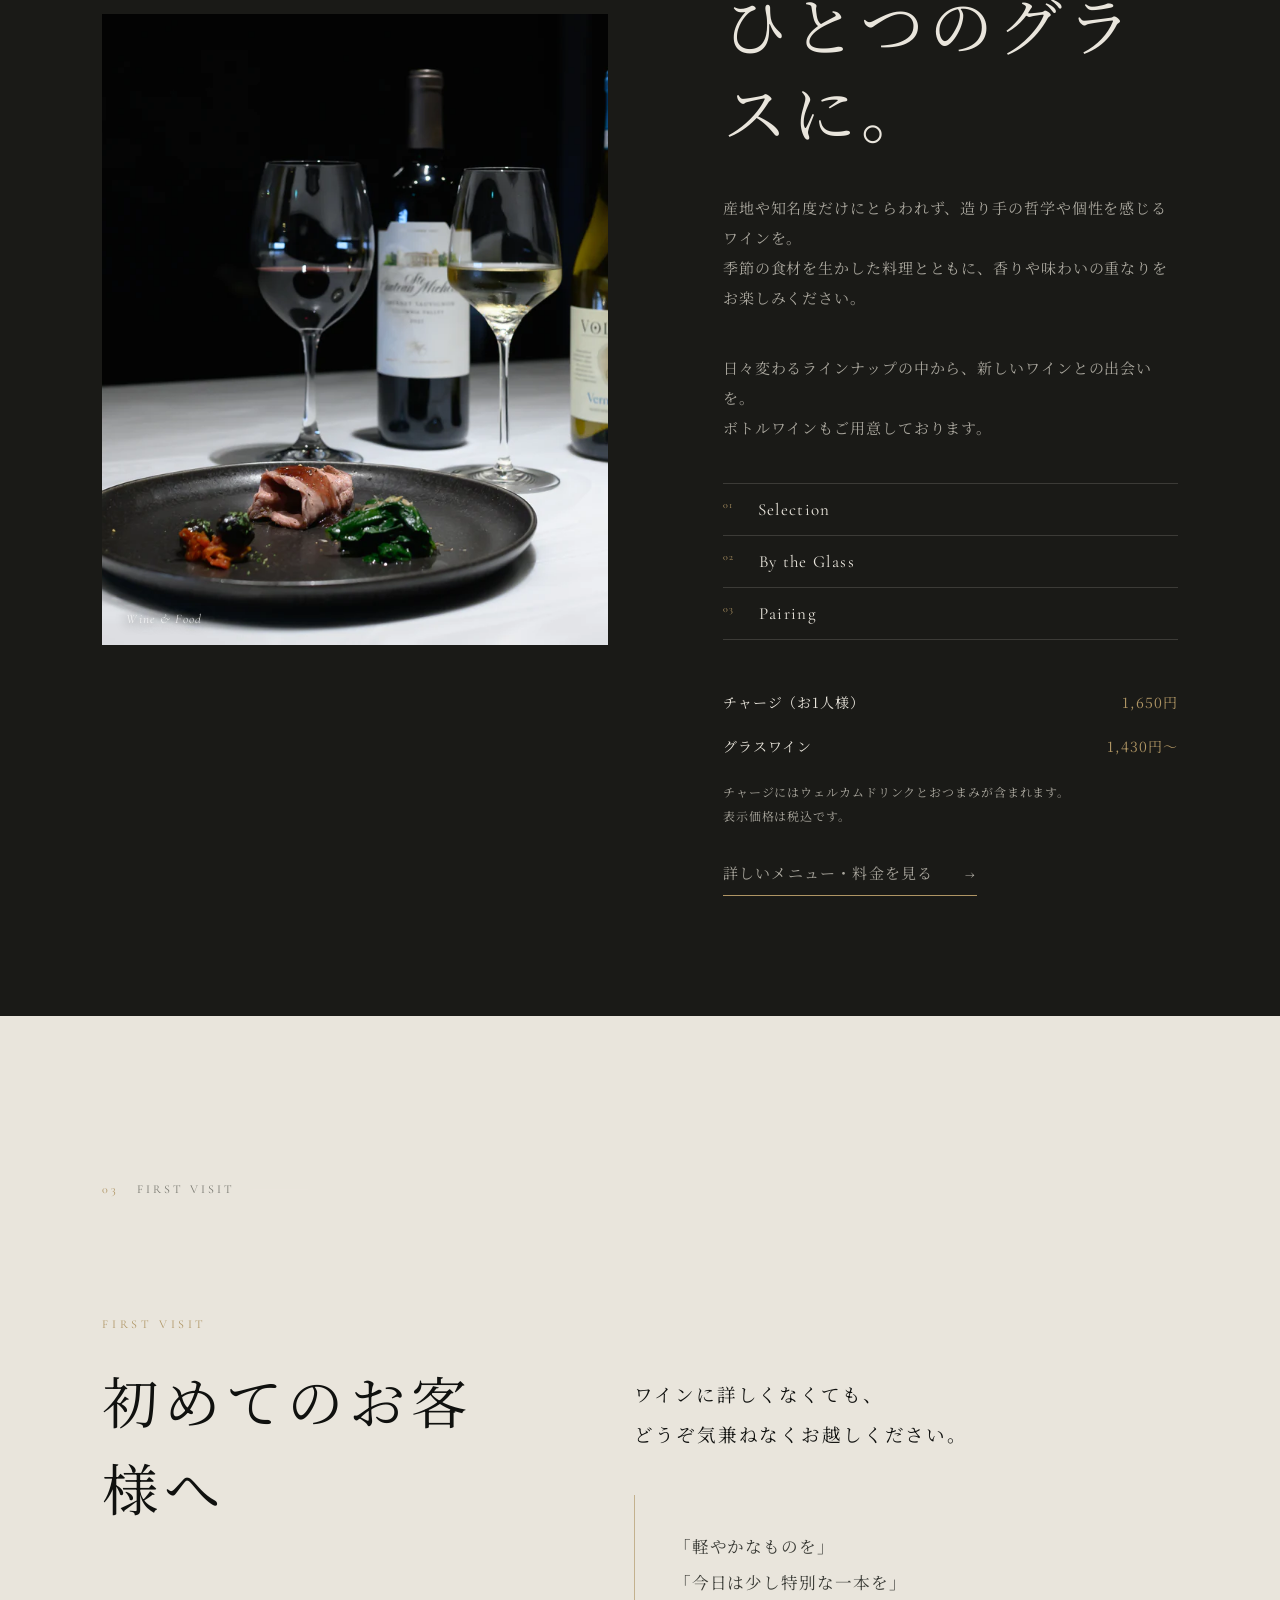
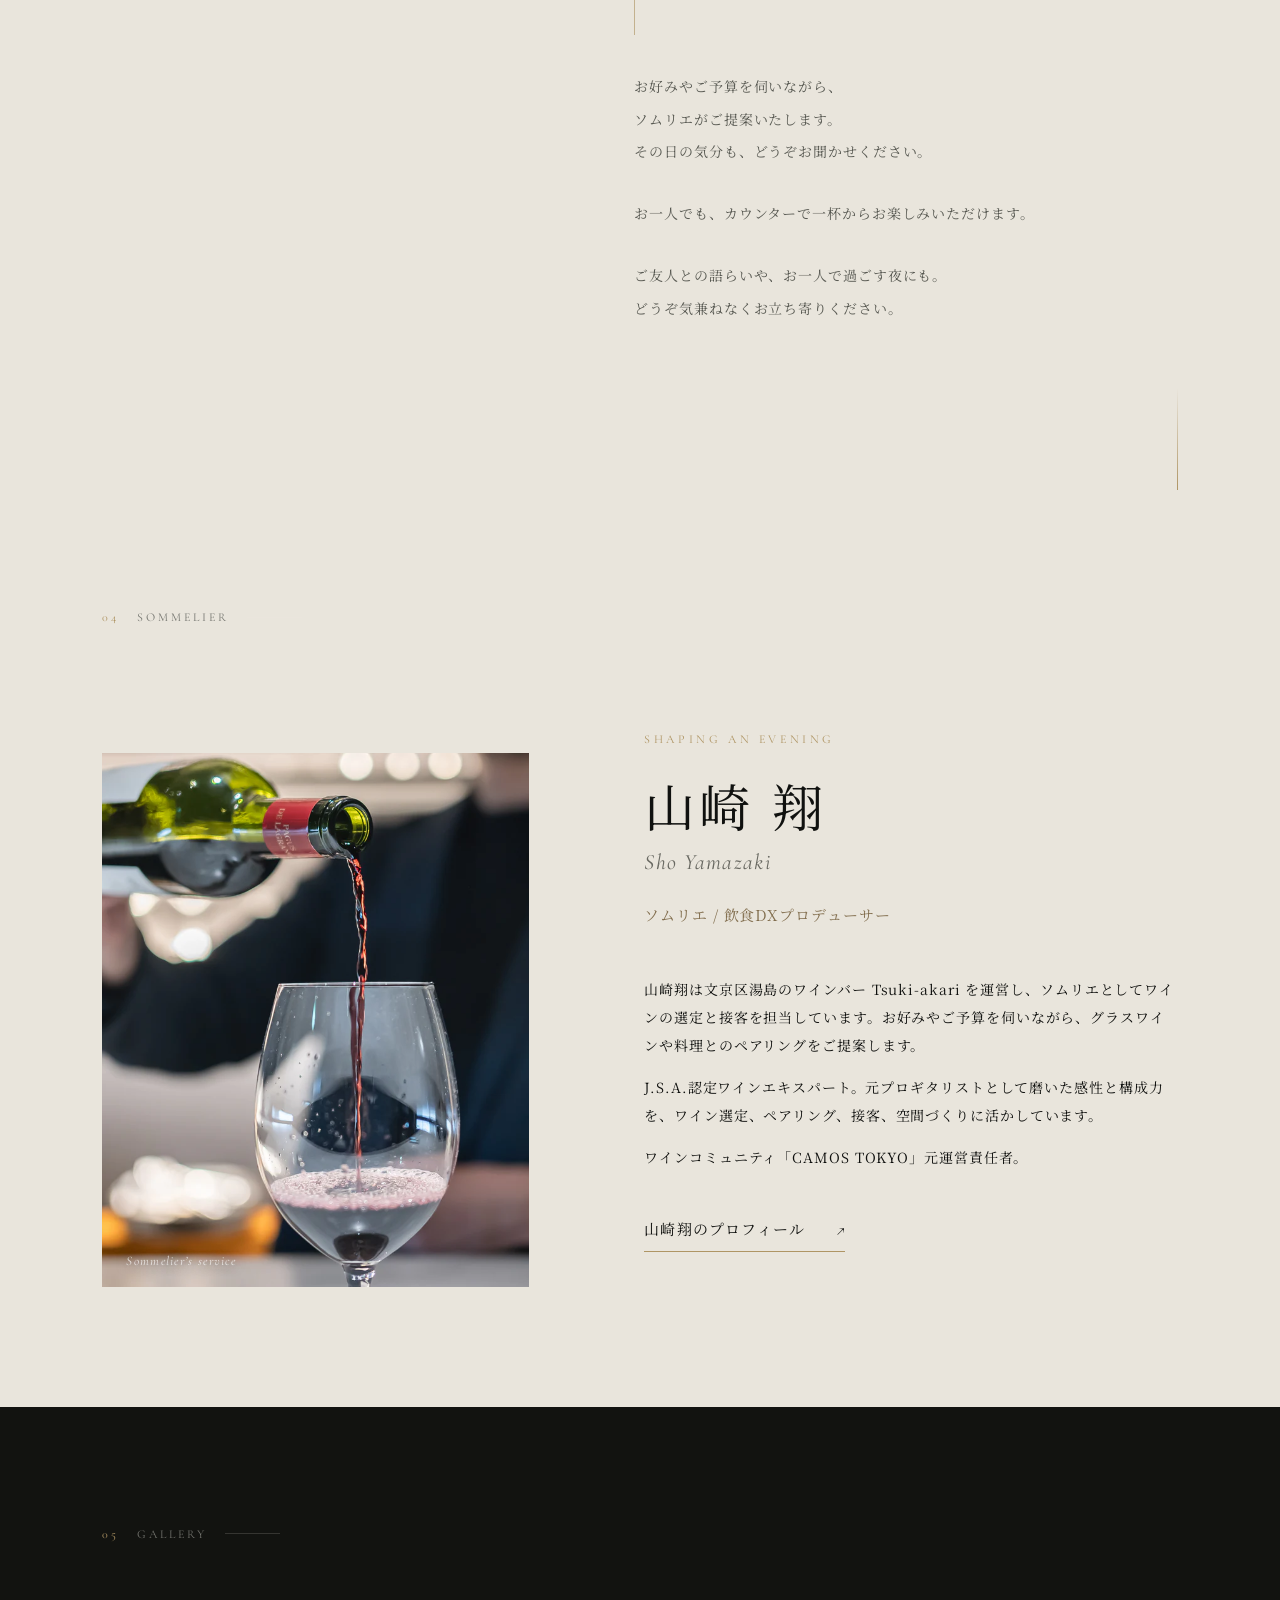
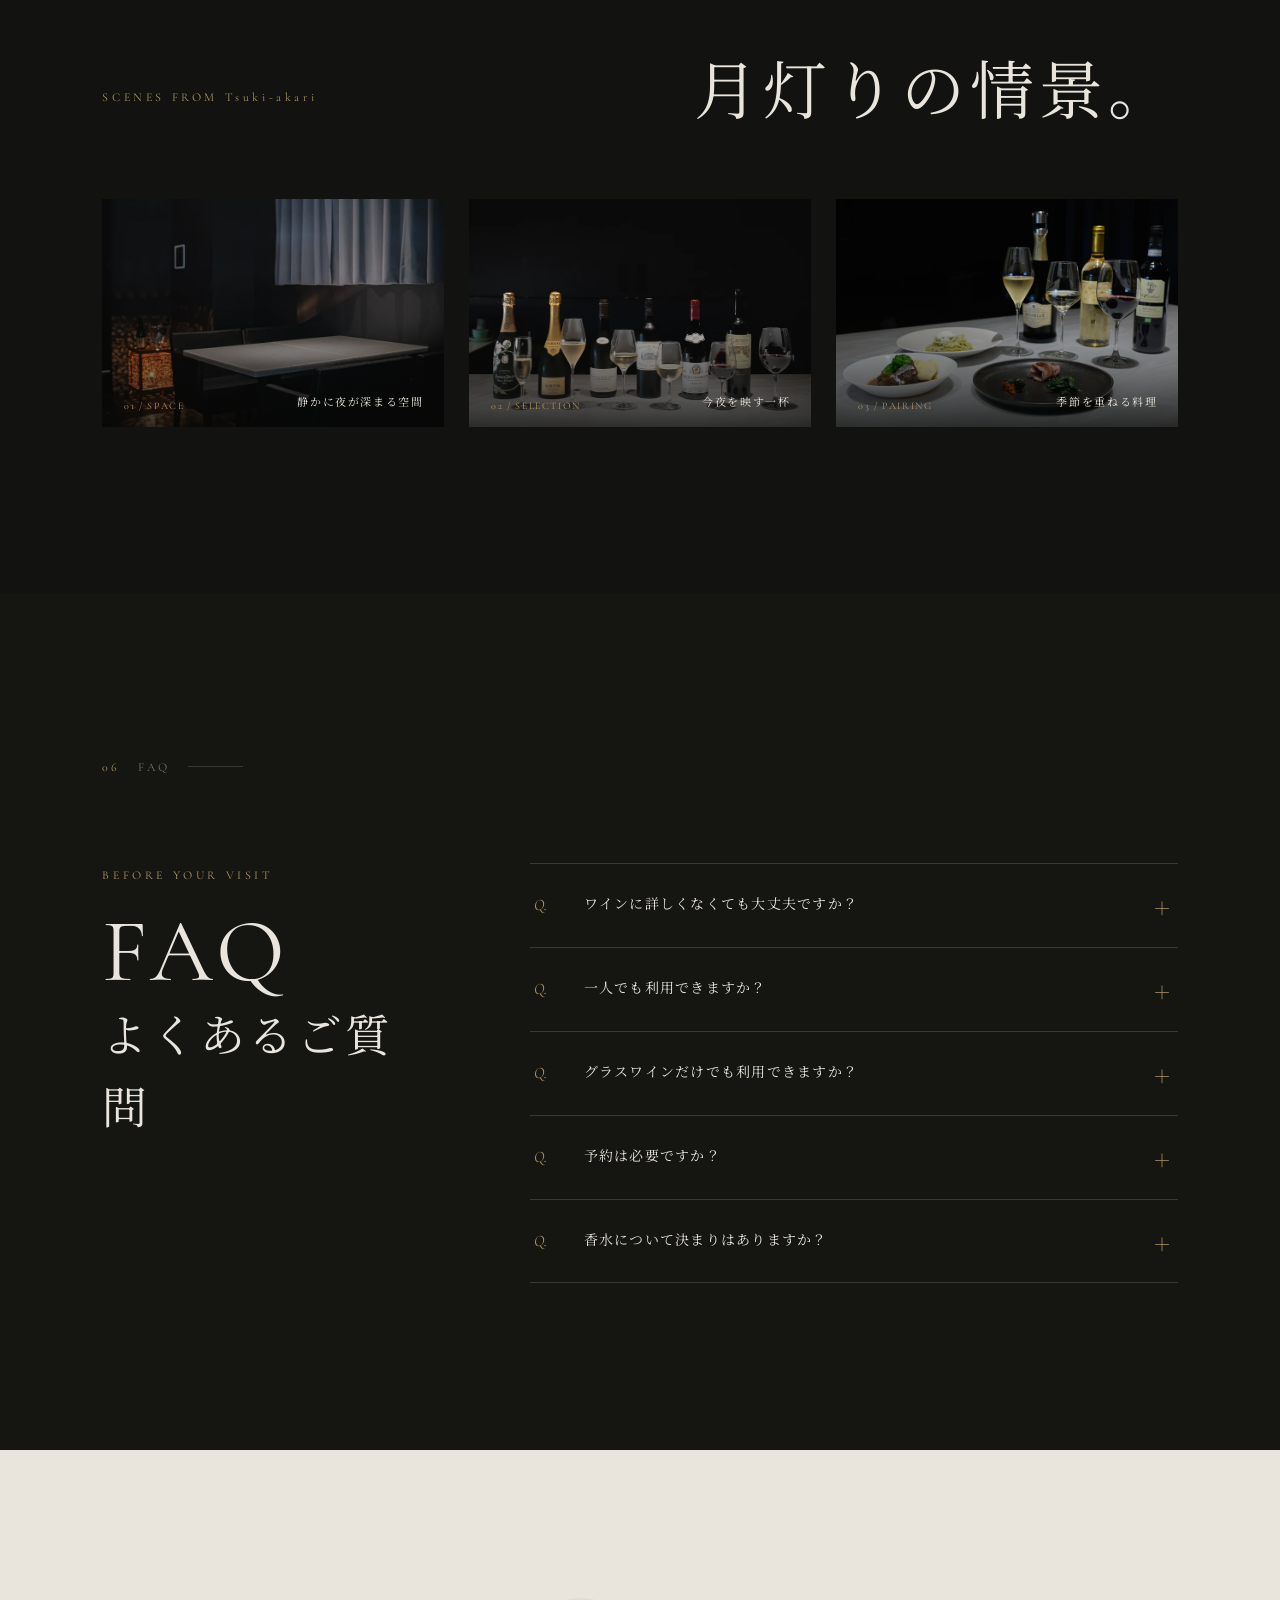
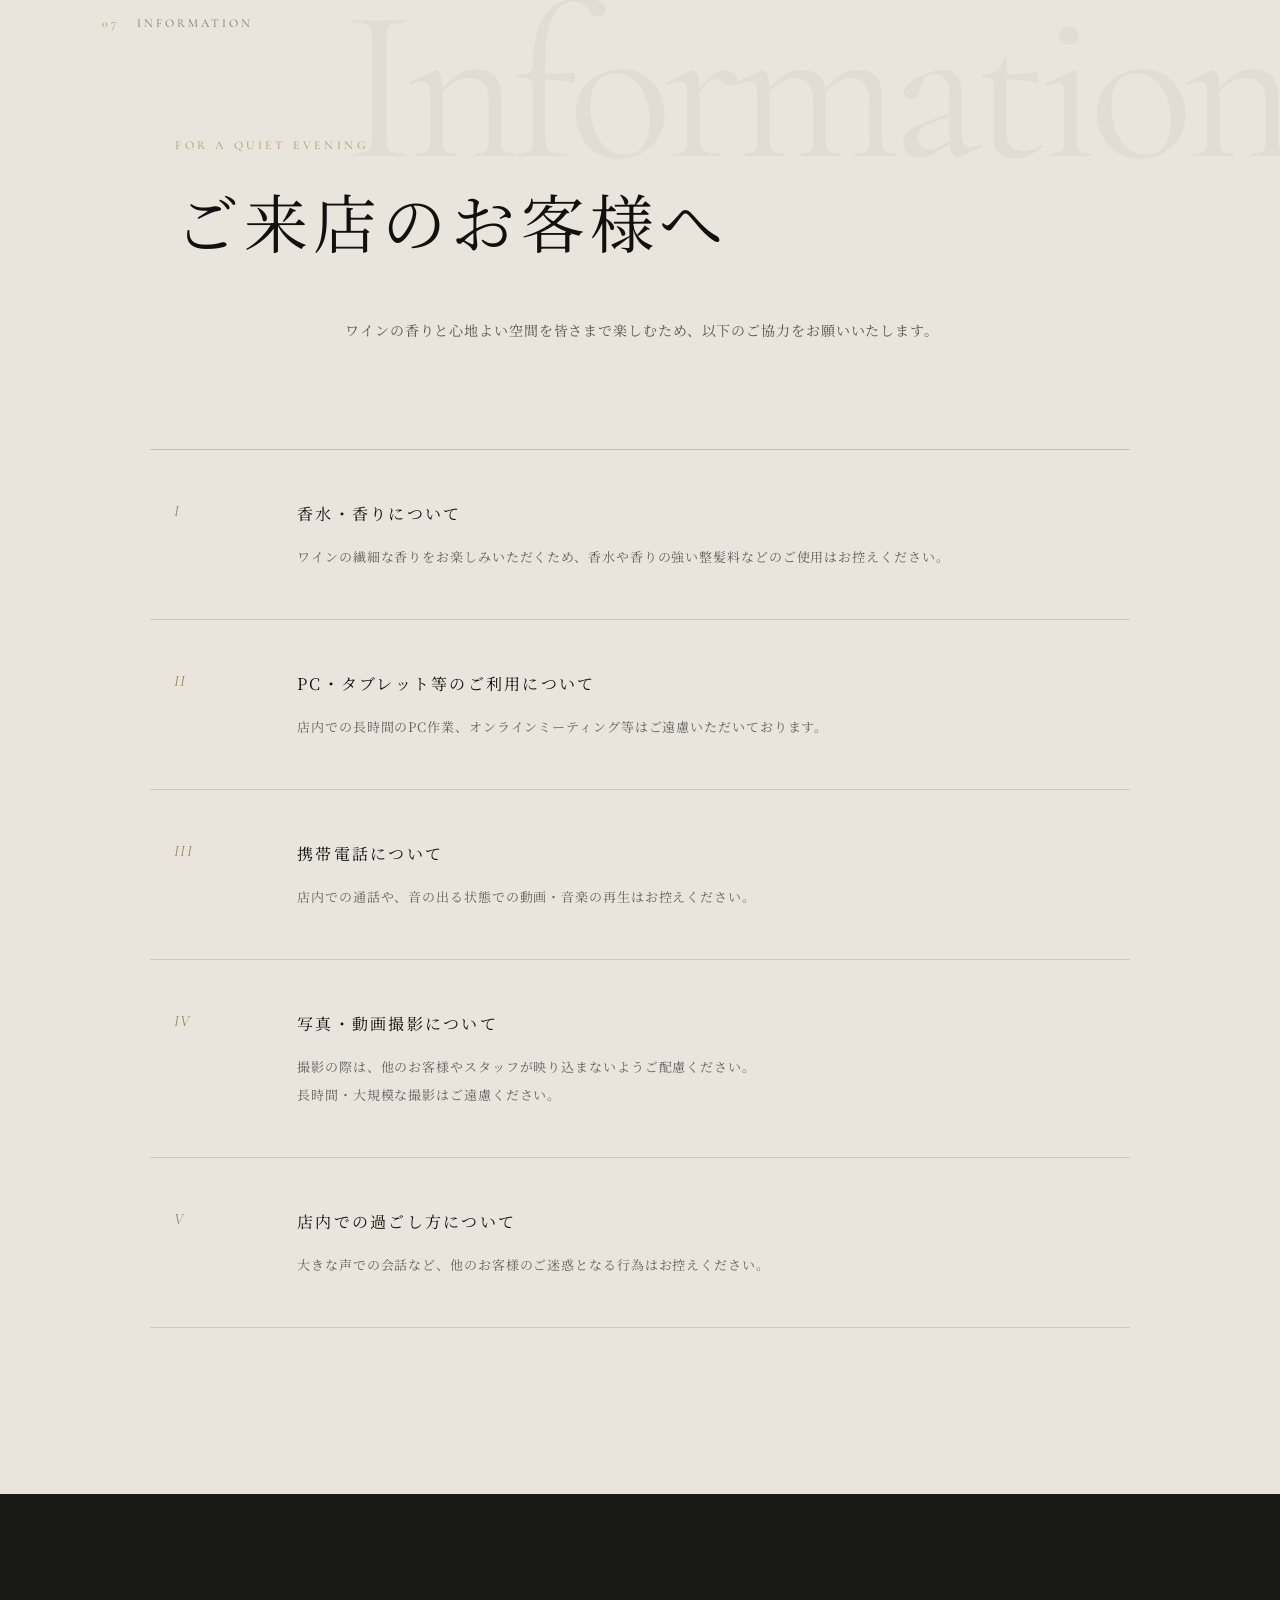
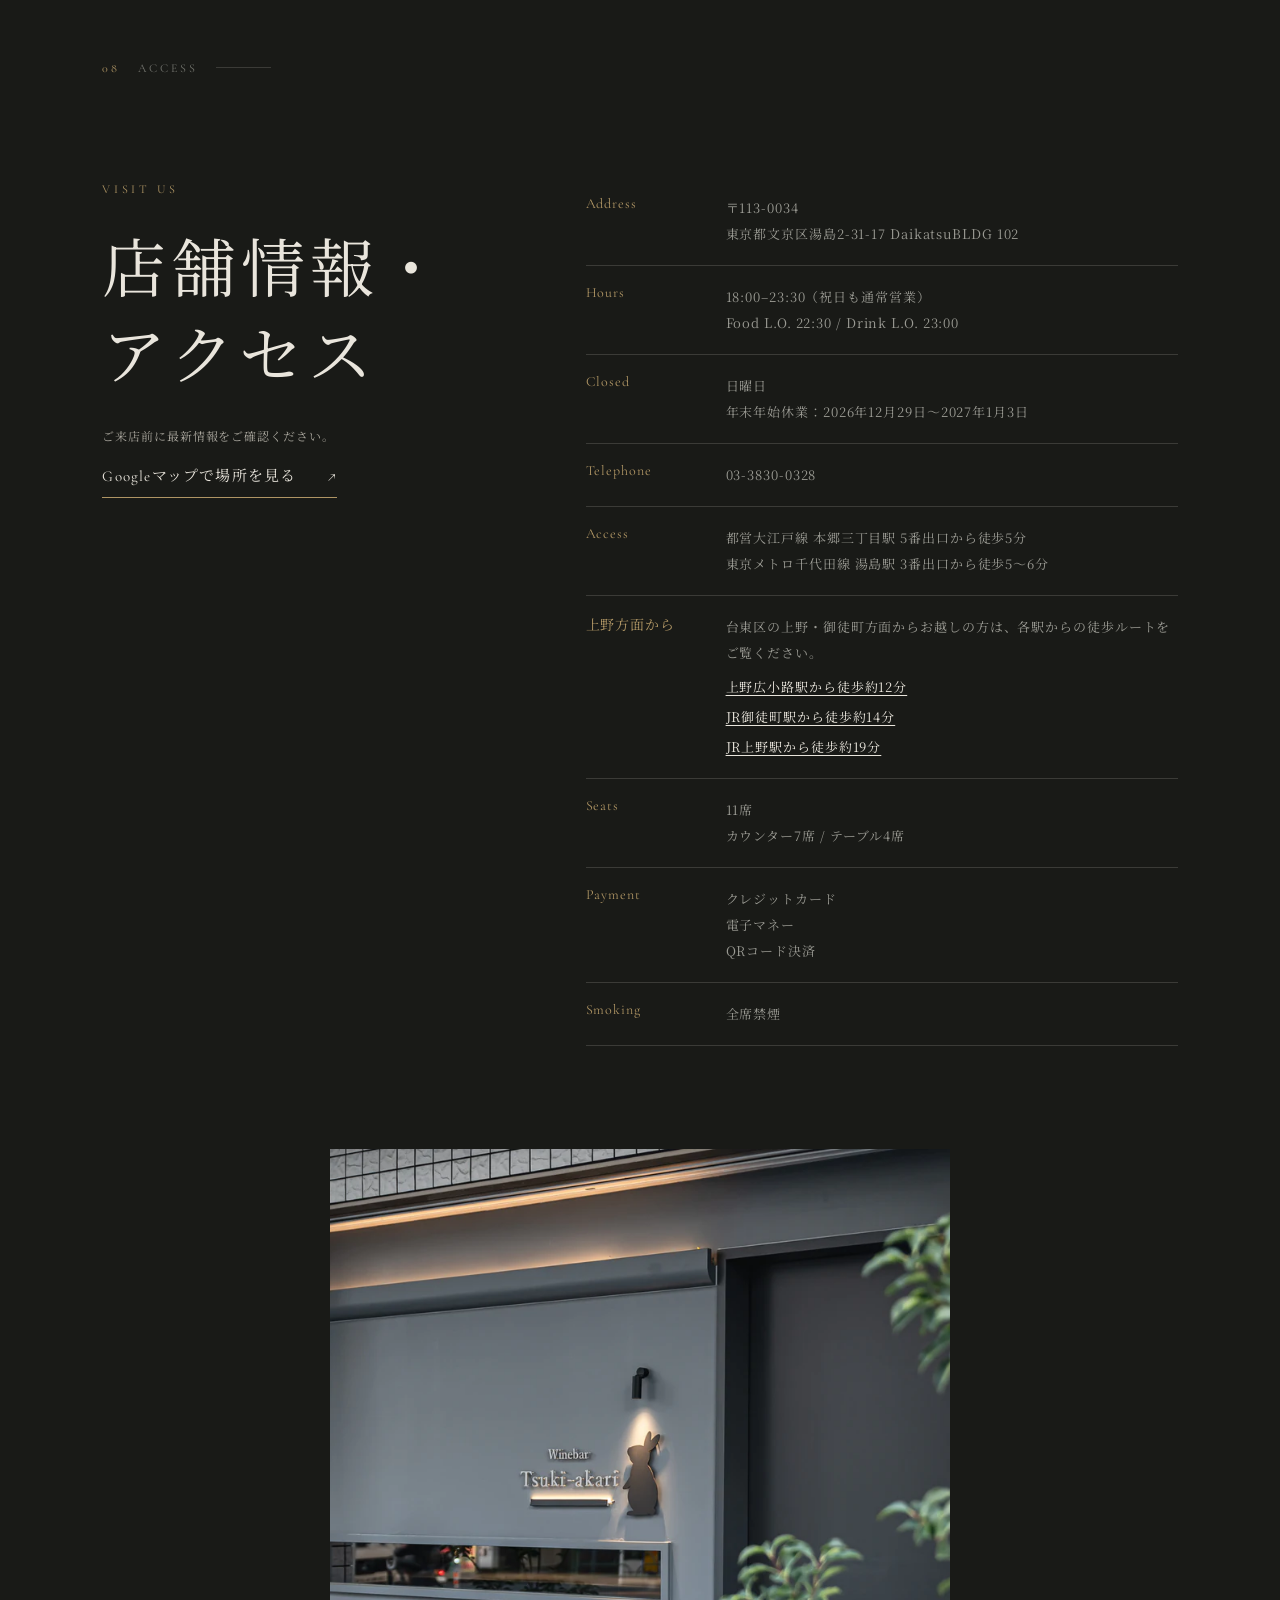
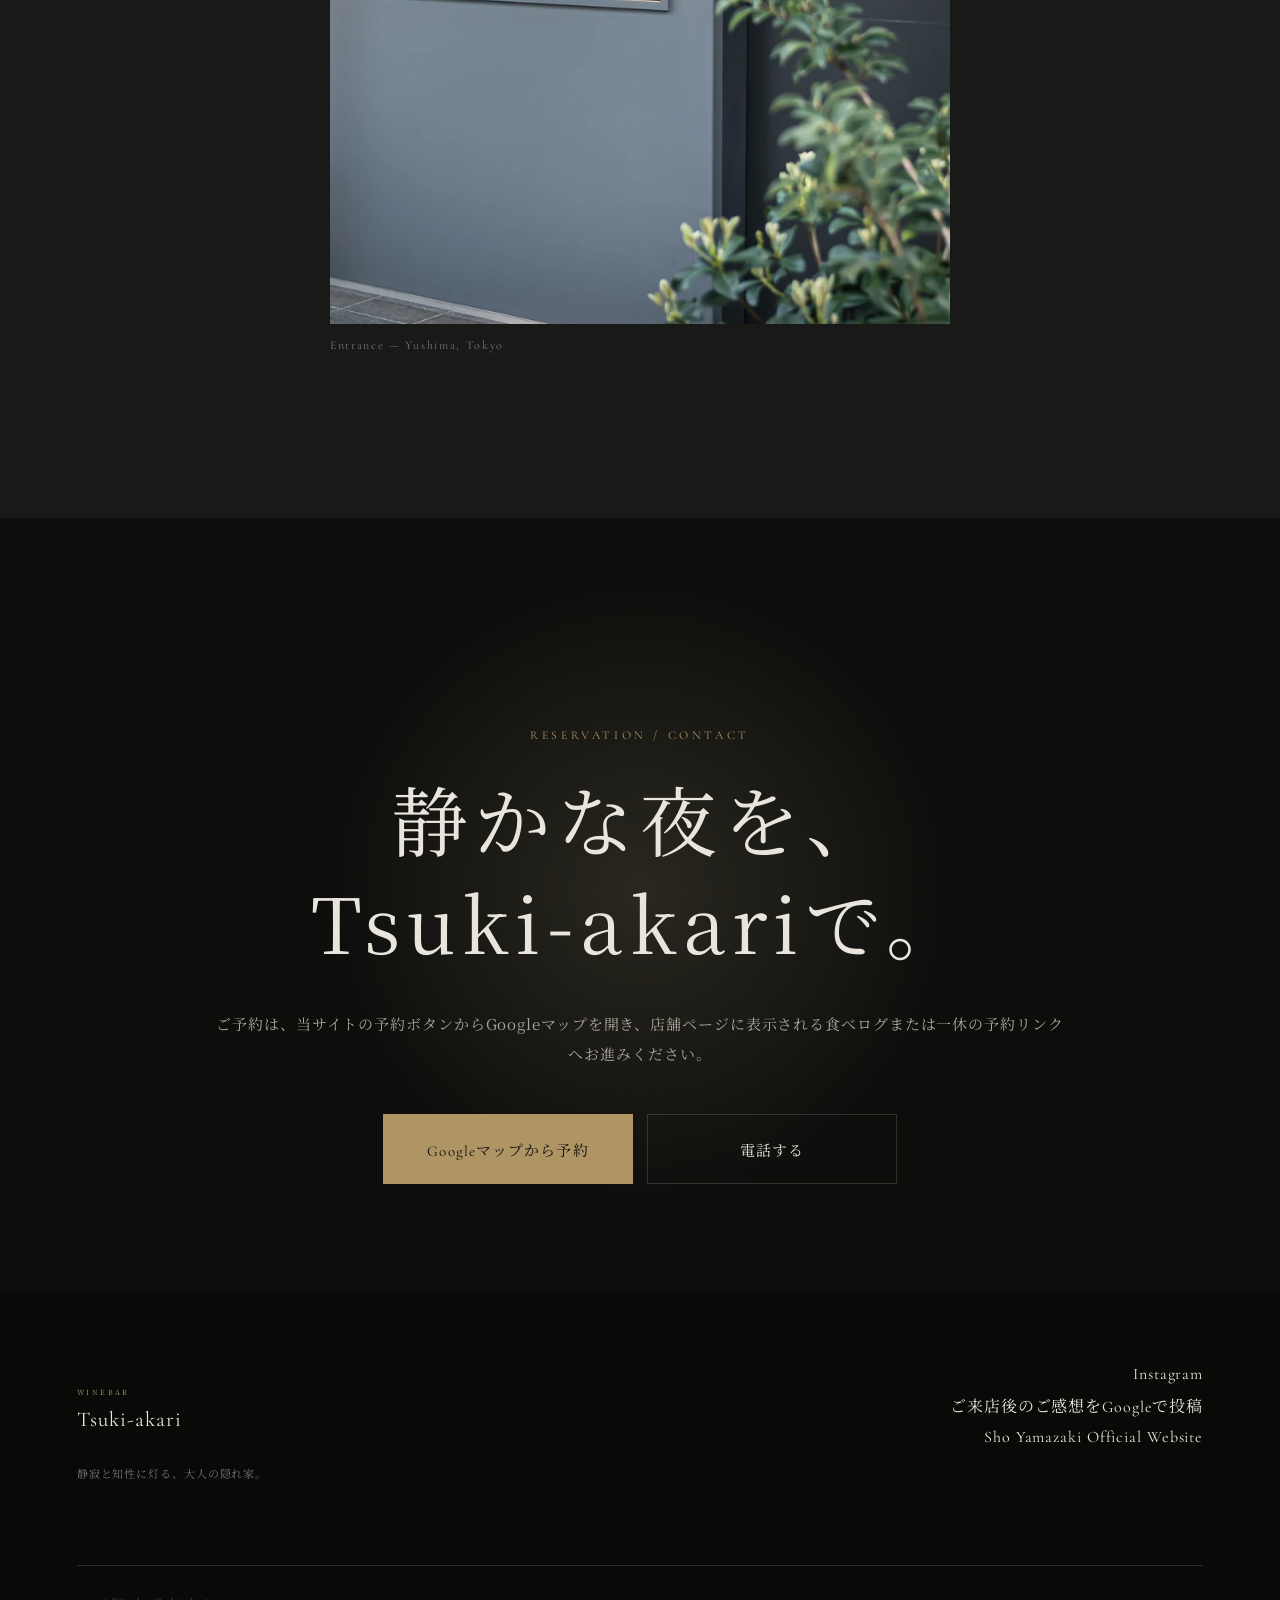
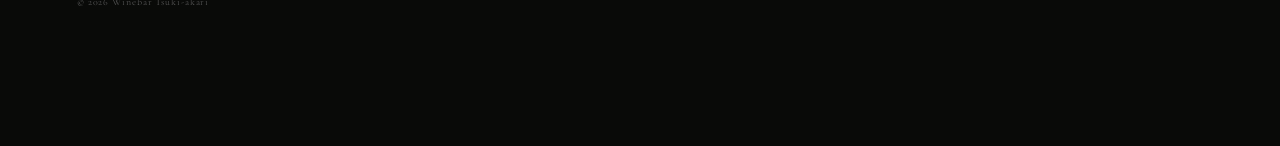
==== commit 496c301c: "Add walking directions from Ueno-area stations" ====
--- a/index.html
+++ b/index.html
@@ -5,7 +5,7 @@
   <meta name="google-site-verification" content="qW3LpEuGRxrEKRUcZHDj2qq6rAwamKDm5X1aUW8A5Xw">
   <meta name="viewport" content="width=device-width, initial-scale=1">
   <title>Tsuki-akari（ツキアカリ）｜湯島・本郷三丁目のワインバー</title>
-  <meta name="description" content="Tsuki-akari（ツキアカリ）は文京区湯島の11席のワインバー。ソムリエの山崎翔が、お好みに合わせてグラスワインをご提案します。本郷三丁目駅から徒歩5分、湯島駅から徒歩5〜6分。">
+  <meta name="description" content="Tsuki-akari（ツキアカリ）は文京区湯島の11席のワインバー。ソムリエの山崎翔がお好みに合わせてグラスワインをご提案します。本郷三丁目駅から徒歩5分、湯島駅から徒歩5〜6分、上野広小路駅から徒歩約12分。">
   <meta name="robots" content="index, follow">
   <meta name="theme-color" content="#10110f">
   <link rel="canonical" href="https://tsuki-akari.tokyo/">
@@ -21,7 +21,7 @@
   <meta name="twitter:description" content="静寂と知性に灯る、大人の隠れ家。">
   <meta name="twitter:image" content="https://tsuki-akari.tokyo/assets/カウンター.jpeg">
   <link rel="icon" href="assets/favicon.svg" type="image/svg+xml">
-  <link rel="stylesheet" href="styles.css?v=20261029-1">
+  <link rel="stylesheet" href="styles.css?v=20261113-1">
   <script type="application/ld+json">
   {
     "@context": "https://schema.org",
@@ -29,7 +29,7 @@
     "@id": "https://tsuki-akari.tokyo/#winebar",
     "name": "Winebar Tsuki-akari",
     "alternateName": "ワインバー ツキアカリ",
-    "description": "文京区湯島の11席のワインバー。ソムリエの山崎翔が、お好みに合わせてグラスワインをご提案します。本郷三丁目駅から徒歩5分、湯島駅から徒歩5〜6分。",
+    "description": "文京区湯島の11席のワインバー。ソムリエの山崎翔がお好みに合わせてグラスワインをご提案します。本郷三丁目駅から徒歩5分、湯島駅から徒歩5〜6分、上野広小路駅から徒歩約12分。",
     "url": "https://tsuki-akari.tokyo/",
     "image": [
       "https://tsuki-akari.tokyo/assets/counter-hero-pc.webp",
@@ -253,6 +253,17 @@
           <div><dt>Closed</dt><dd>日曜日<br>年末年始休業：2026年12月29日〜2027年1月3日</dd></div>
           <div><dt>Telephone</dt><dd><a href="tel:0338300328">03-3830-0328</a></dd></div>
           <div><dt>Access</dt><dd>都営大江戸線 本郷三丁目駅 5番出口から徒歩5分<br>東京メトロ千代田線 湯島駅 3番出口から徒歩5〜6分</dd></div>
+          <div>
+            <dt>上野方面から</dt>
+            <dd>
+              <p class="access-intro">台東区の上野・御徒町方面からお越しの方は、各駅からの徒歩ルートをご覧ください。</p>
+              <ul class="access-routes">
+                <li><a href="https://www.google.com/maps/dir/?api=1&amp;origin=%E6%9D%B1%E4%BA%AC%E3%83%A1%E3%83%88%E3%83%AD%E4%B8%8A%E9%87%8E%E5%BA%83%E5%B0%8F%E8%B7%AF%E9%A7%85&amp;destination=Winebar%20Tsuki-akari%20%E6%9D%B1%E4%BA%AC%E9%83%BD%E6%96%87%E4%BA%AC%E5%8C%BA%E6%B9%AF%E5%B3%B62-31-17&amp;travelmode=walking">上野広小路駅から徒歩約12分</a></li>
+                <li><a href="https://www.google.com/maps/dir/?api=1&amp;origin=JR%E5%BE%A1%E5%BE%92%E7%94%BA%E9%A7%85&amp;destination=Winebar%20Tsuki-akari%20%E6%9D%B1%E4%BA%AC%E9%83%BD%E6%96%87%E4%BA%AC%E5%8C%BA%E6%B9%AF%E5%B3%B62-31-17&amp;travelmode=walking">JR御徒町駅から徒歩約14分</a></li>
+                <li><a href="https://www.google.com/maps/dir/?api=1&amp;origin=JR%E4%B8%8A%E9%87%8E%E9%A7%85&amp;destination=Winebar%20Tsuki-akari%20%E6%9D%B1%E4%BA%AC%E9%83%BD%E6%96%87%E4%BA%AC%E5%8C%BA%E6%B9%AF%E5%B3%B62-31-17&amp;travelmode=walking">JR上野駅から徒歩約19分</a></li>
+              </ul>
+            </dd>
+          </div>
           <div><dt>Seats</dt><dd>11席<br>カウンター7席 / テーブル4席</dd></div>
           <div><dt>Payment</dt><dd>クレジットカード<br>電子マネー<br>QRコード決済</dd></div>
           <div><dt>Smoking</dt><dd>全席禁煙</dd></div>
--- a/styles.css
+++ b/styles.css
@@ -192,6 +192,12 @@
   .site-header--home .nav-destination span{font-size:11px}
 }
 
+.access-intro{margin:0 0 8px}
+.access-routes{margin:0;padding:0;list-style:none}
+.access-routes li + li{margin-top:4px}
+.access-routes a{color:var(--paper);text-decoration:underline;text-underline-offset:.2em}
+.access-routes a:hover,.access-routes a:focus-visible{color:var(--gold)}
+
 /* Menu page */
 .global-nav .is-current{color:var(--gold)}
 .menu-hero{min-height:clamp(420px,60svh,620px);display:grid;place-items:center;padding:130px 24px 80px;text-align:center;background:radial-gradient(circle at 50% 30%,#25241e 0,transparent 35%),#10110f;border-bottom:1px solid var(--line)}
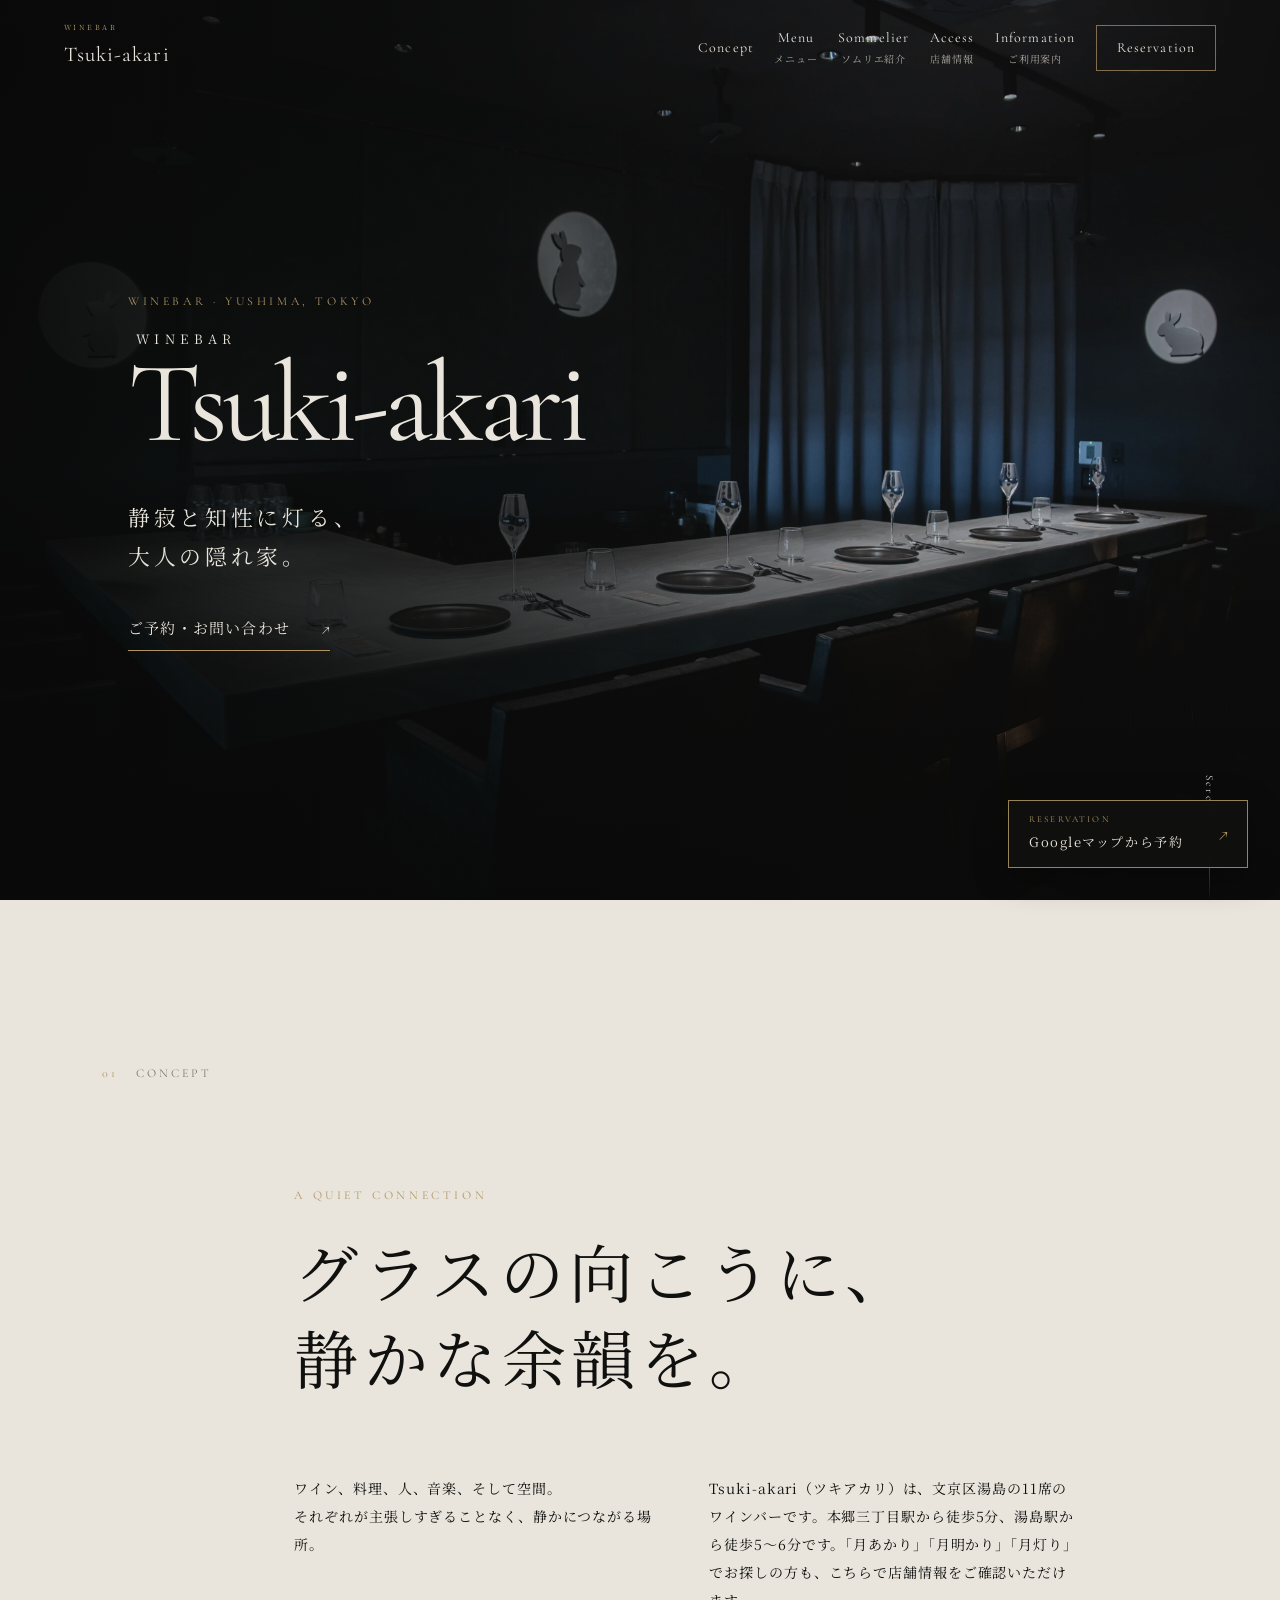
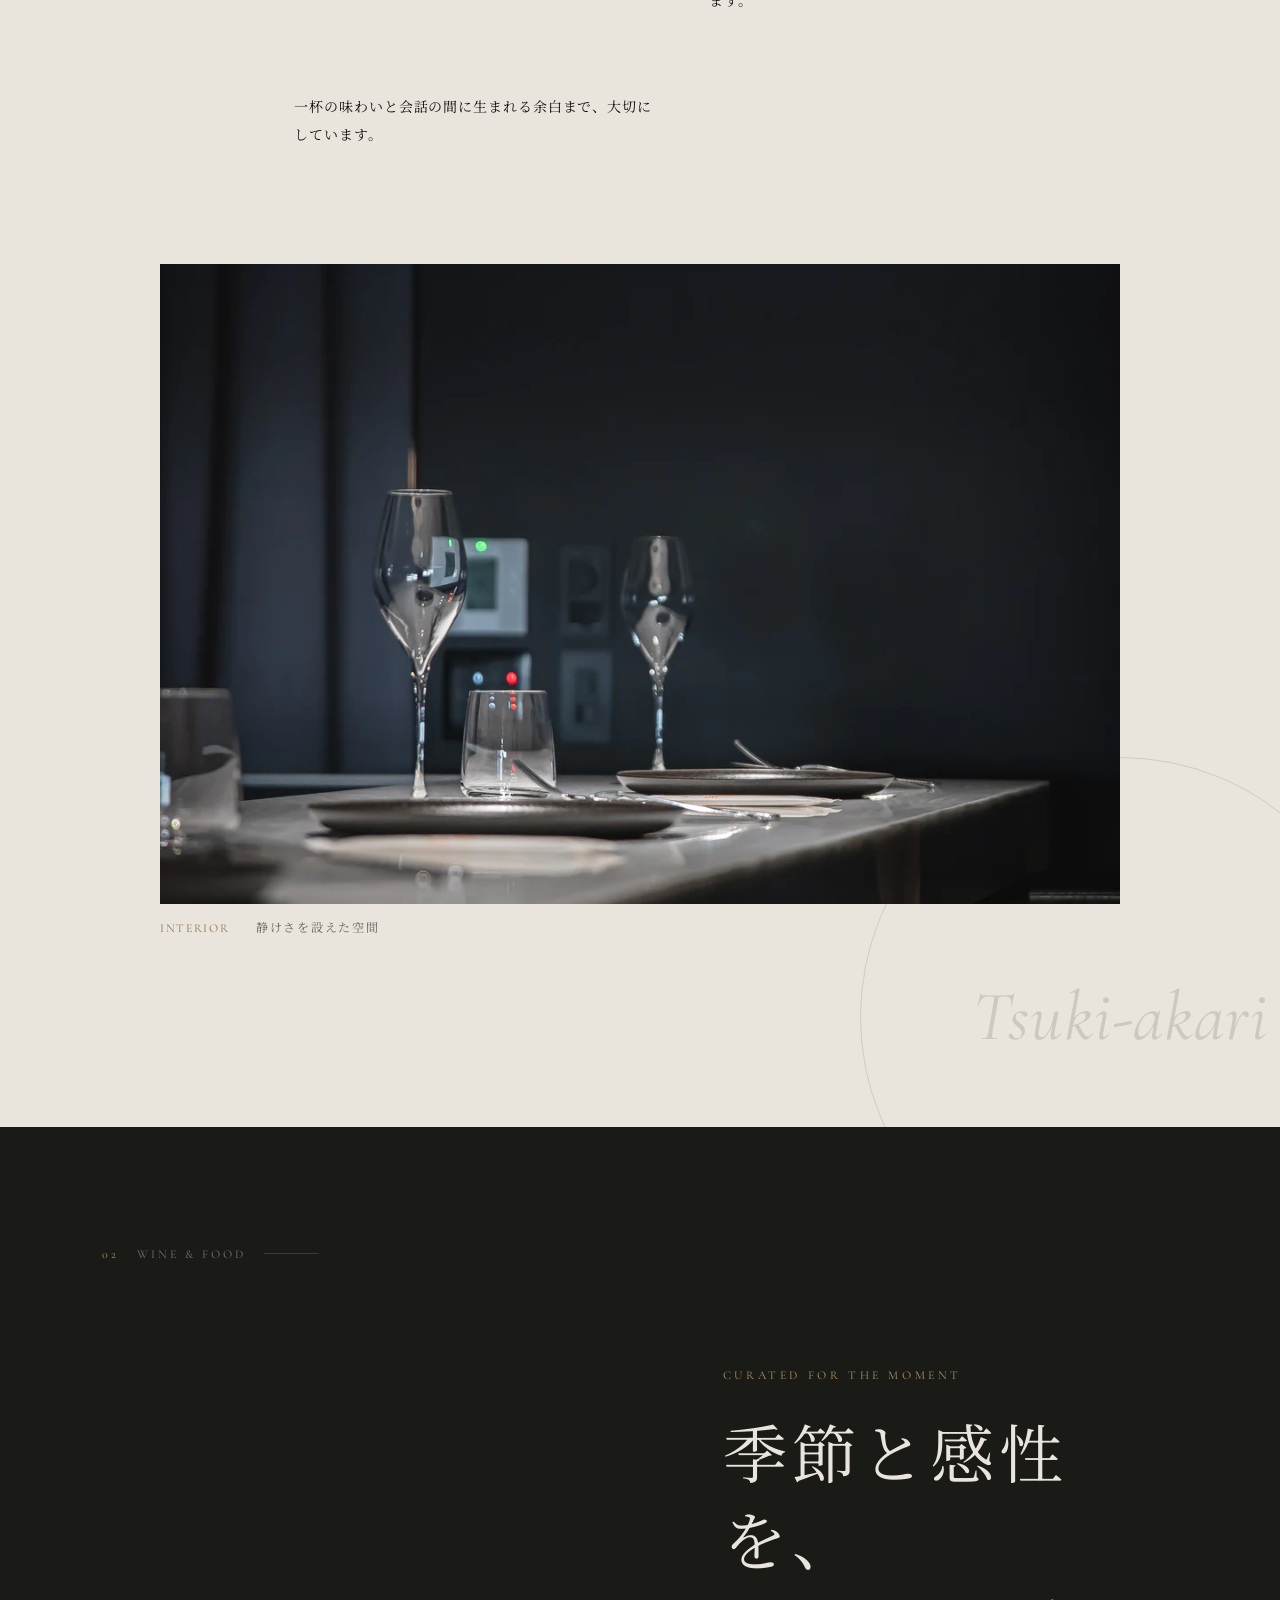
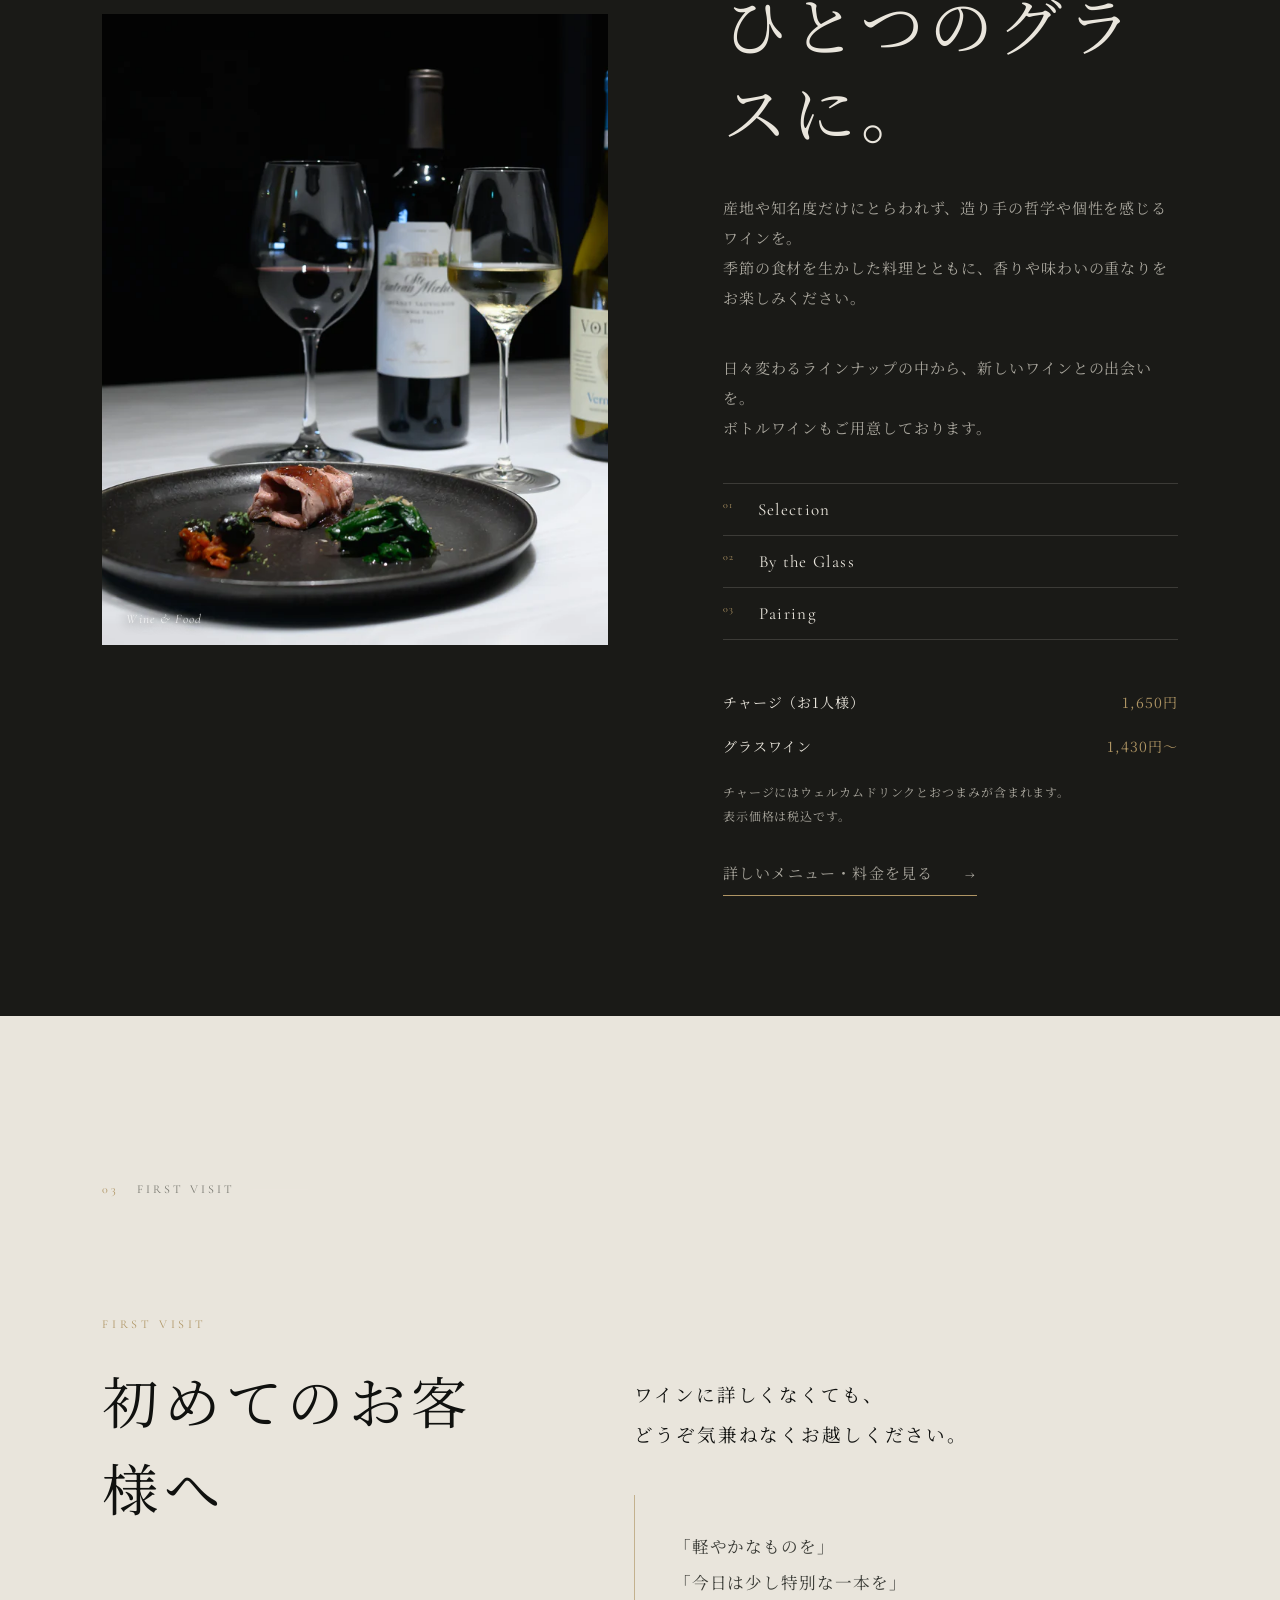
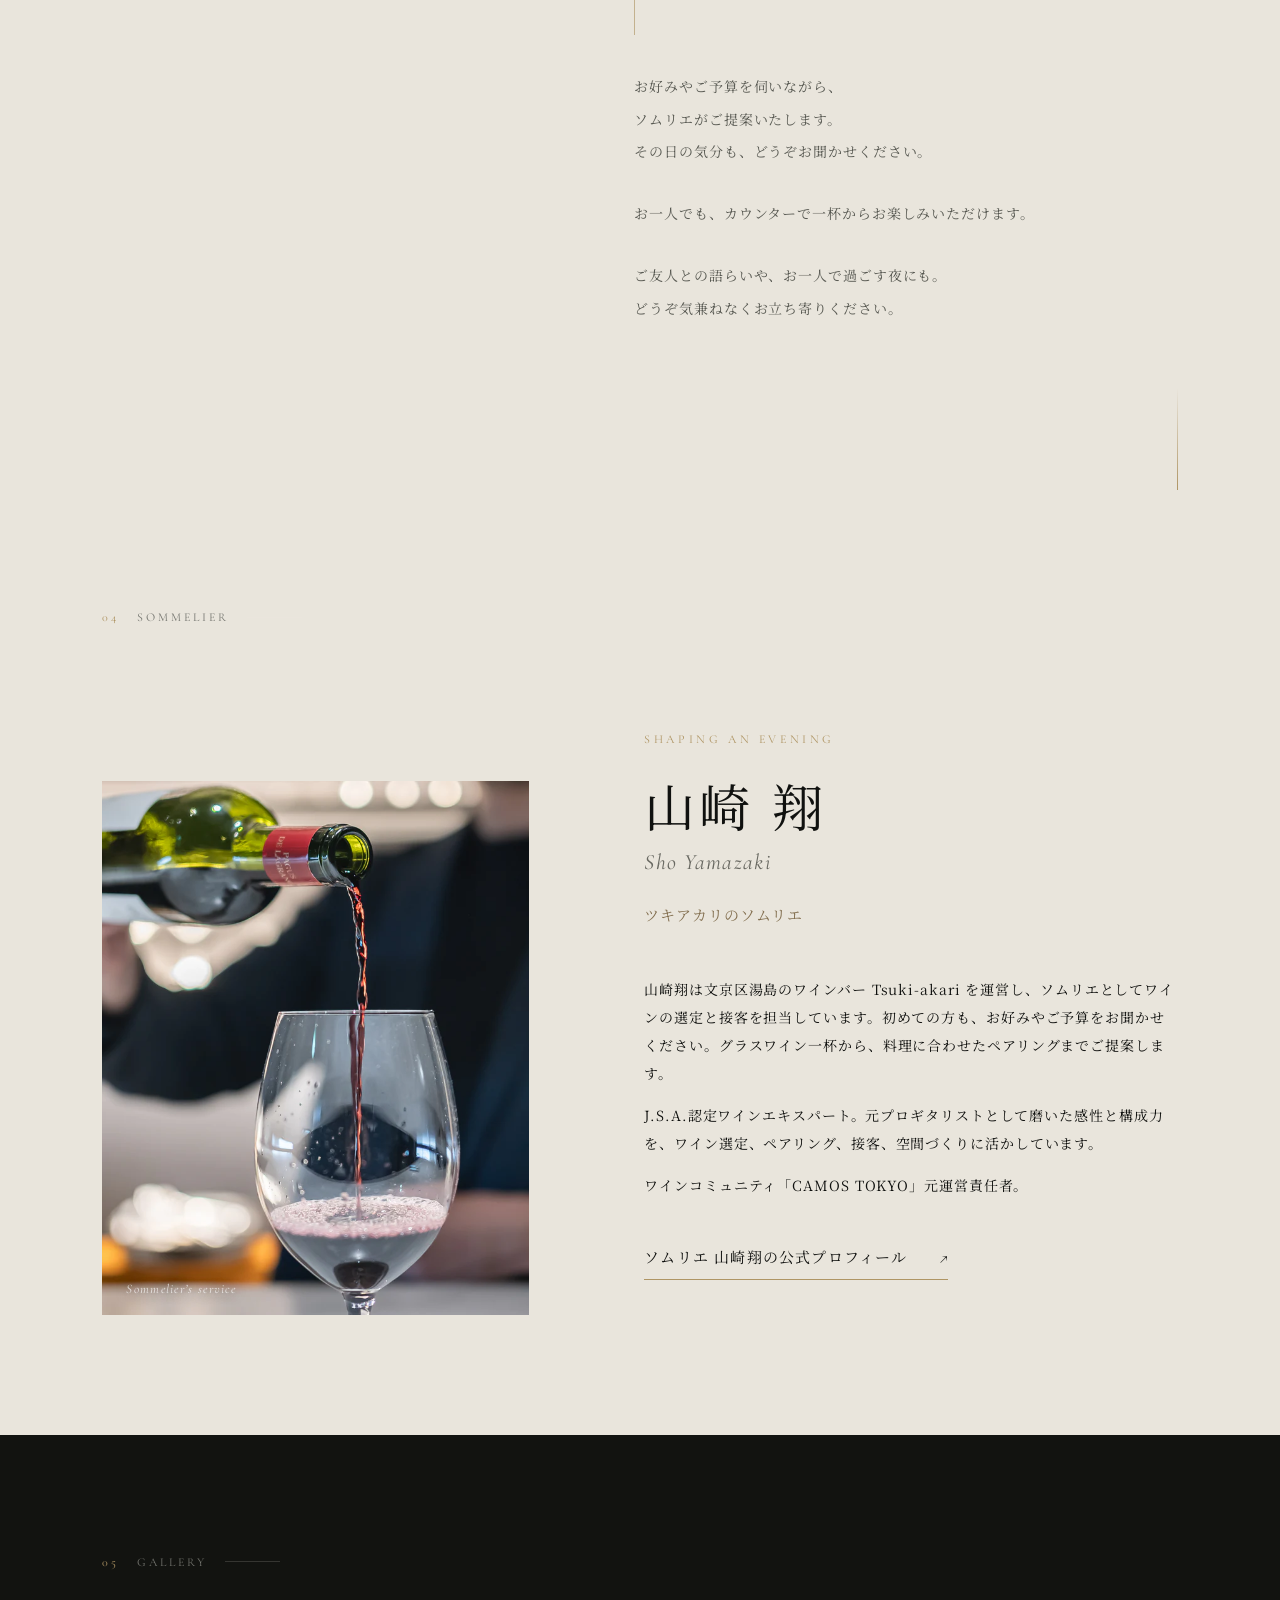
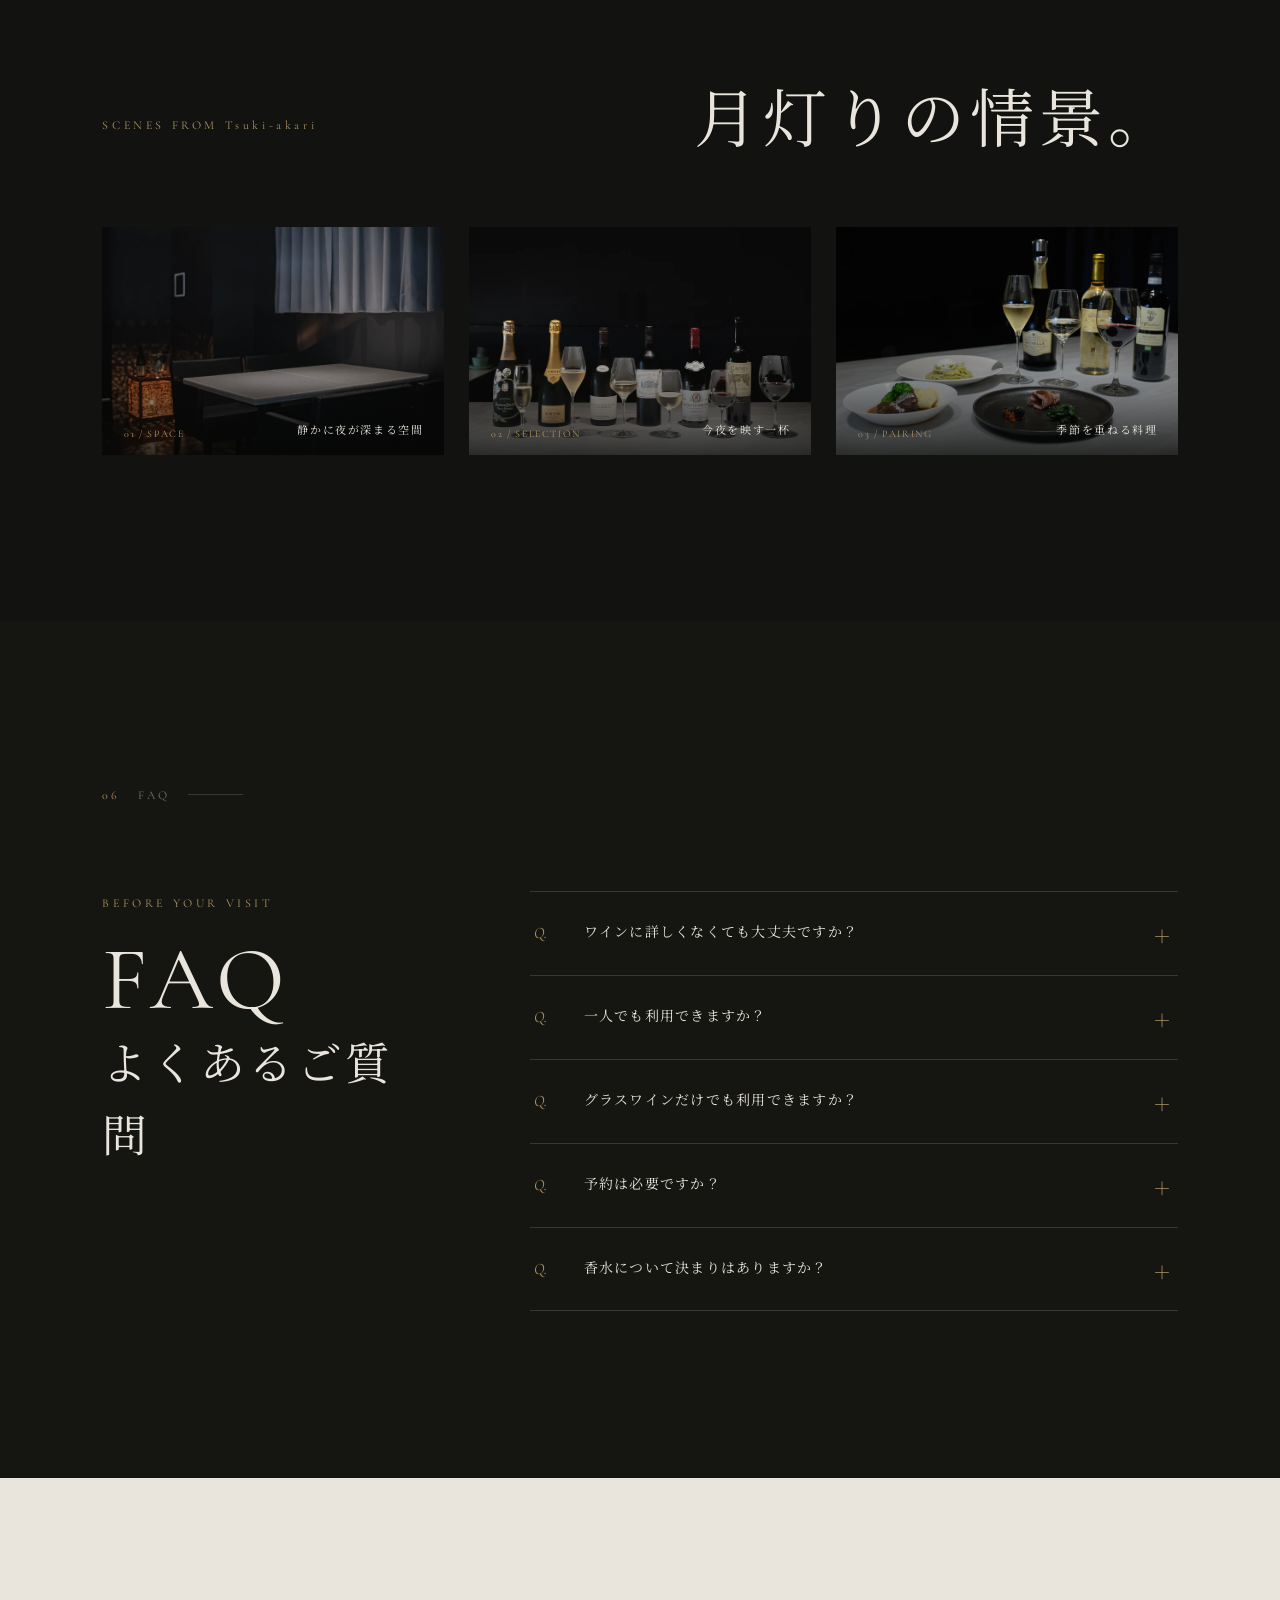
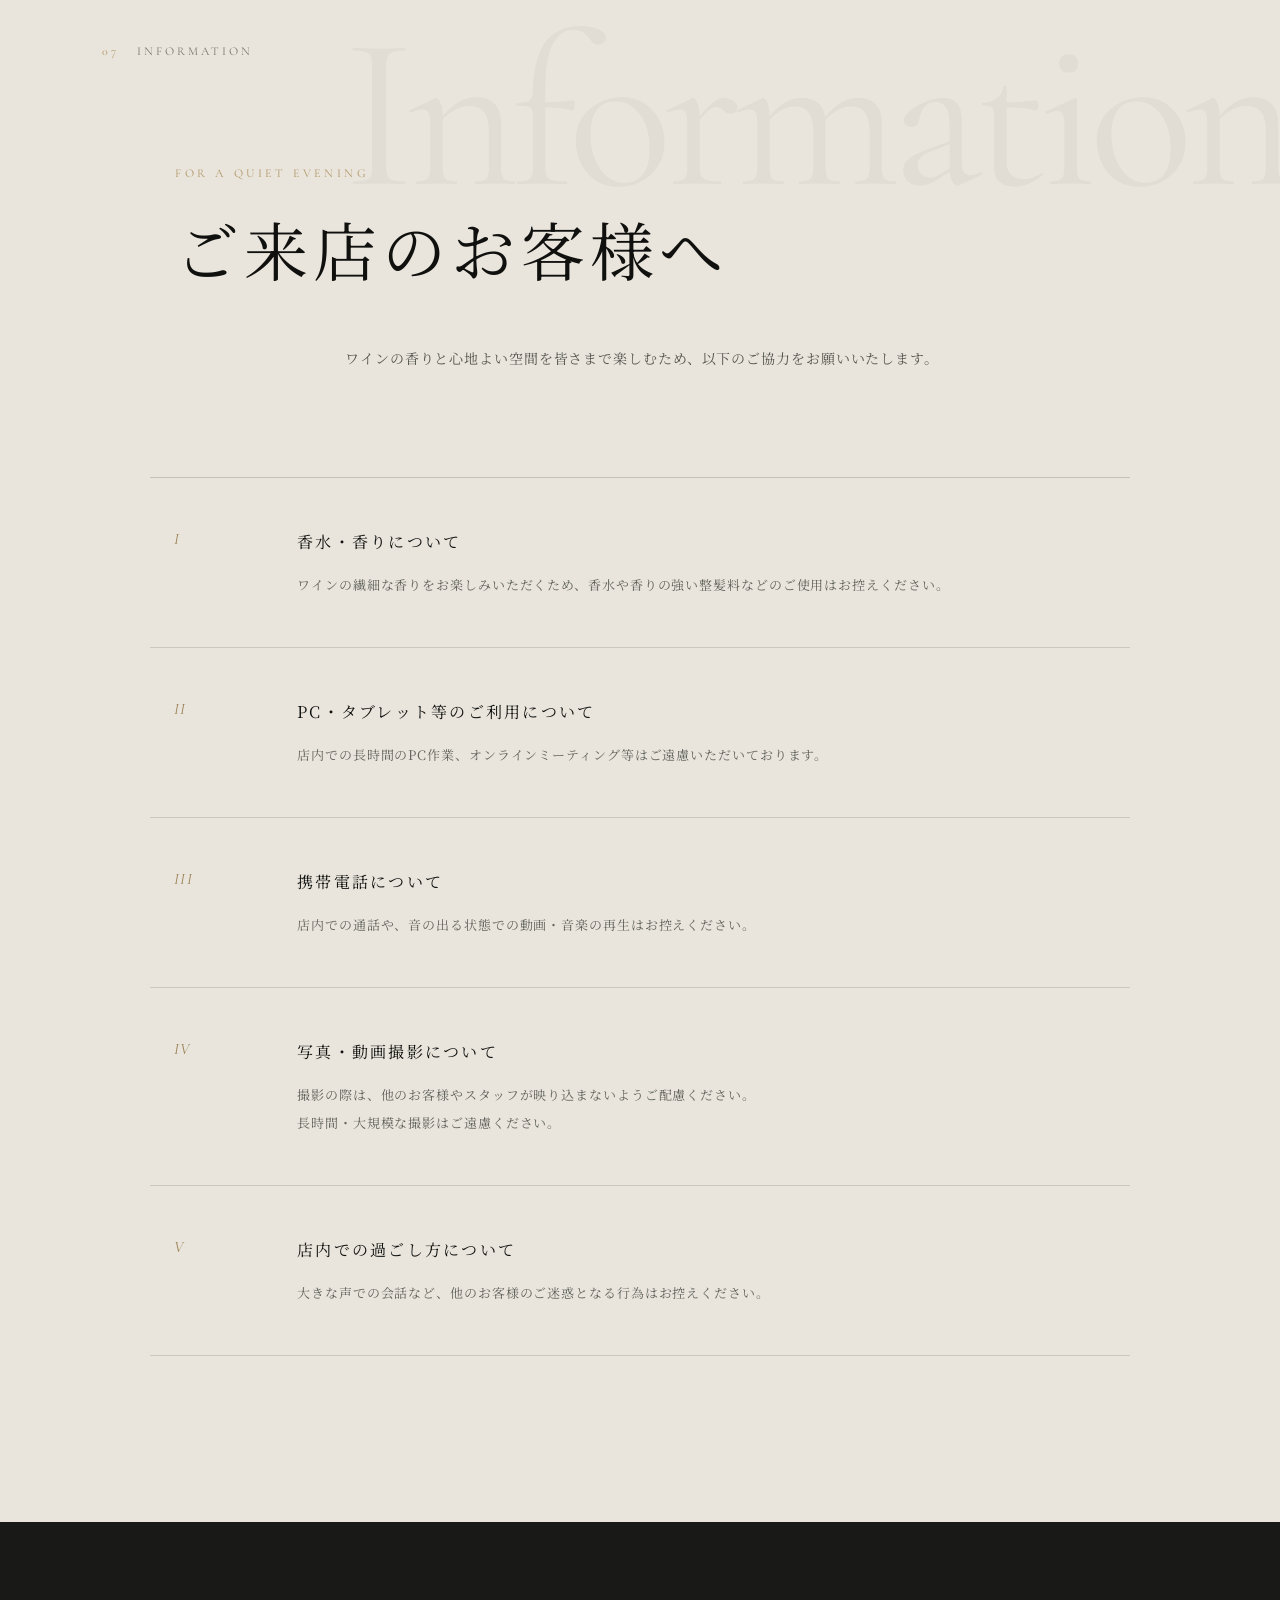
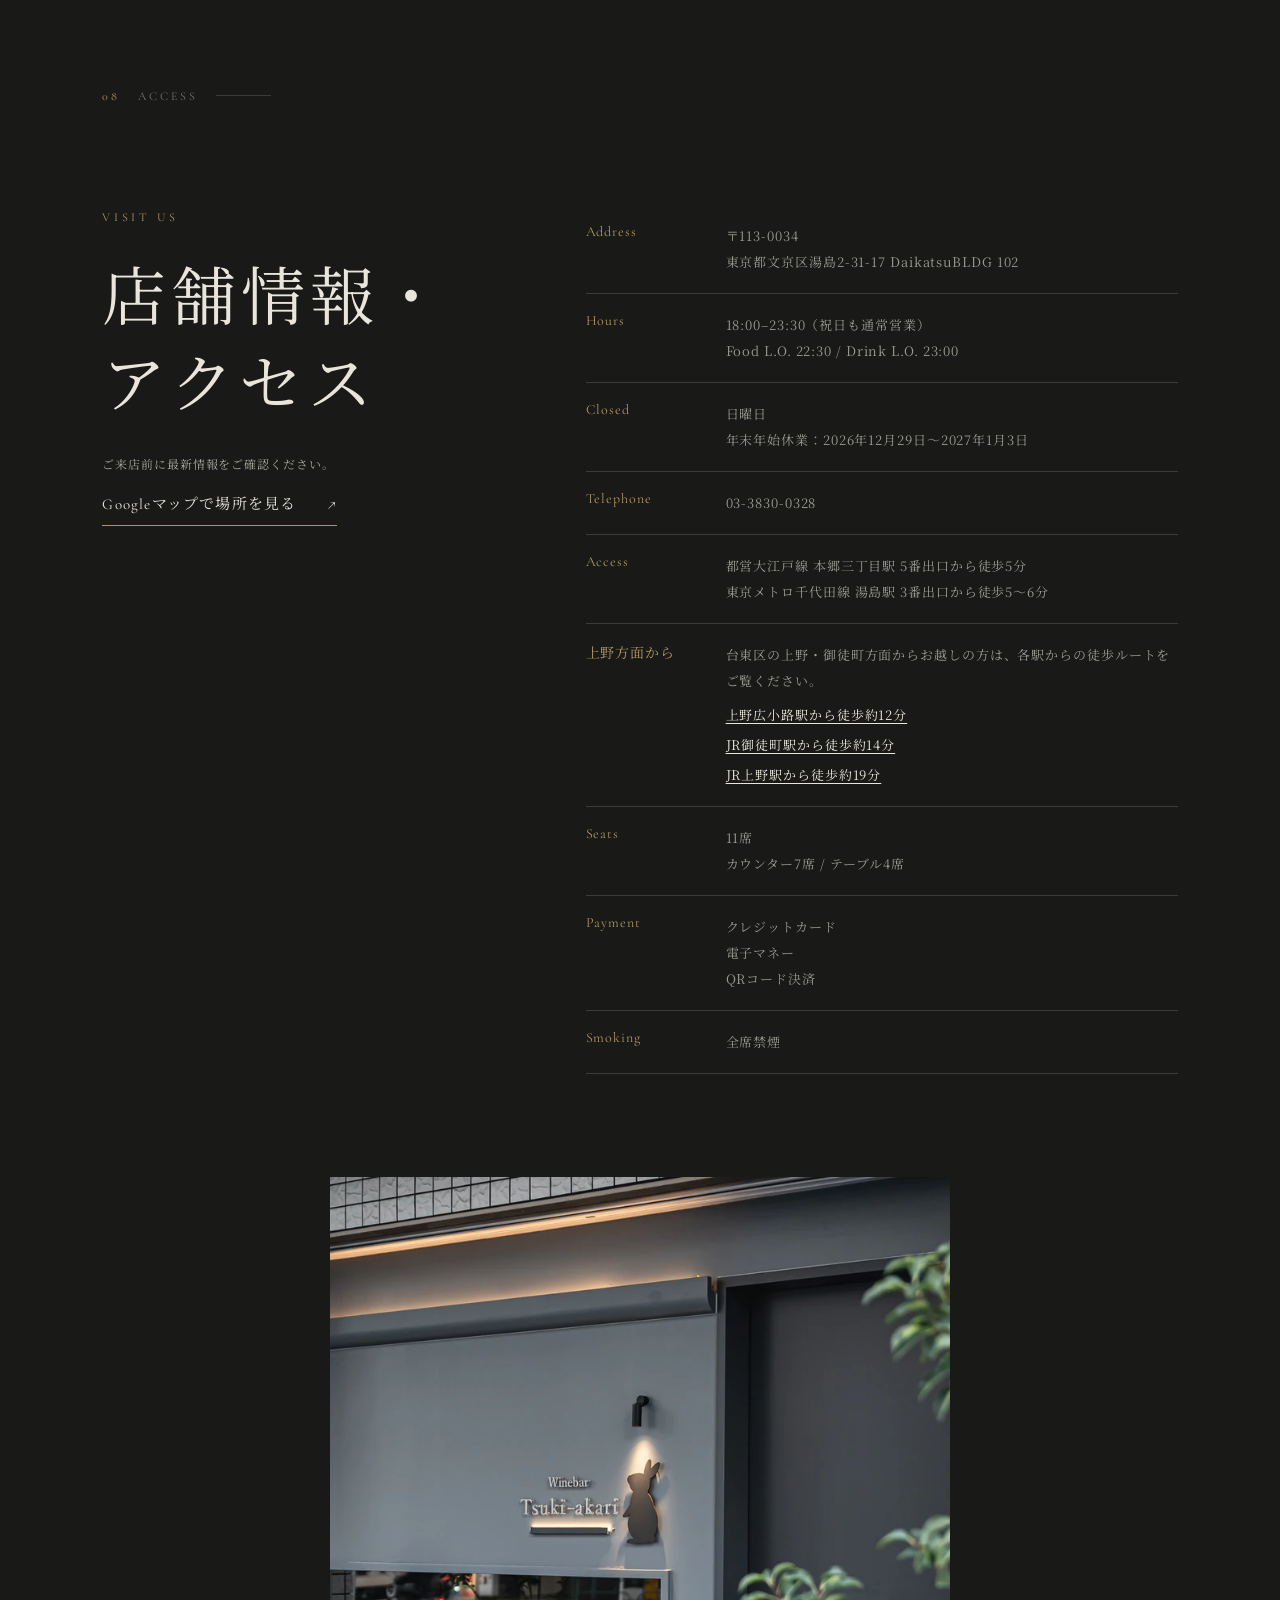
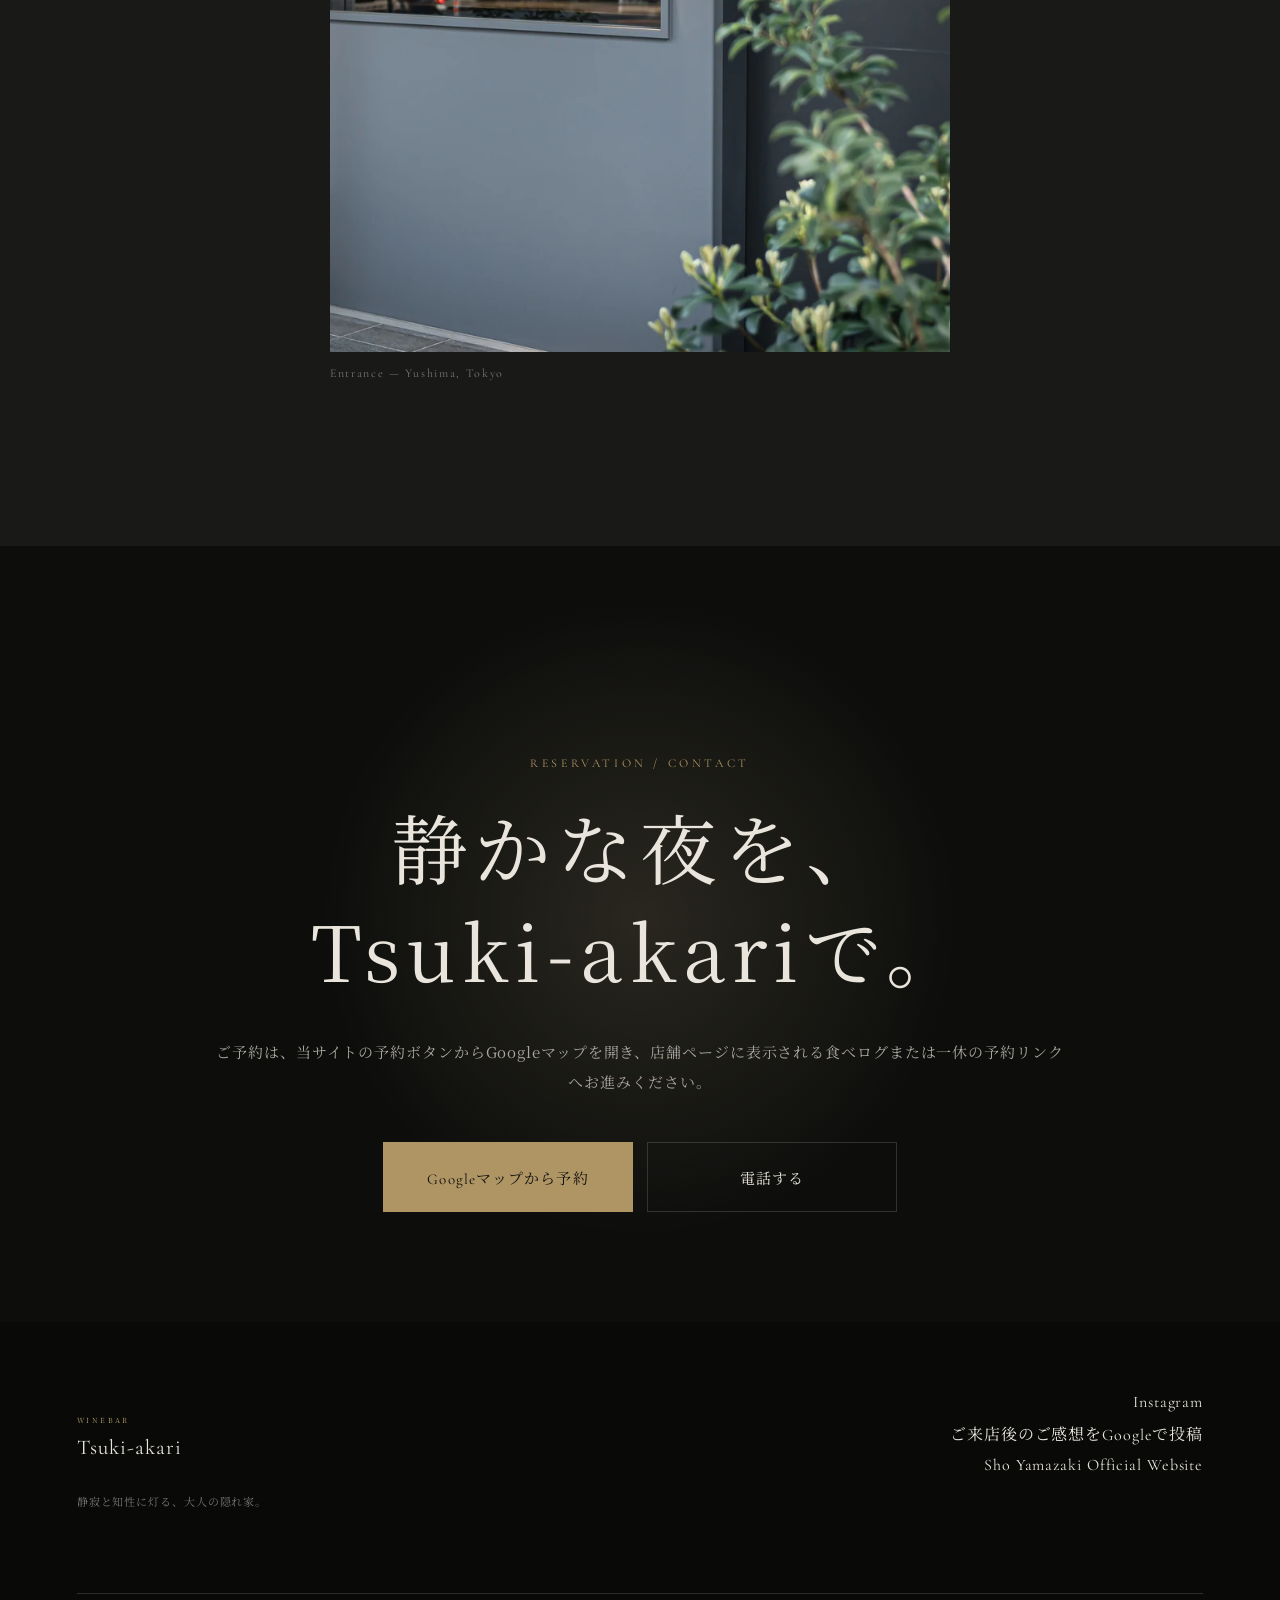
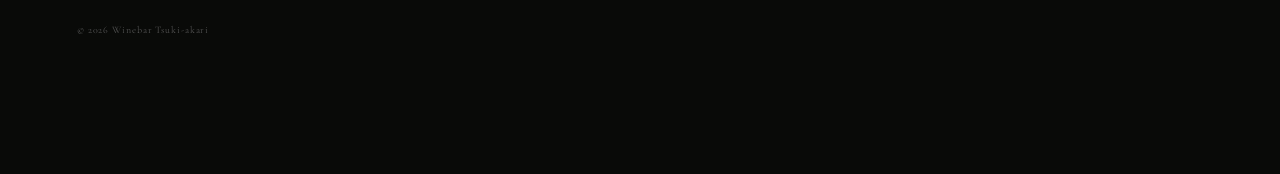
==== commit 94a6d488: "Clarify sommelier links for Tsuki-akari guests" ====
--- a/index.html
+++ b/index.html
@@ -88,7 +88,7 @@
     <nav id="global-nav" class="global-nav" aria-label="メインナビゲーション">
       <a href="#concept">Concept</a>
       <a class="nav-destination" href="menu/">Menu<span>メニュー</span></a>
-      <a href="#sommelier">Sommelier</a>
+      <a class="nav-destination" href="#sommelier">Sommelier<span>ソムリエ紹介</span></a>
       <a class="nav-destination" href="#information">Access<span>店舗情報</span></a>
       <a class="nav-destination" href="#guest-information">Information<span>ご利用案内</span></a>
       <a class="nav-reserve" href="#reservation">Reservation</a>
@@ -171,11 +171,11 @@
         <div class="sommelier-copy reveal">
           <p class="eyebrow">Shaping an evening</p>
           <h2 id="sommelier-title">山崎 翔 <small>Sho Yamazaki</small></h2>
-          <p class="role">ソムリエ / 飲食DXプロデューサー</p>
-          <p>山崎翔は文京区湯島のワインバー Tsuki-akari を運営し、ソムリエとしてワインの選定と接客を担当しています。お好みやご予算を伺いながら、グラスワインや料理とのペアリングをご提案します。</p>
+          <p class="role">ツキアカリのソムリエ</p>
+          <p>山崎翔は文京区湯島のワインバー Tsuki-akari を運営し、ソムリエとしてワインの選定と接客を担当しています。初めての方も、お好みやご予算をお聞かせください。グラスワイン一杯から、料理に合わせたペアリングまでご提案します。</p>
           <p>J.S.A.認定ワインエキスパート。元プロギタリストとして磨いた感性と構成力を、ワイン選定、ペアリング、接客、空間づくりに活かしています。</p>
           <p>ワインコミュニティ「CAMOS TOKYO」元運営責任者。</p>
-          <a class="text-link" href="https://sho-yamazaki.jp/profile/" target="_blank" rel="noopener noreferrer">山崎翔のプロフィール <span aria-hidden="true">↗</span></a>
+          <a class="text-link" href="https://sho-yamazaki.jp/profile/" target="_blank" rel="noopener noreferrer">ソムリエ 山崎翔の公式プロフィール <span aria-hidden="true">↗</span></a>
         </div>
       </div>
     </section>
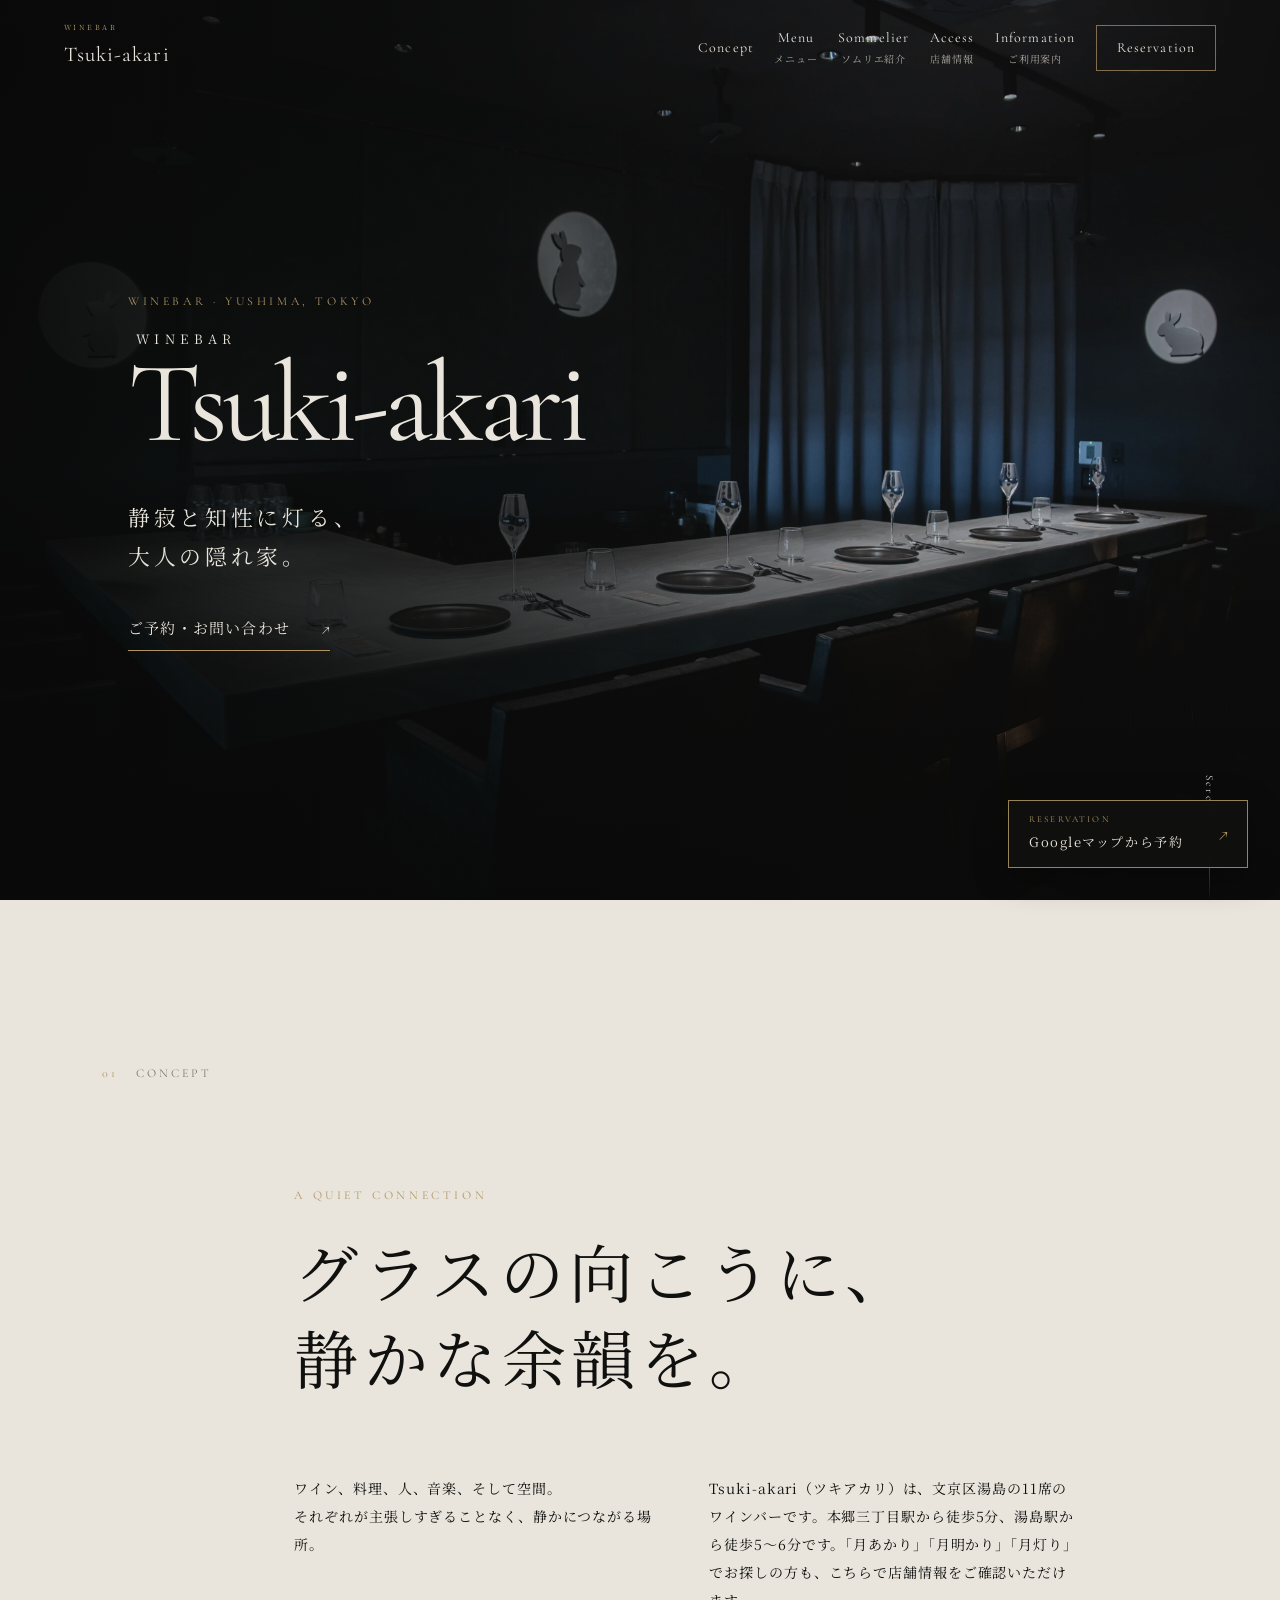
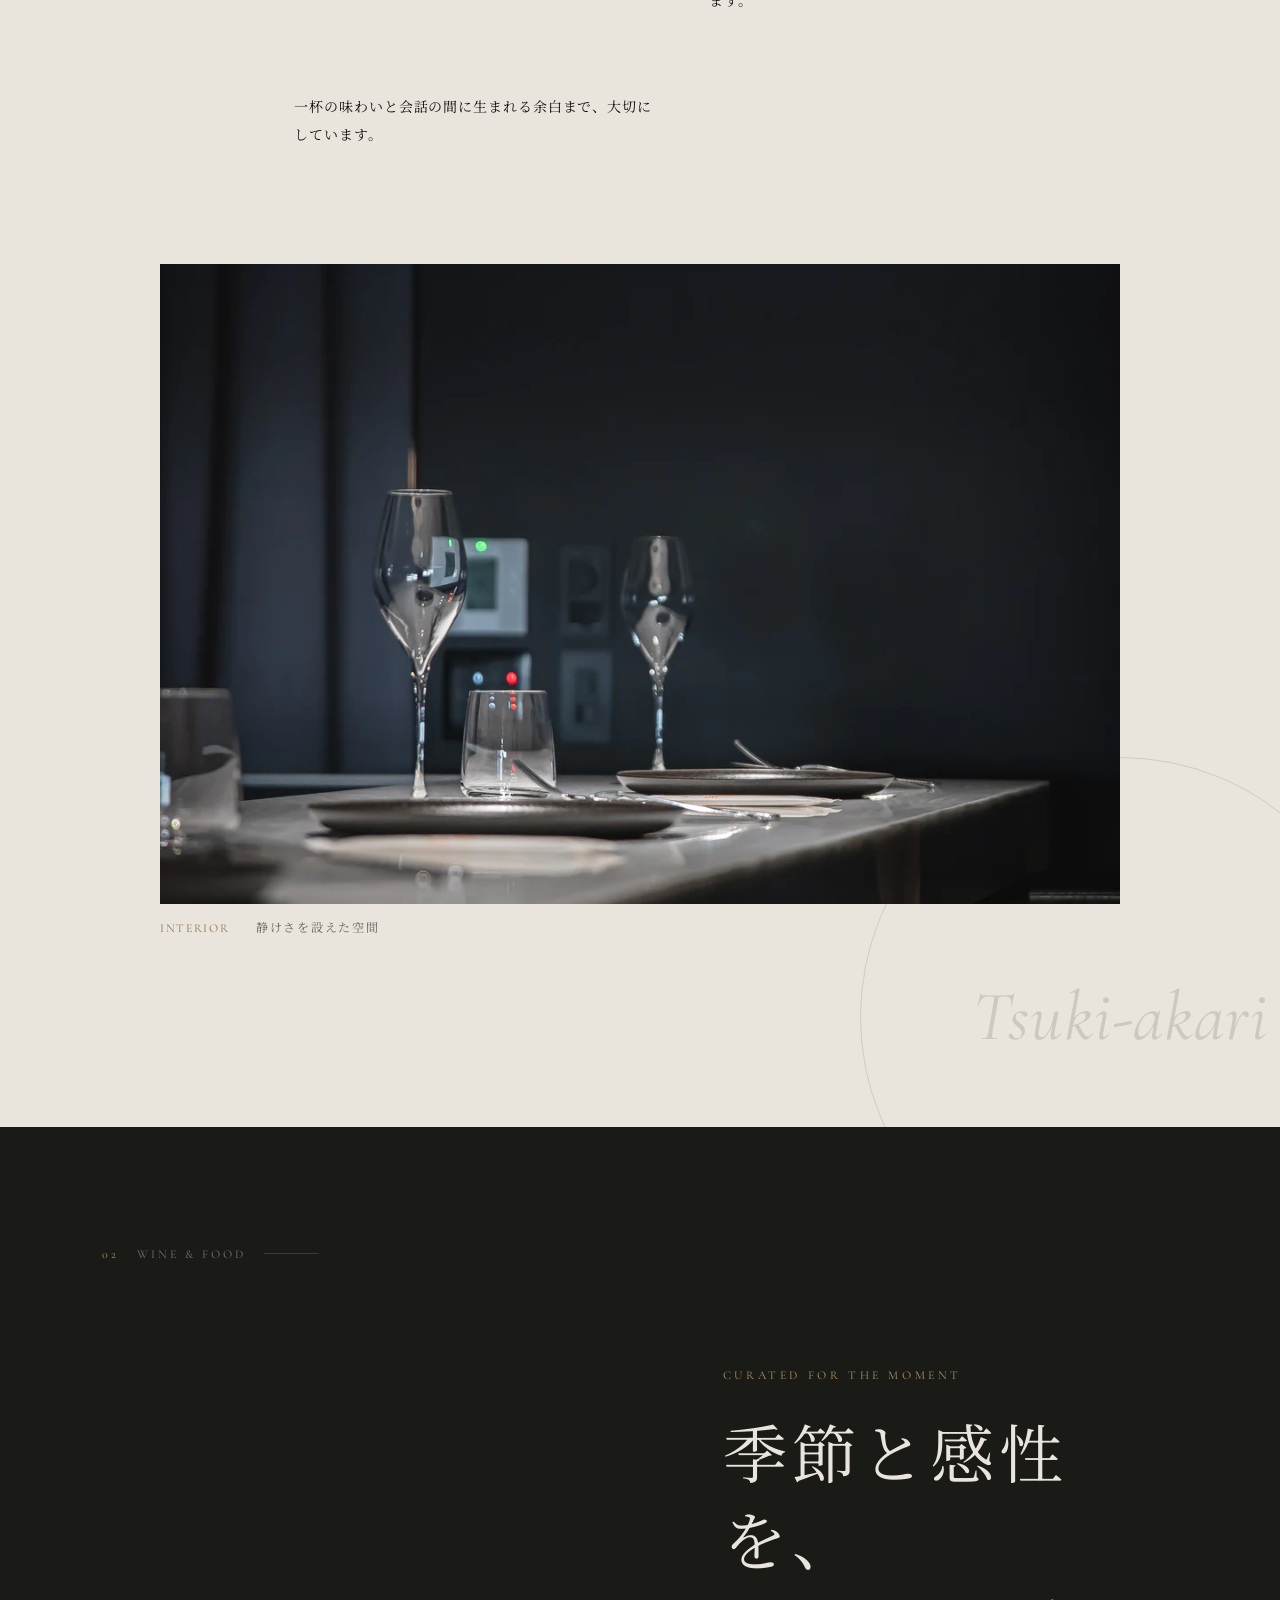
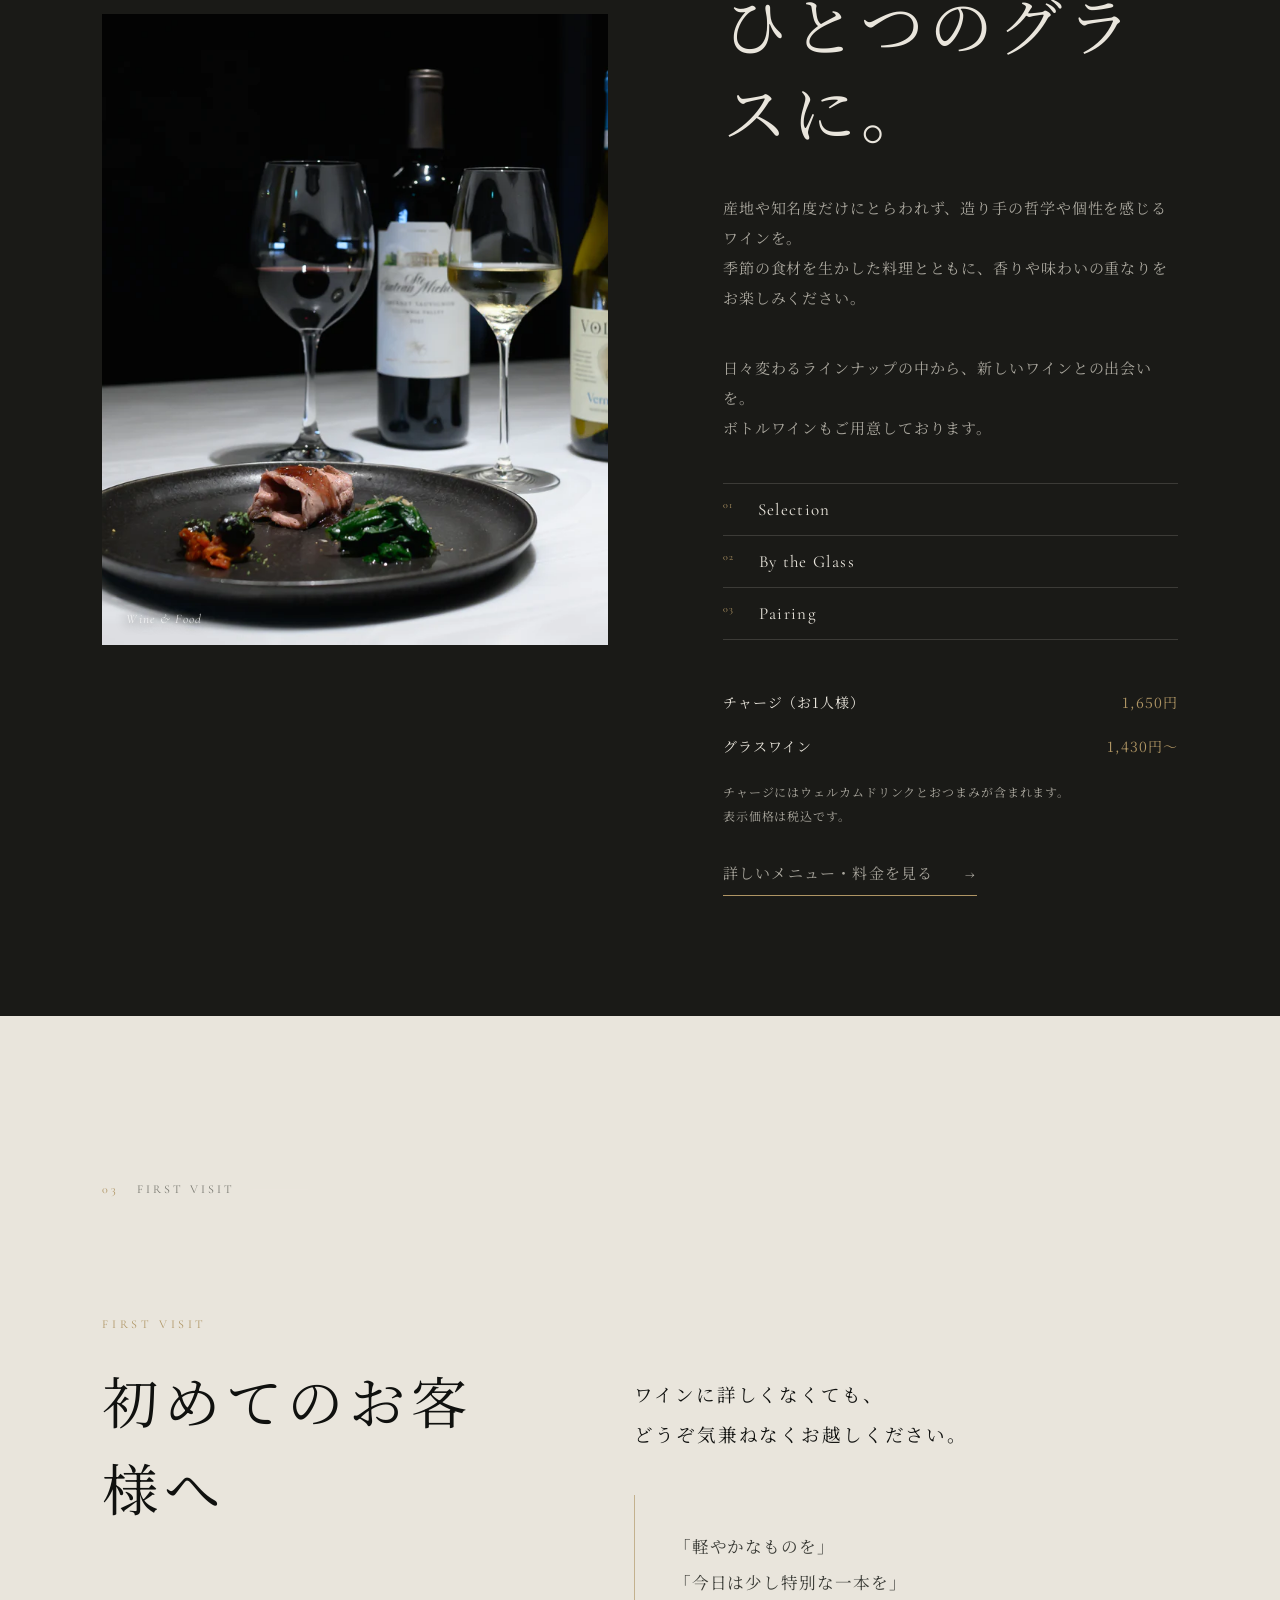
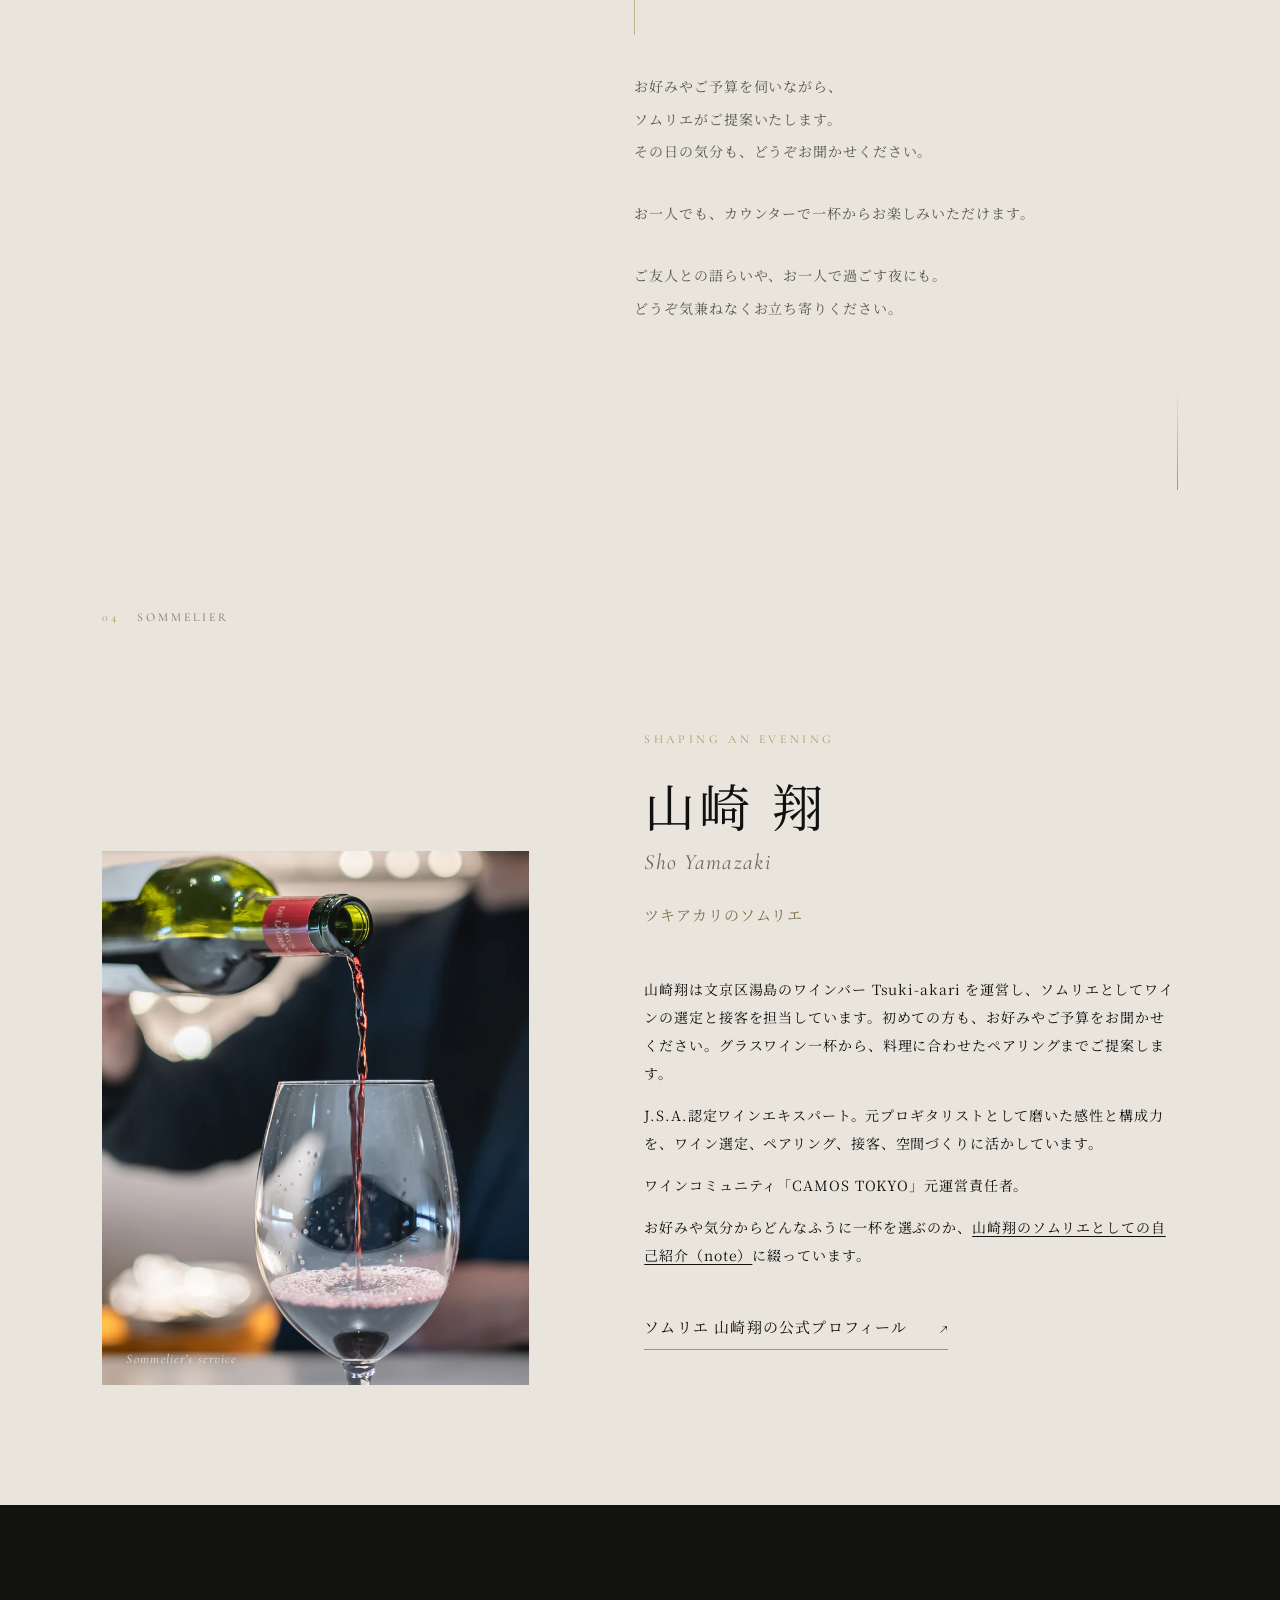
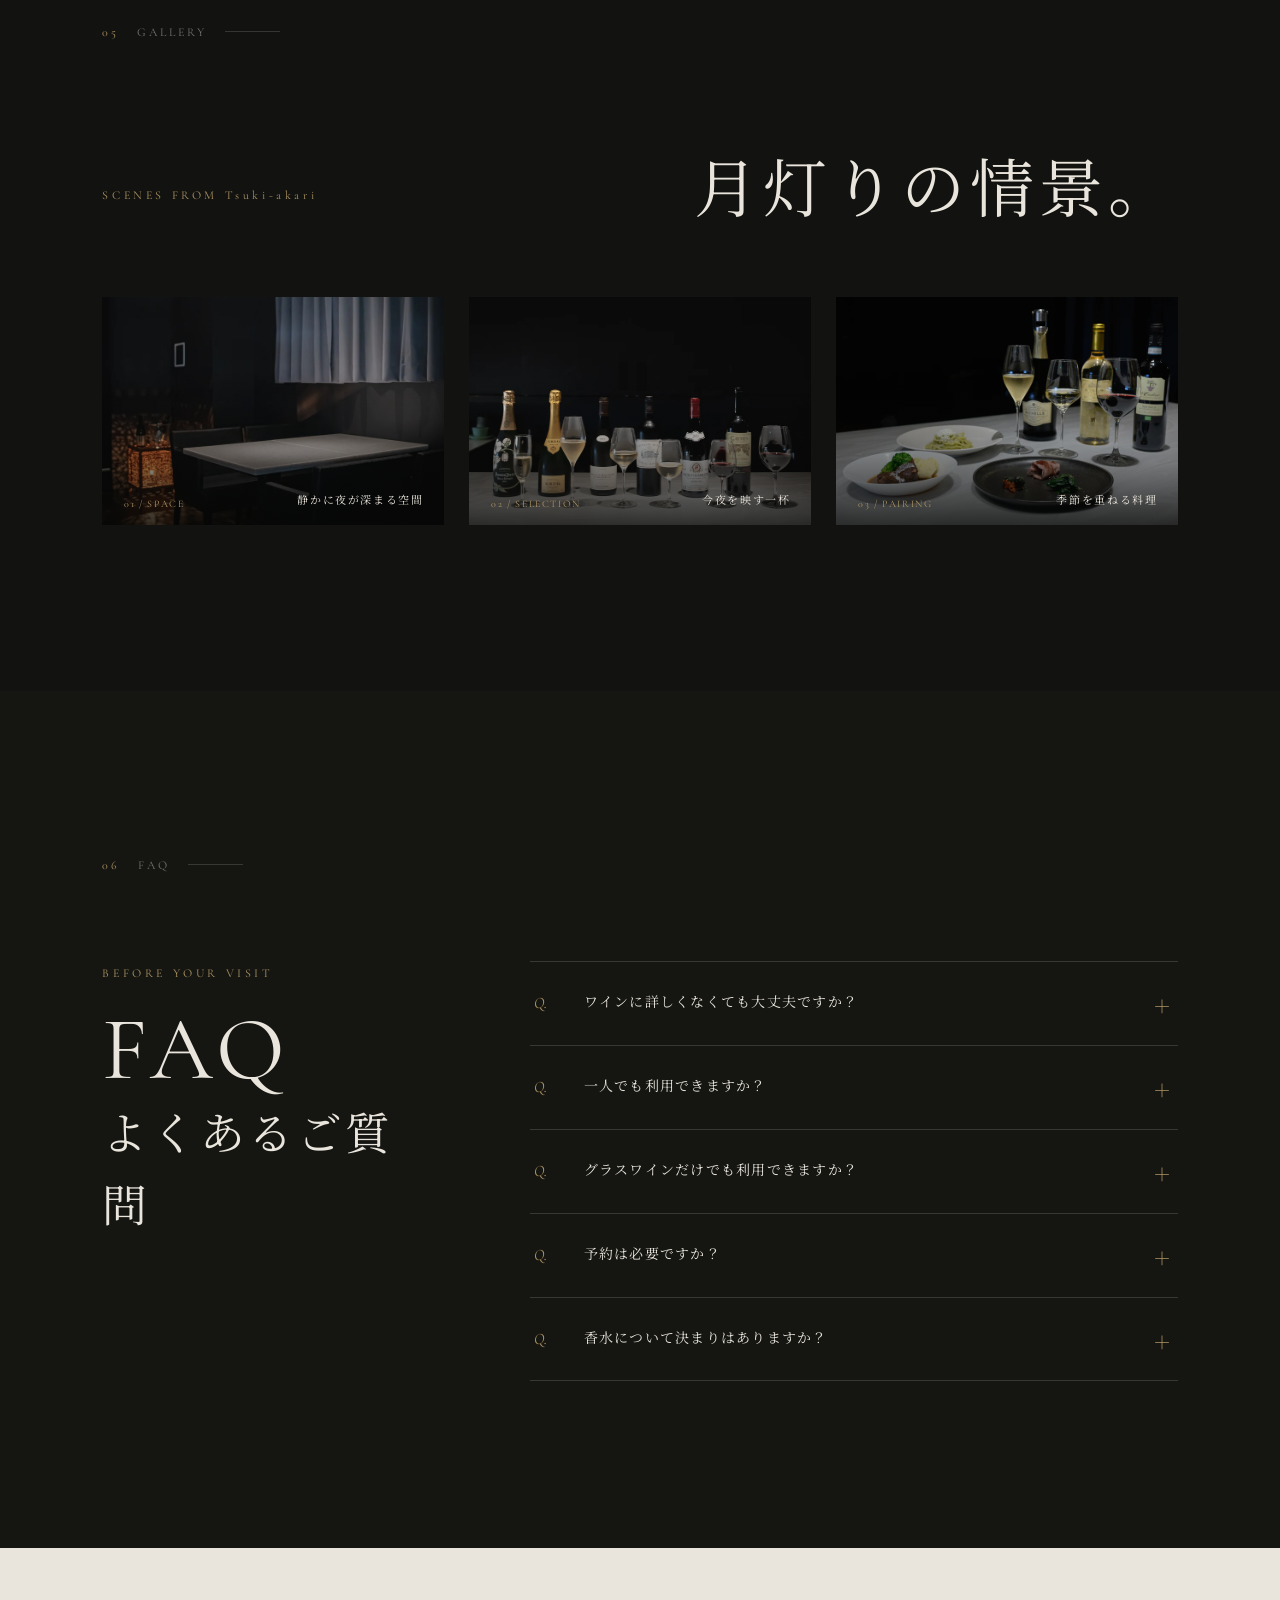
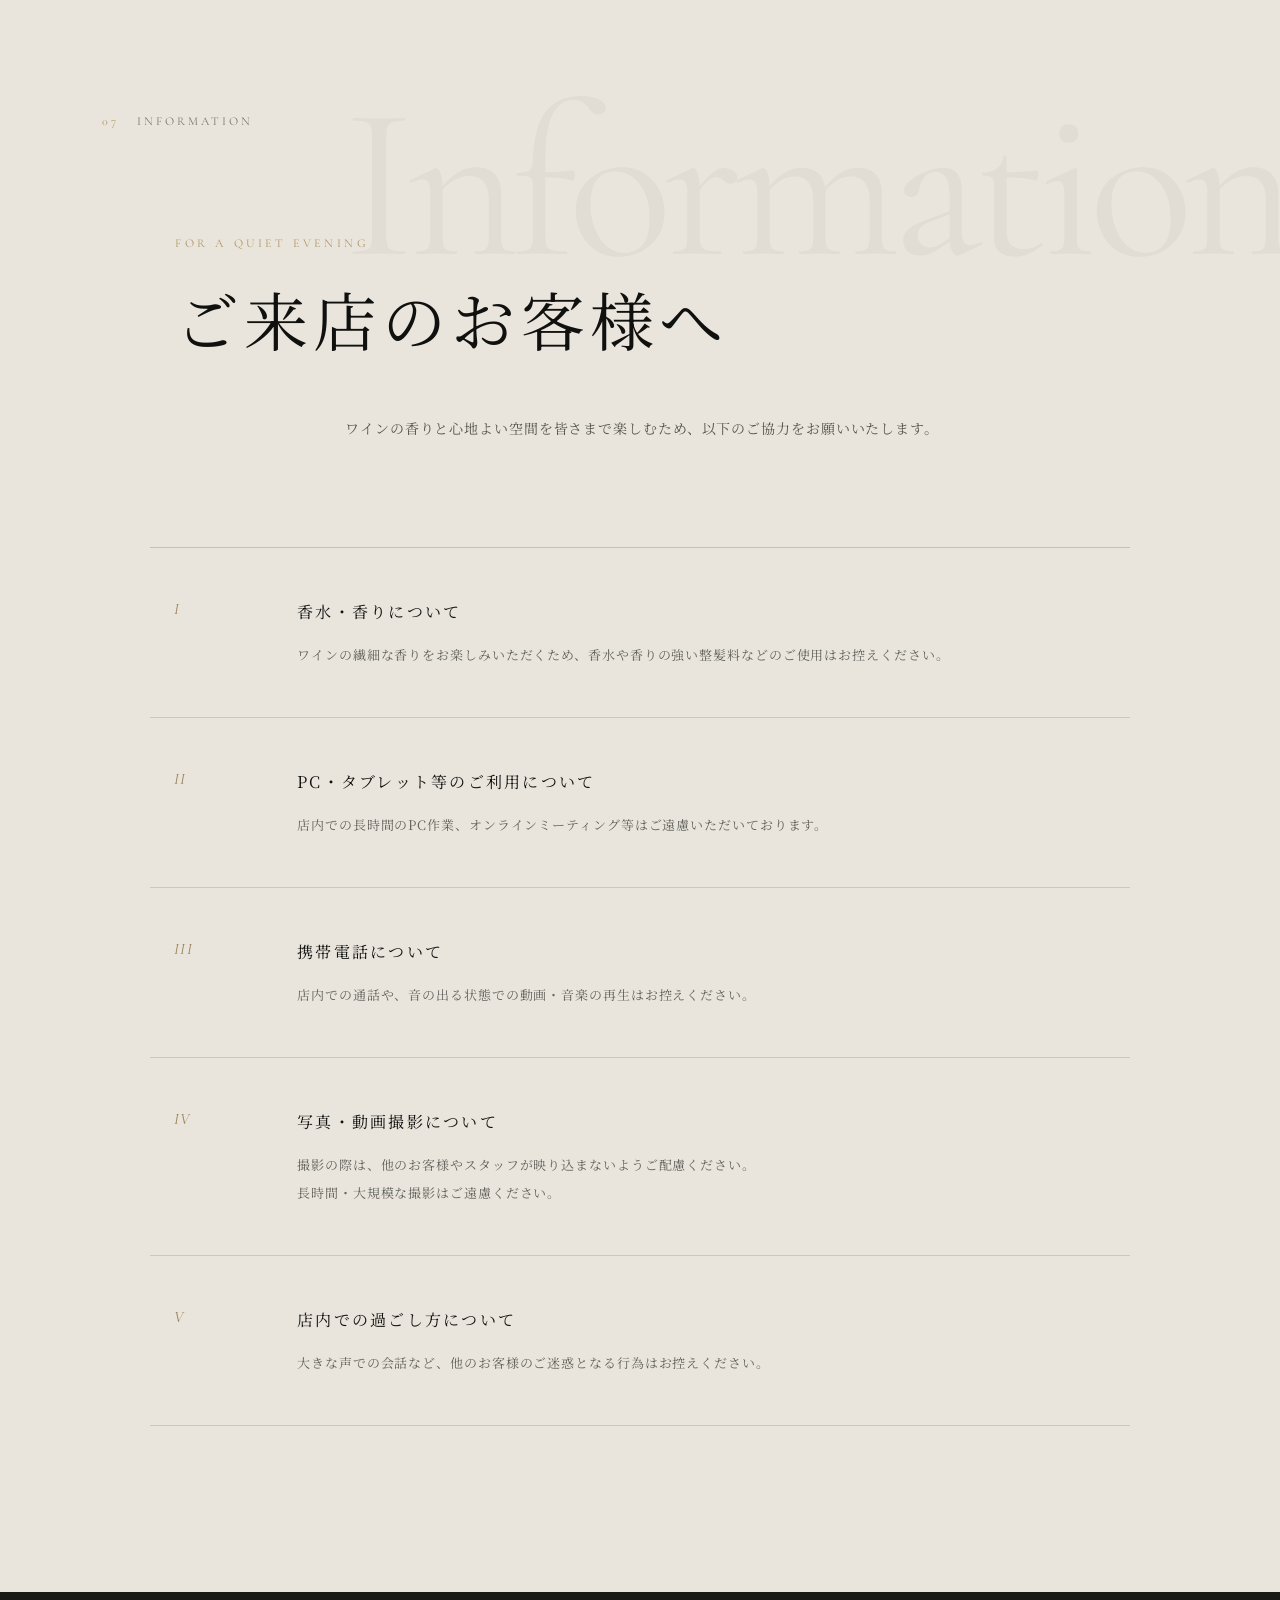
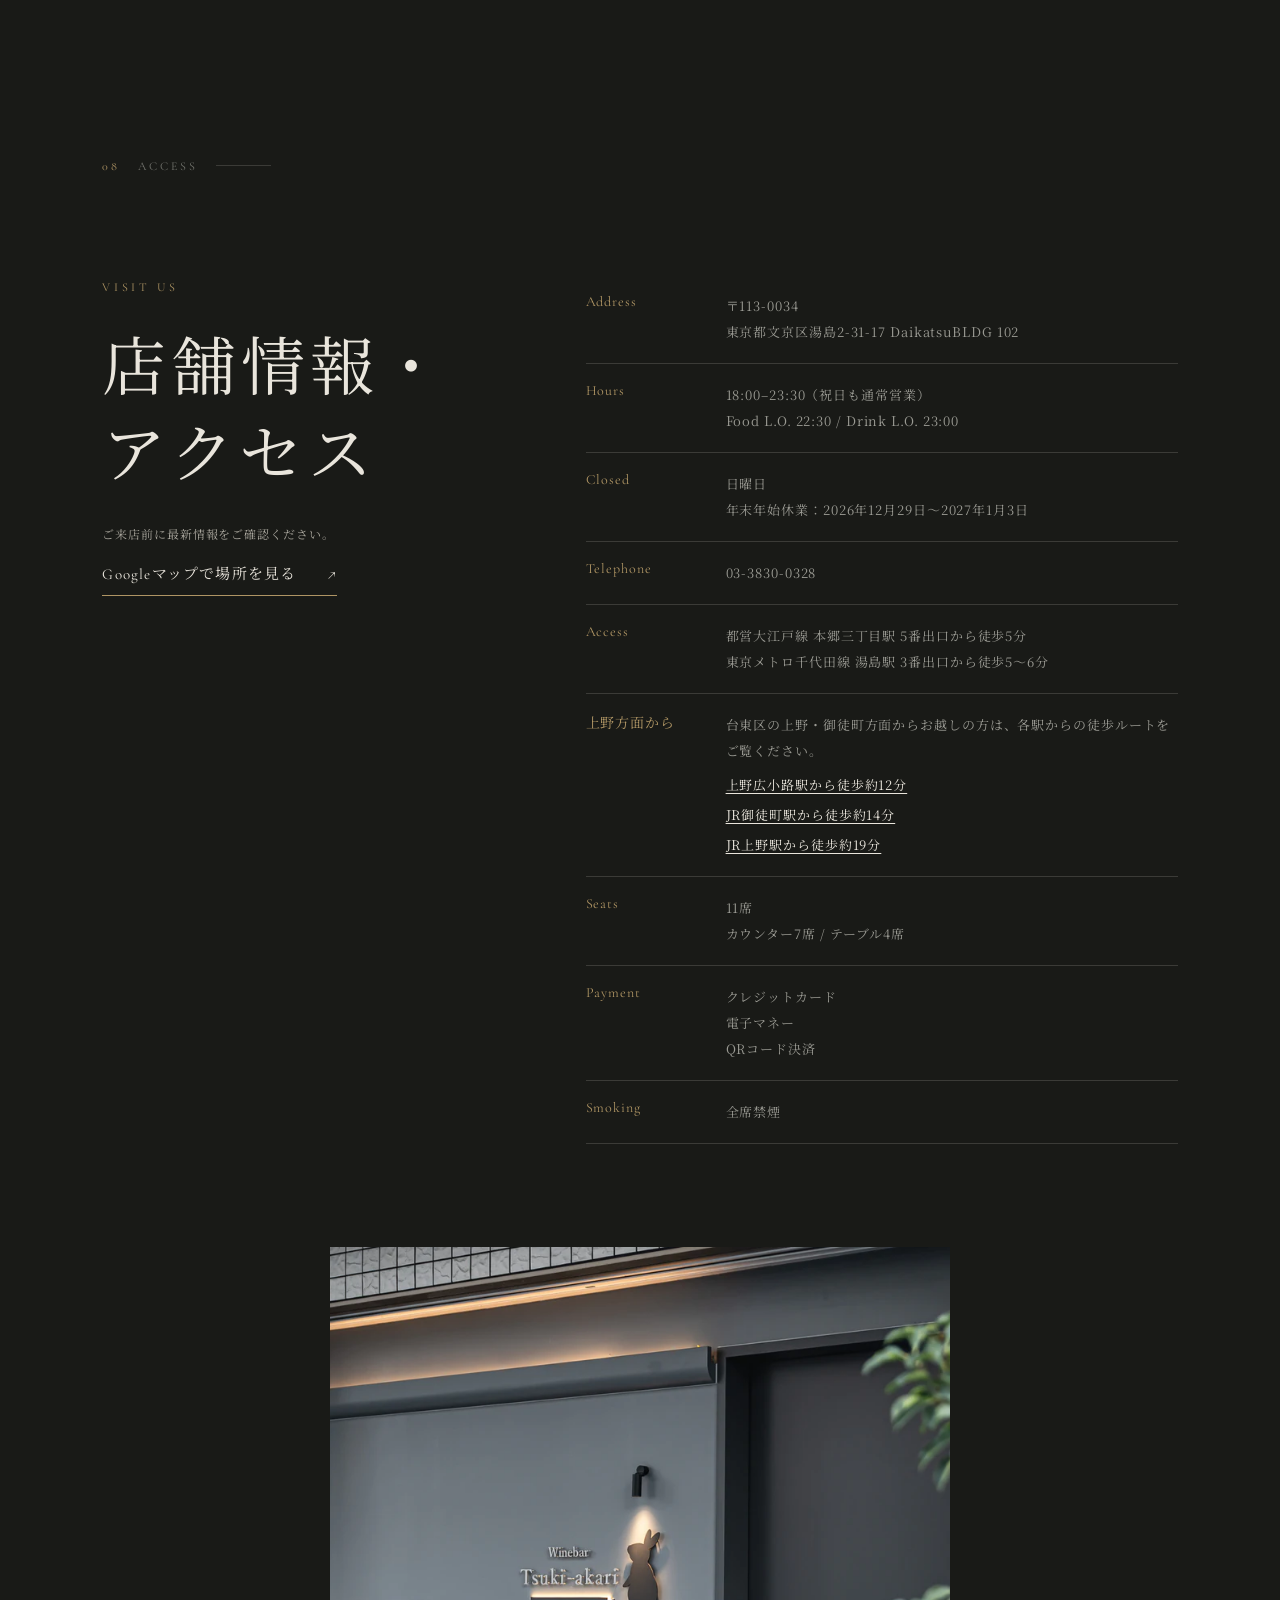
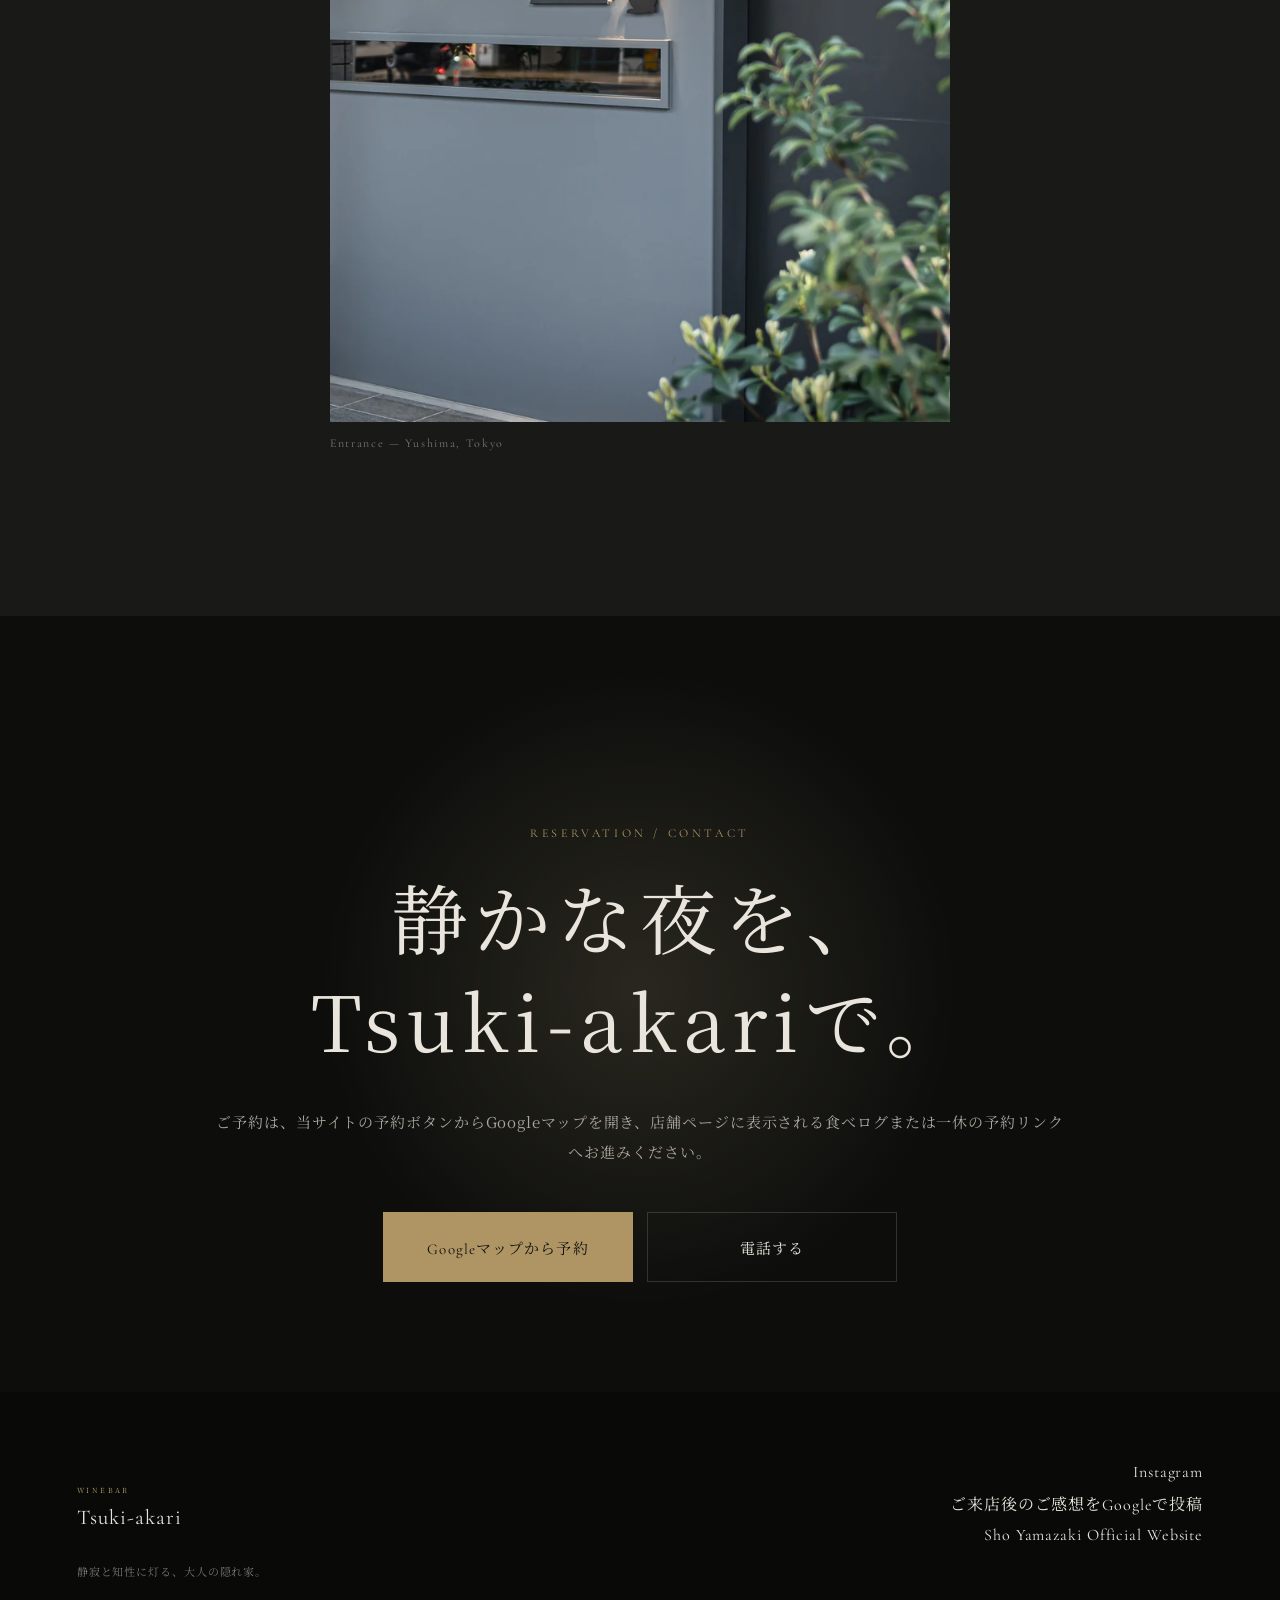
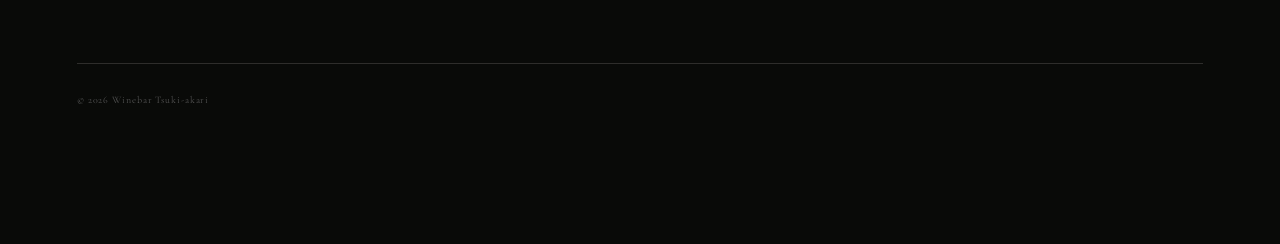
==== commit fb617ec9: "Link the Tsuki-akari sommelier introduction to note" ====
--- a/index.html
+++ b/index.html
@@ -21,7 +21,7 @@
   <meta name="twitter:description" content="静寂と知性に灯る、大人の隠れ家。">
   <meta name="twitter:image" content="https://tsuki-akari.tokyo/assets/カウンター.jpeg">
   <link rel="icon" href="assets/favicon.svg" type="image/svg+xml">
-  <link rel="stylesheet" href="styles.css?v=20261113-1">
+  <link rel="stylesheet" href="styles.css?v=20261113-2">
   <script type="application/ld+json">
   {
     "@context": "https://schema.org",
@@ -175,6 +175,7 @@
           <p>山崎翔は文京区湯島のワインバー Tsuki-akari を運営し、ソムリエとしてワインの選定と接客を担当しています。初めての方も、お好みやご予算をお聞かせください。グラスワイン一杯から、料理に合わせたペアリングまでご提案します。</p>
           <p>J.S.A.認定ワインエキスパート。元プロギタリストとして磨いた感性と構成力を、ワイン選定、ペアリング、接客、空間づくりに活かしています。</p>
           <p>ワインコミュニティ「CAMOS TOKYO」元運営責任者。</p>
+          <p>お好みや気分からどんなふうに一杯を選ぶのか、<a class="sommelier-note-link" href="https://note.com/shoyamazaki_jp/n/na6c2dc7b15ae">山崎翔のソムリエとしての自己紹介（note）</a>に綴っています。</p>
           <a class="text-link" href="https://sho-yamazaki.jp/profile/" target="_blank" rel="noopener noreferrer">ソムリエ 山崎翔の公式プロフィール <span aria-hidden="true">↗</span></a>
         </div>
       </div>
--- a/styles.css
+++ b/styles.css
@@ -198,6 +198,8 @@
 .access-routes a{color:var(--paper);text-decoration:underline;text-underline-offset:.2em}
 .access-routes a:hover,.access-routes a:focus-visible{color:var(--gold)}
 
+.sommelier-note-link{text-decoration:underline;text-underline-offset:.2em}
+
 /* Menu page */
 .global-nav .is-current{color:var(--gold)}
 .menu-hero{min-height:clamp(420px,60svh,620px);display:grid;place-items:center;padding:130px 24px 80px;text-align:center;background:radial-gradient(circle at 50% 30%,#25241e 0,transparent 35%),#10110f;border-bottom:1px solid var(--line)}
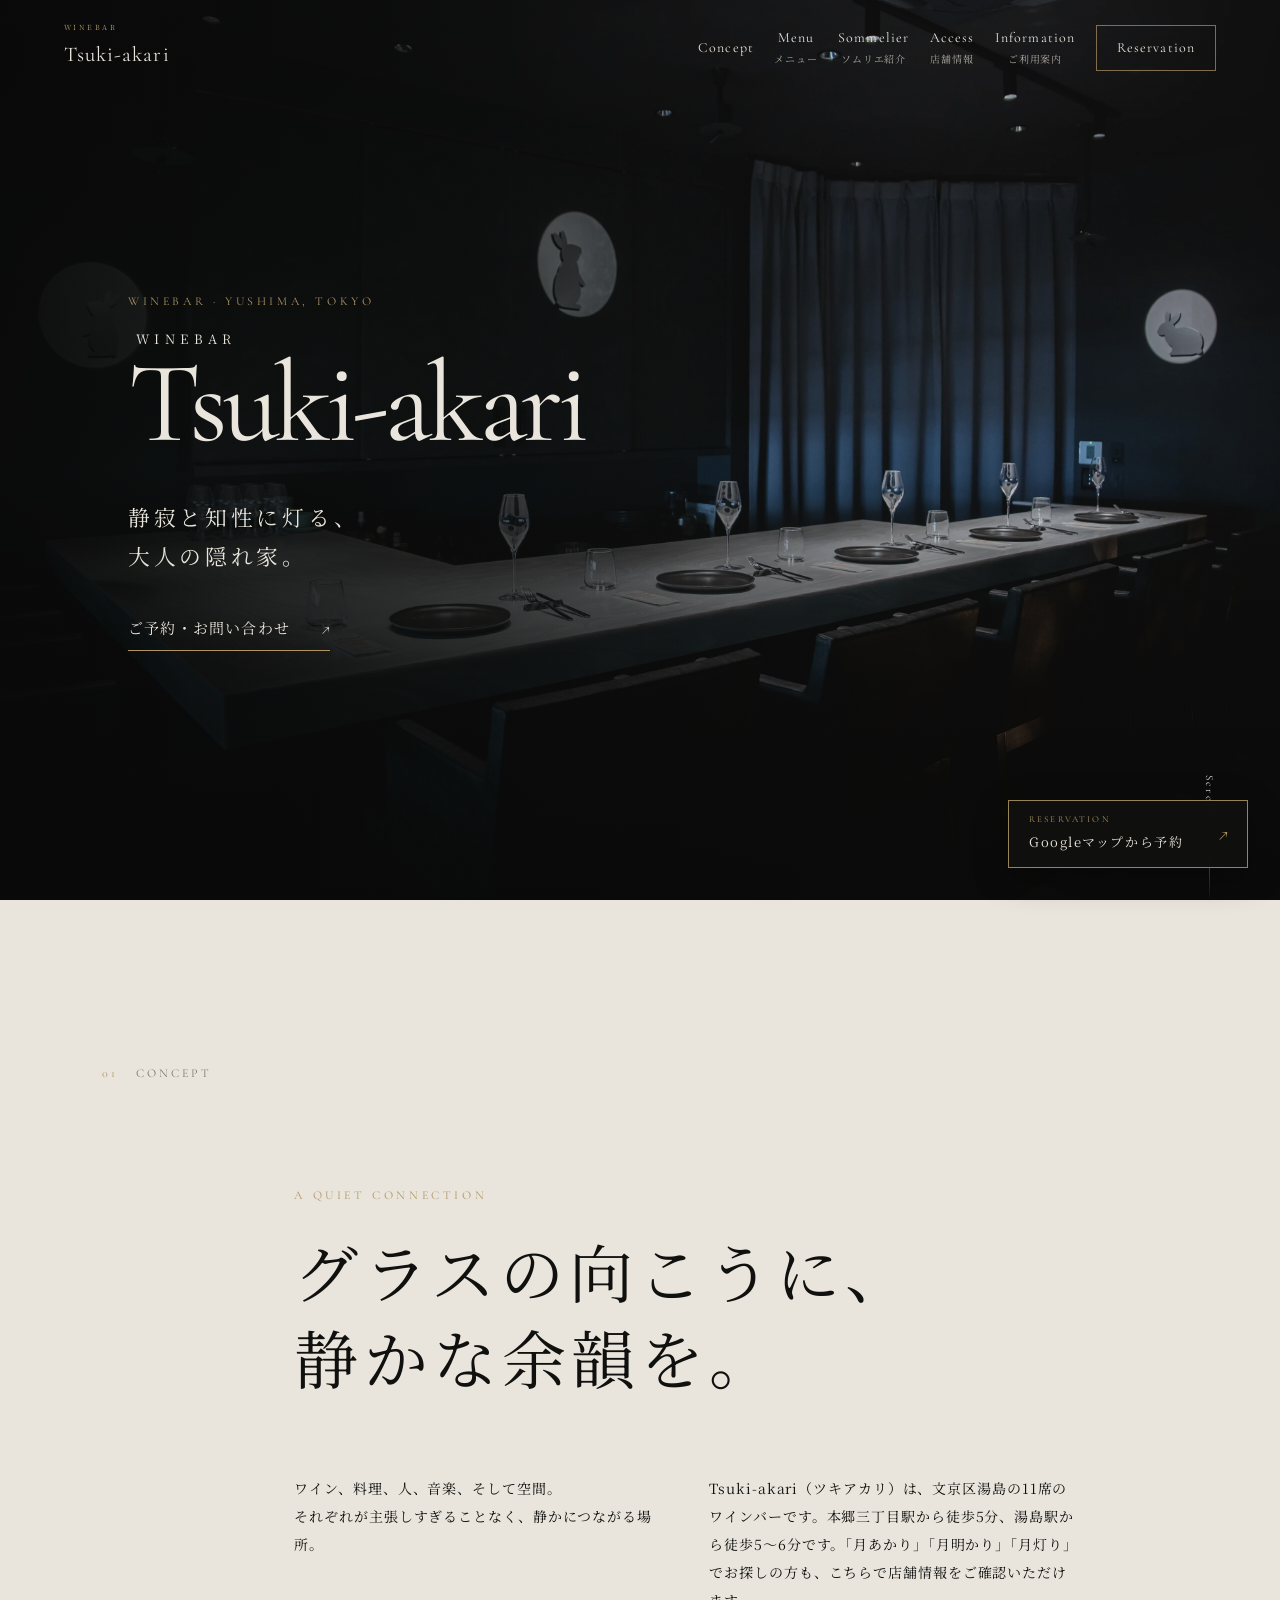
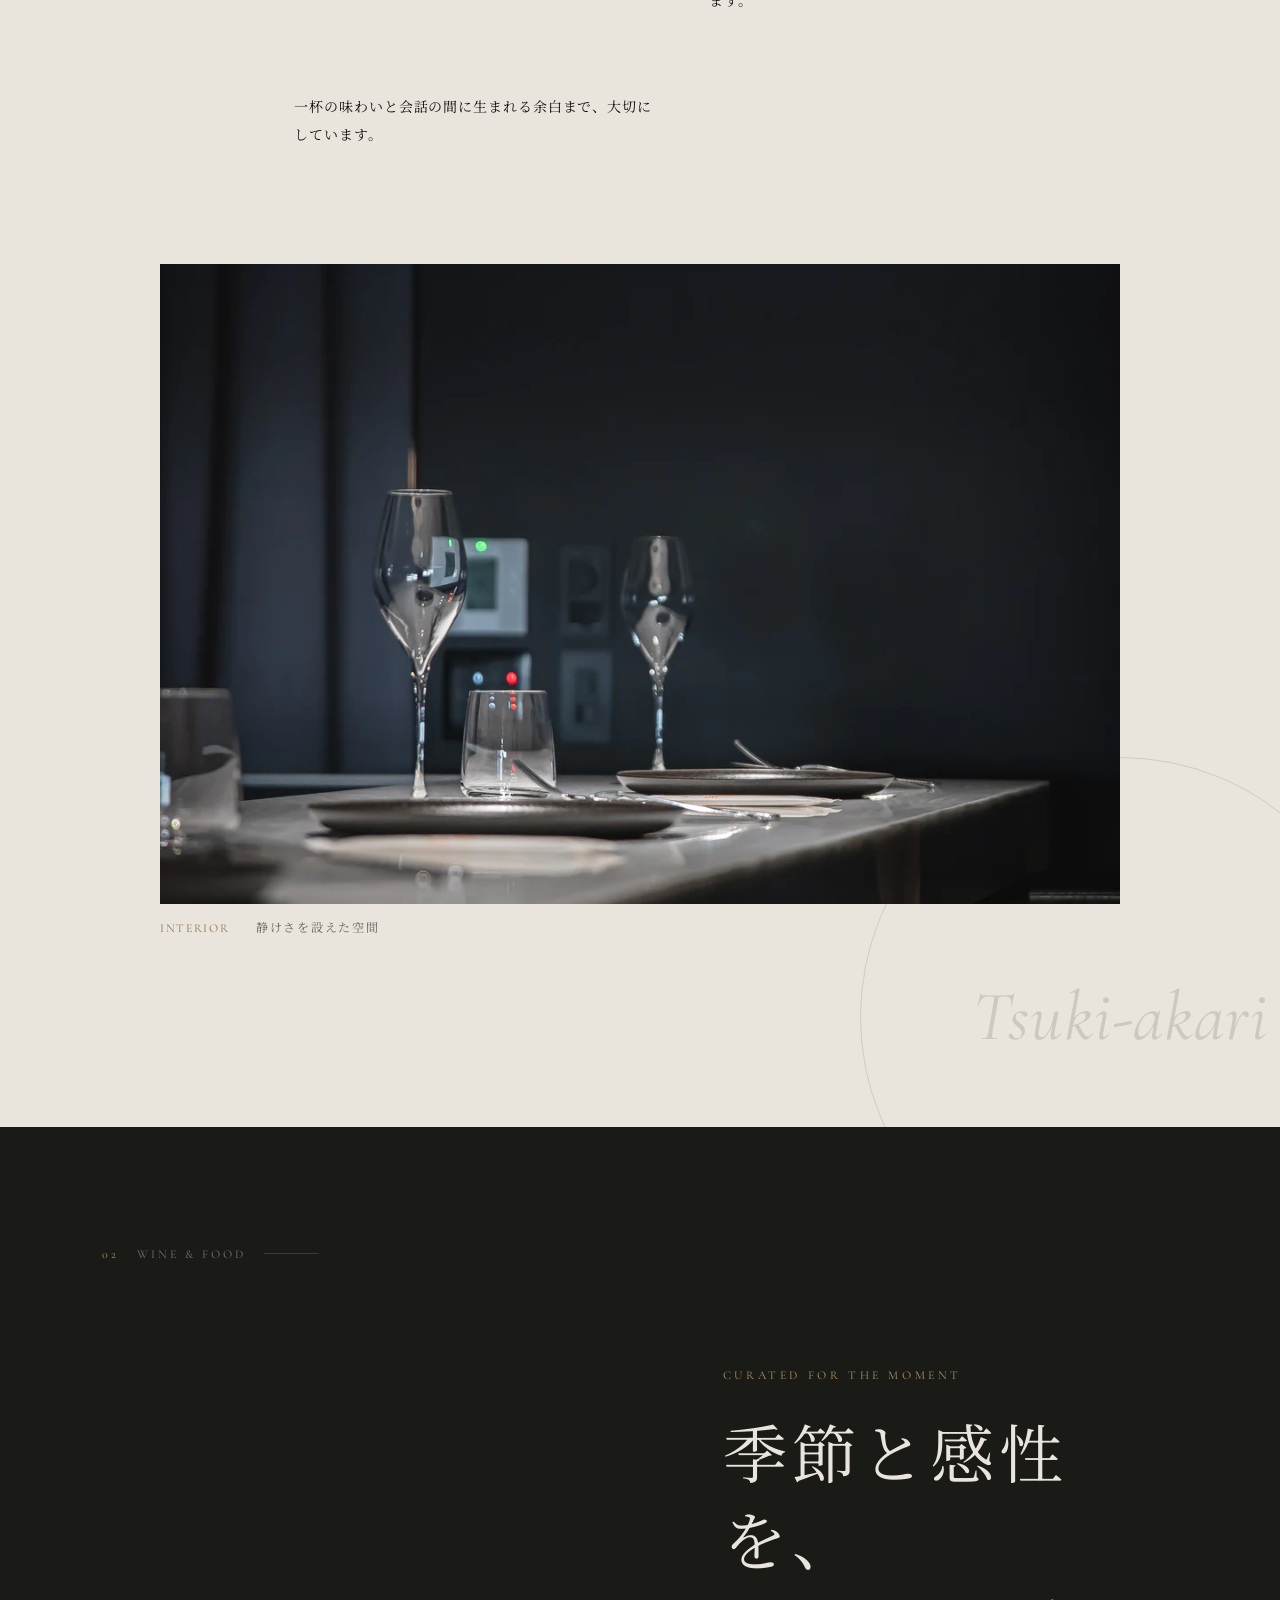
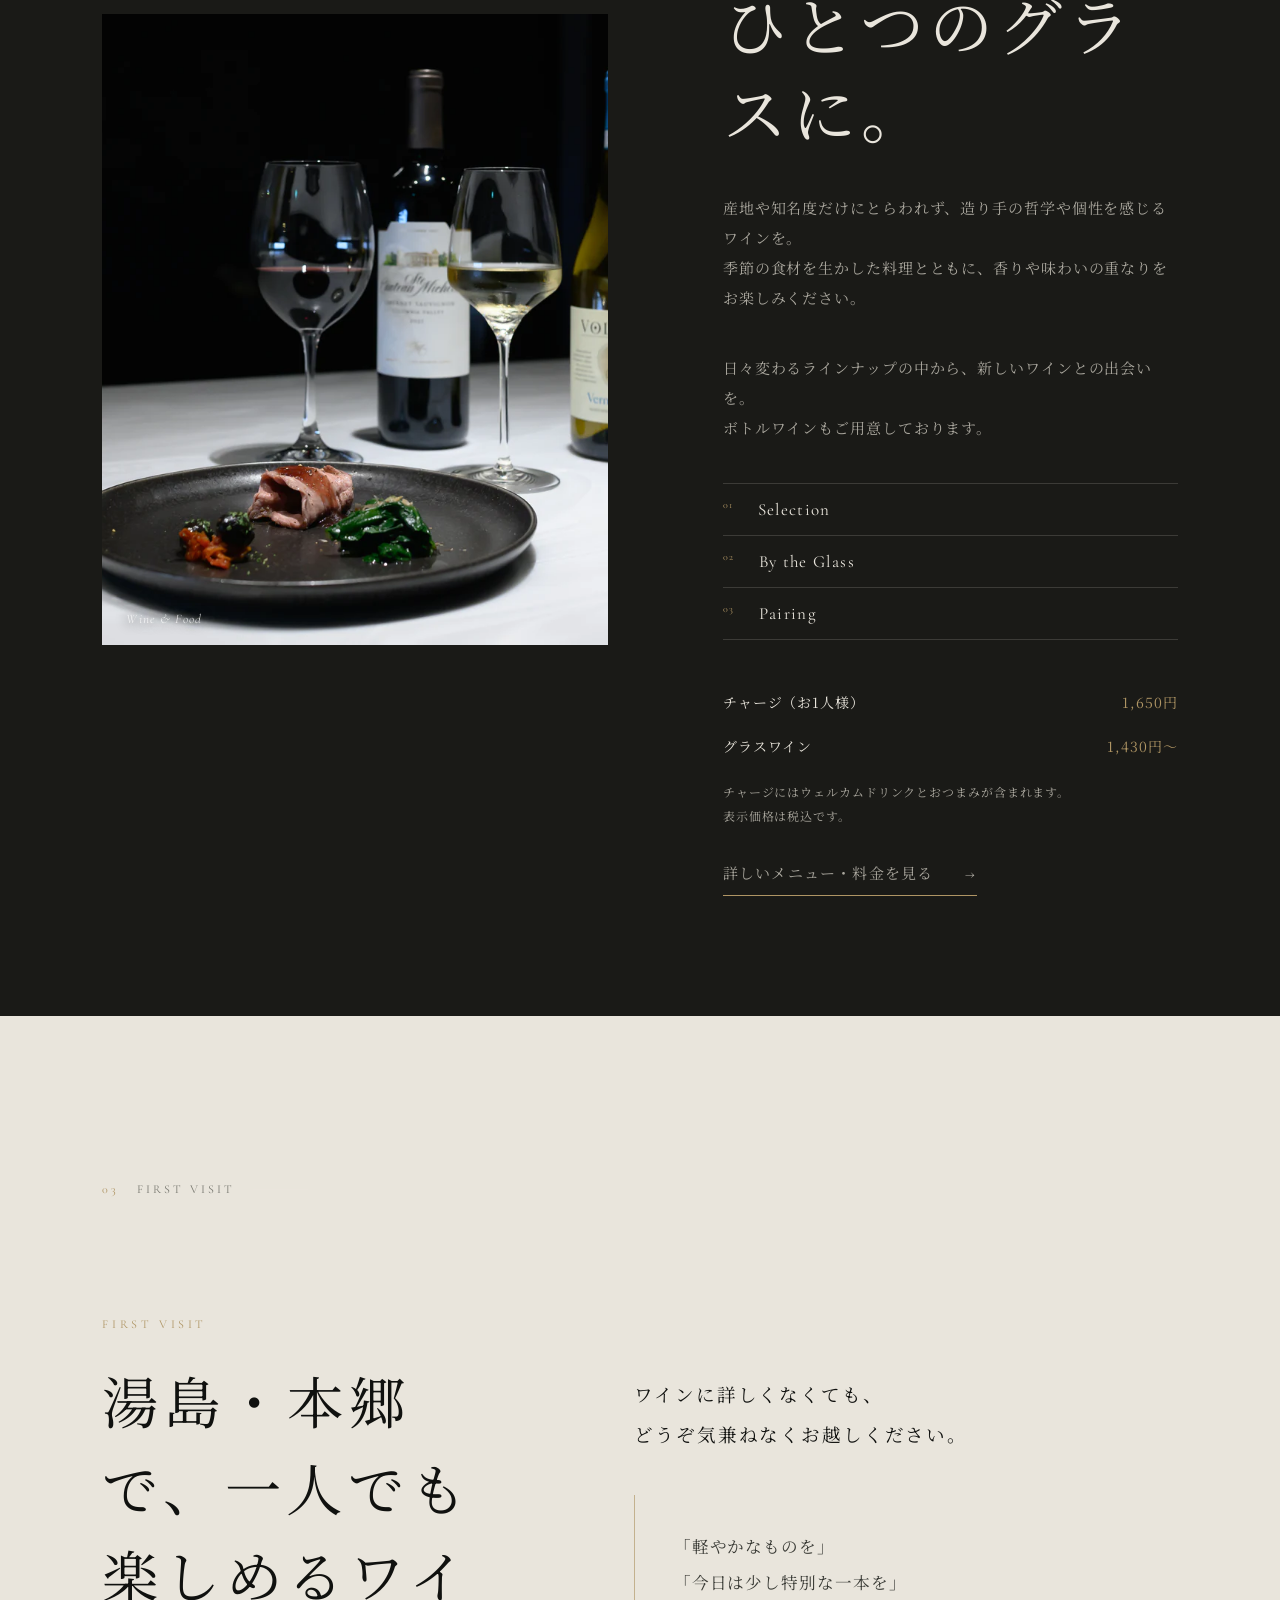
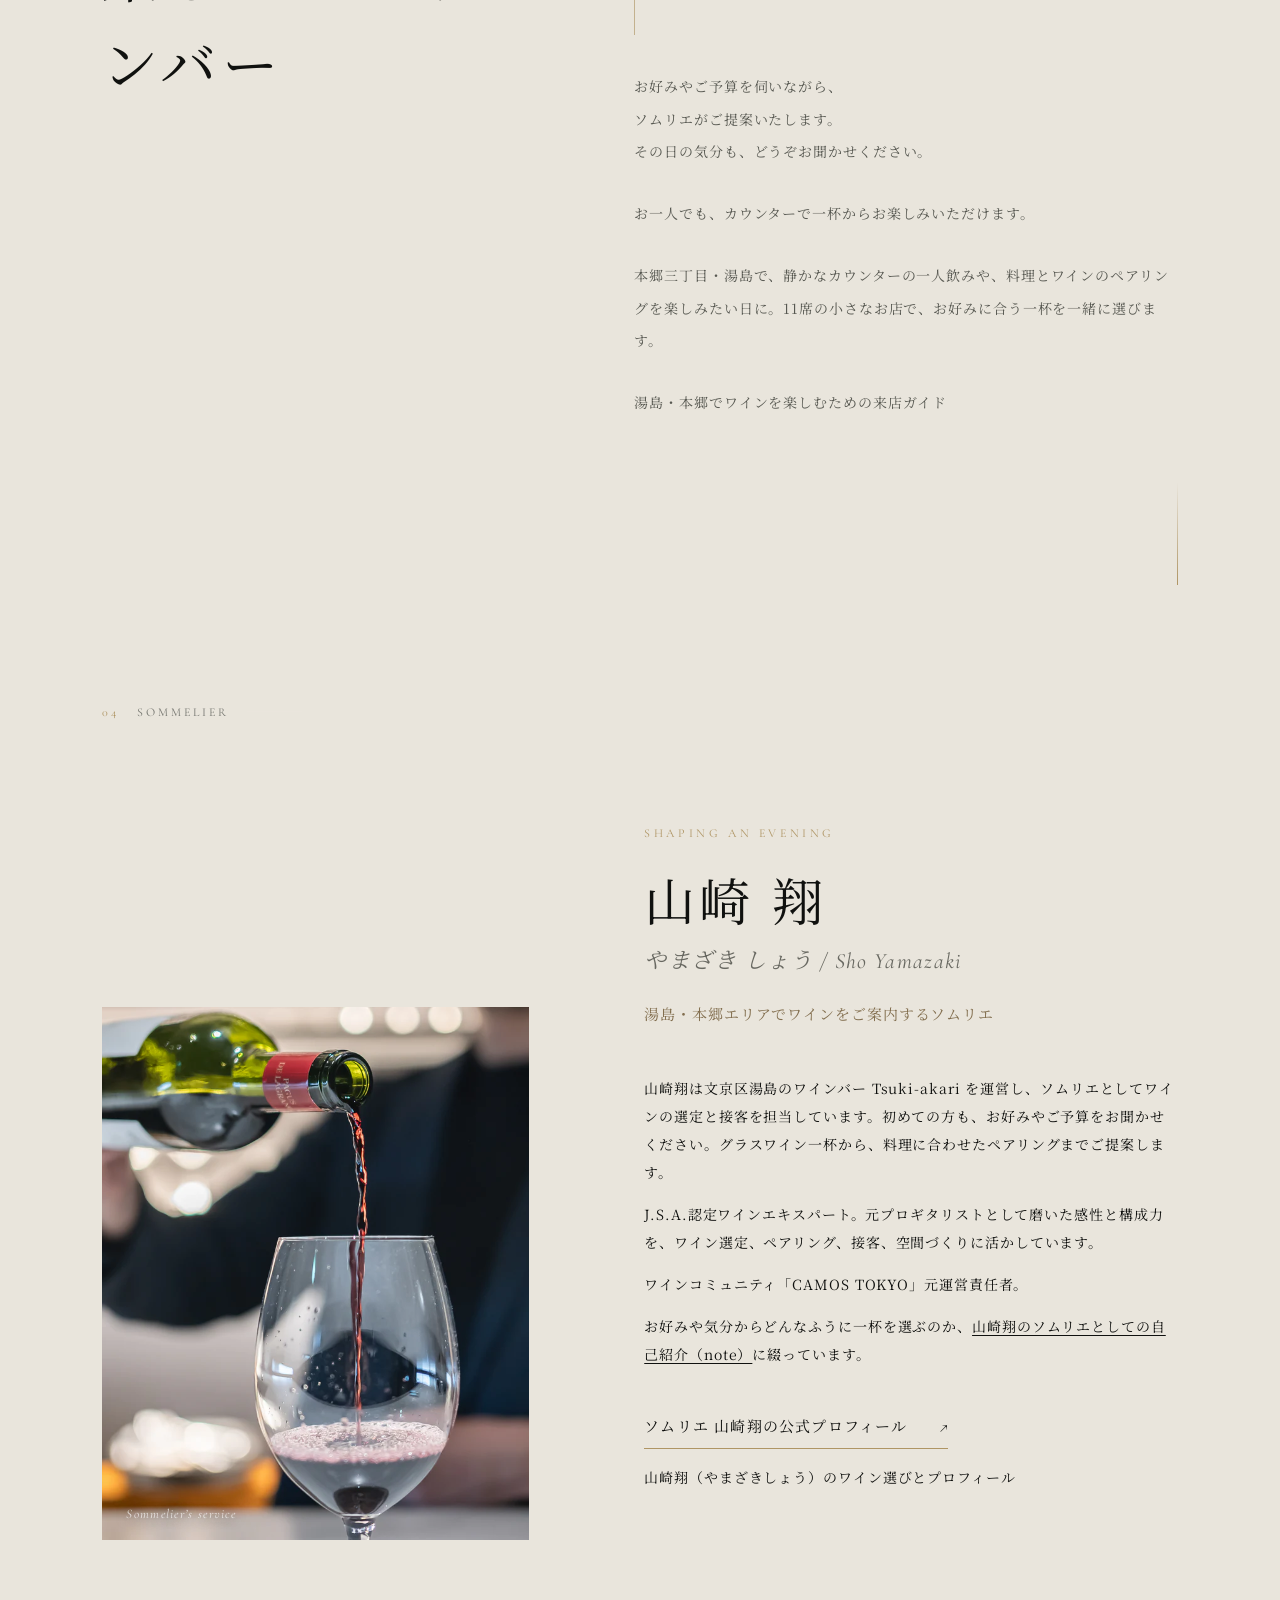
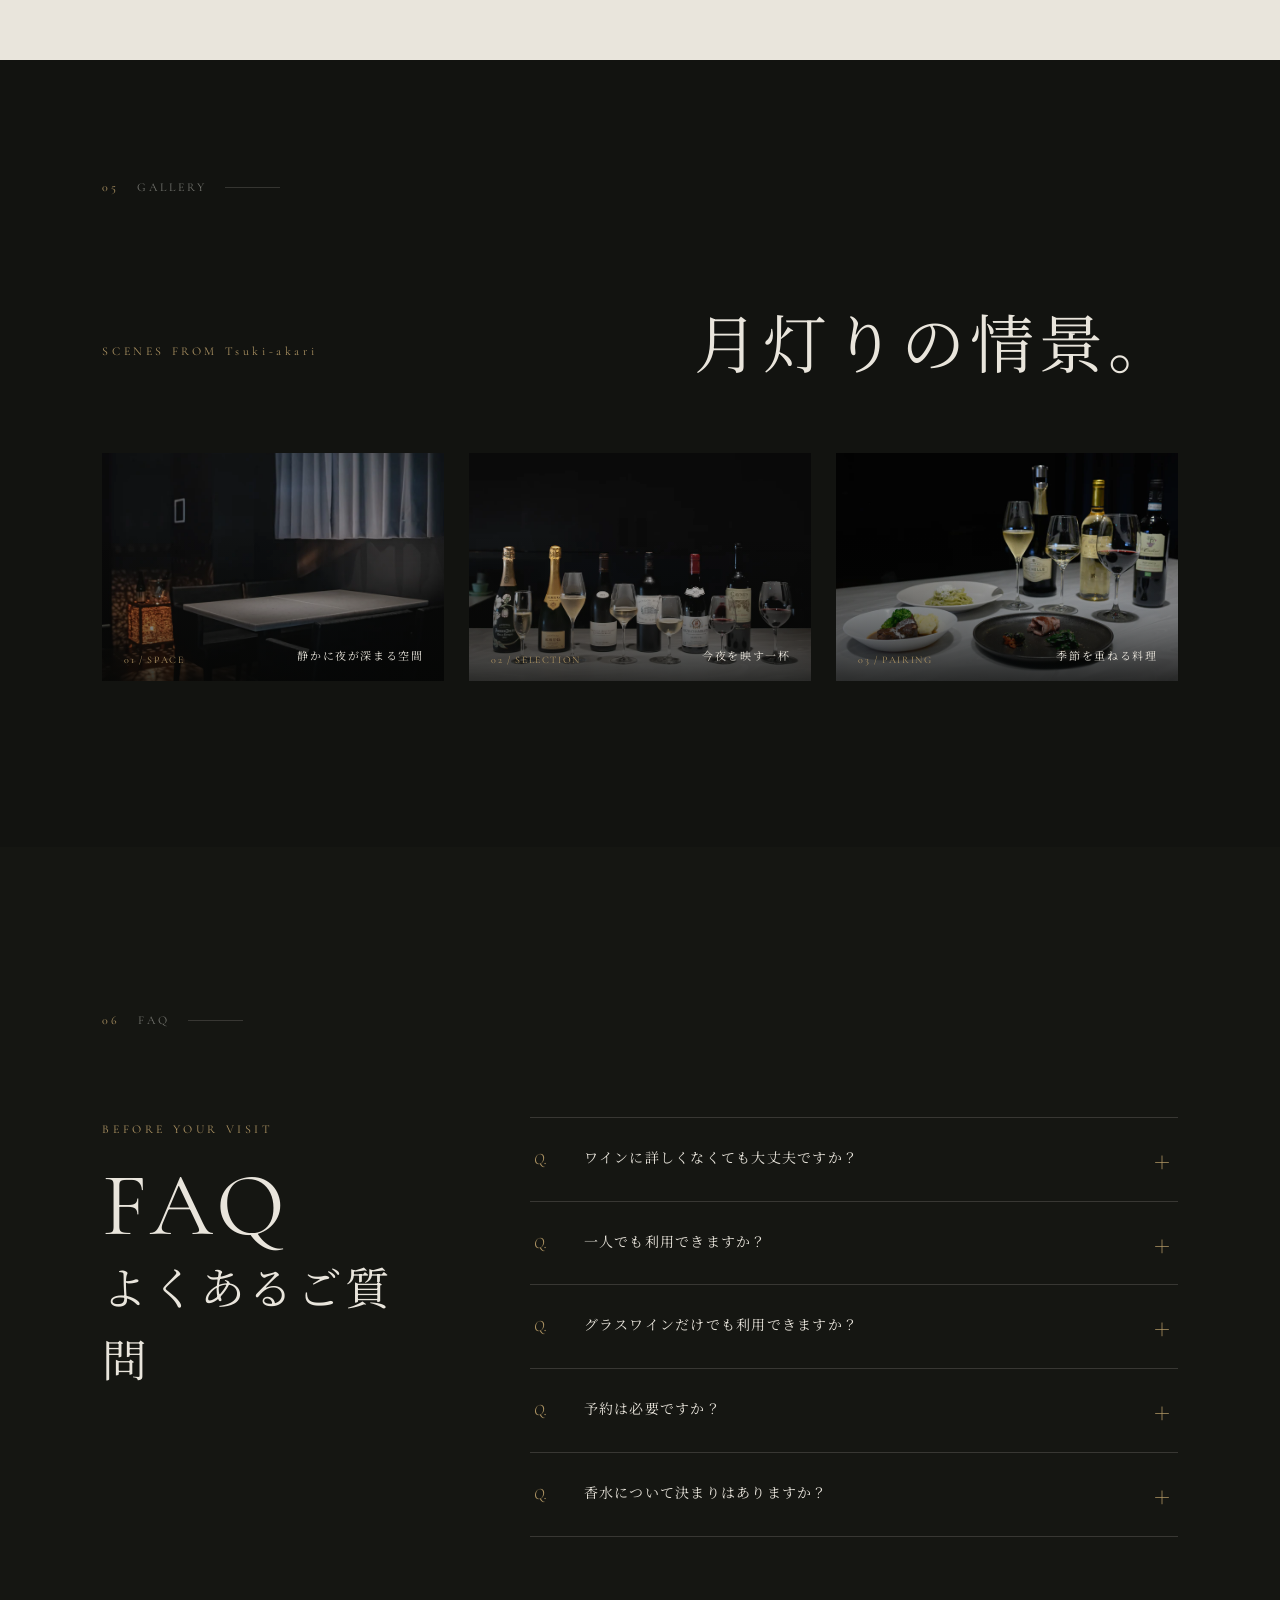
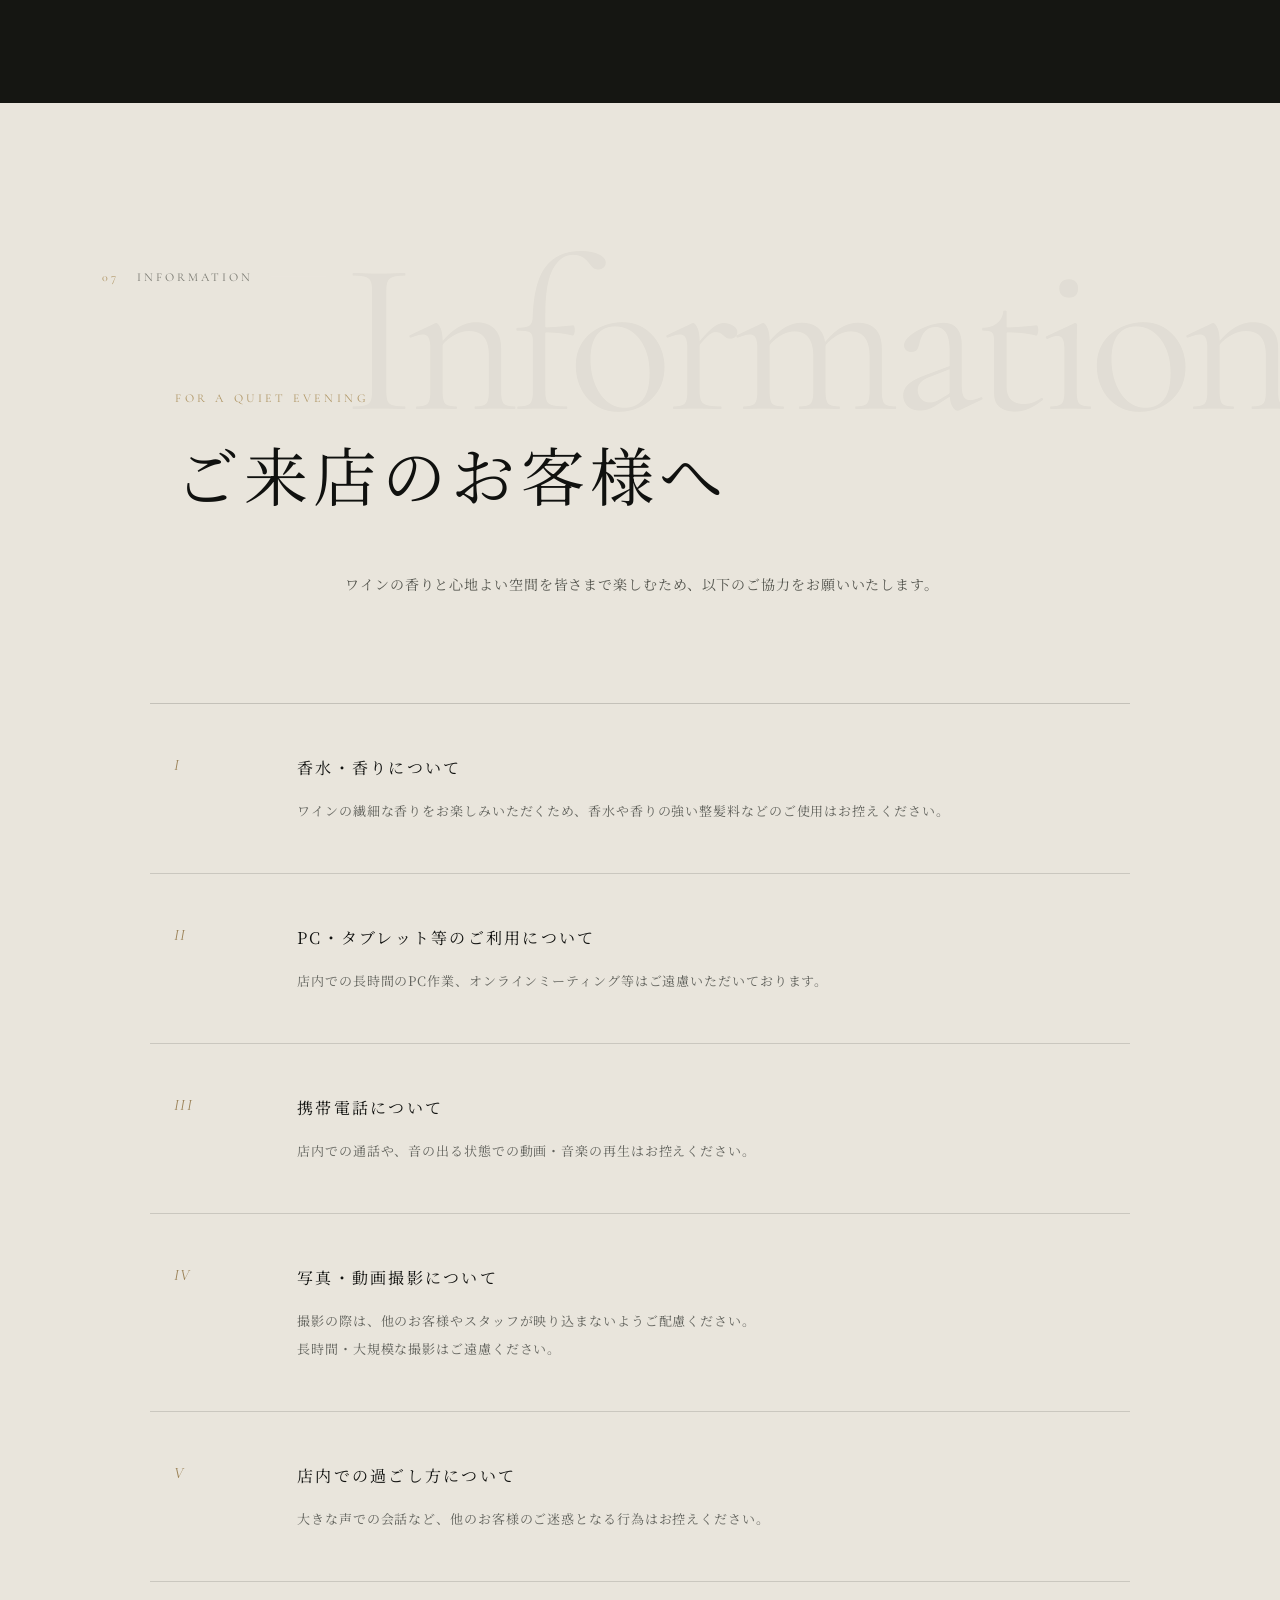
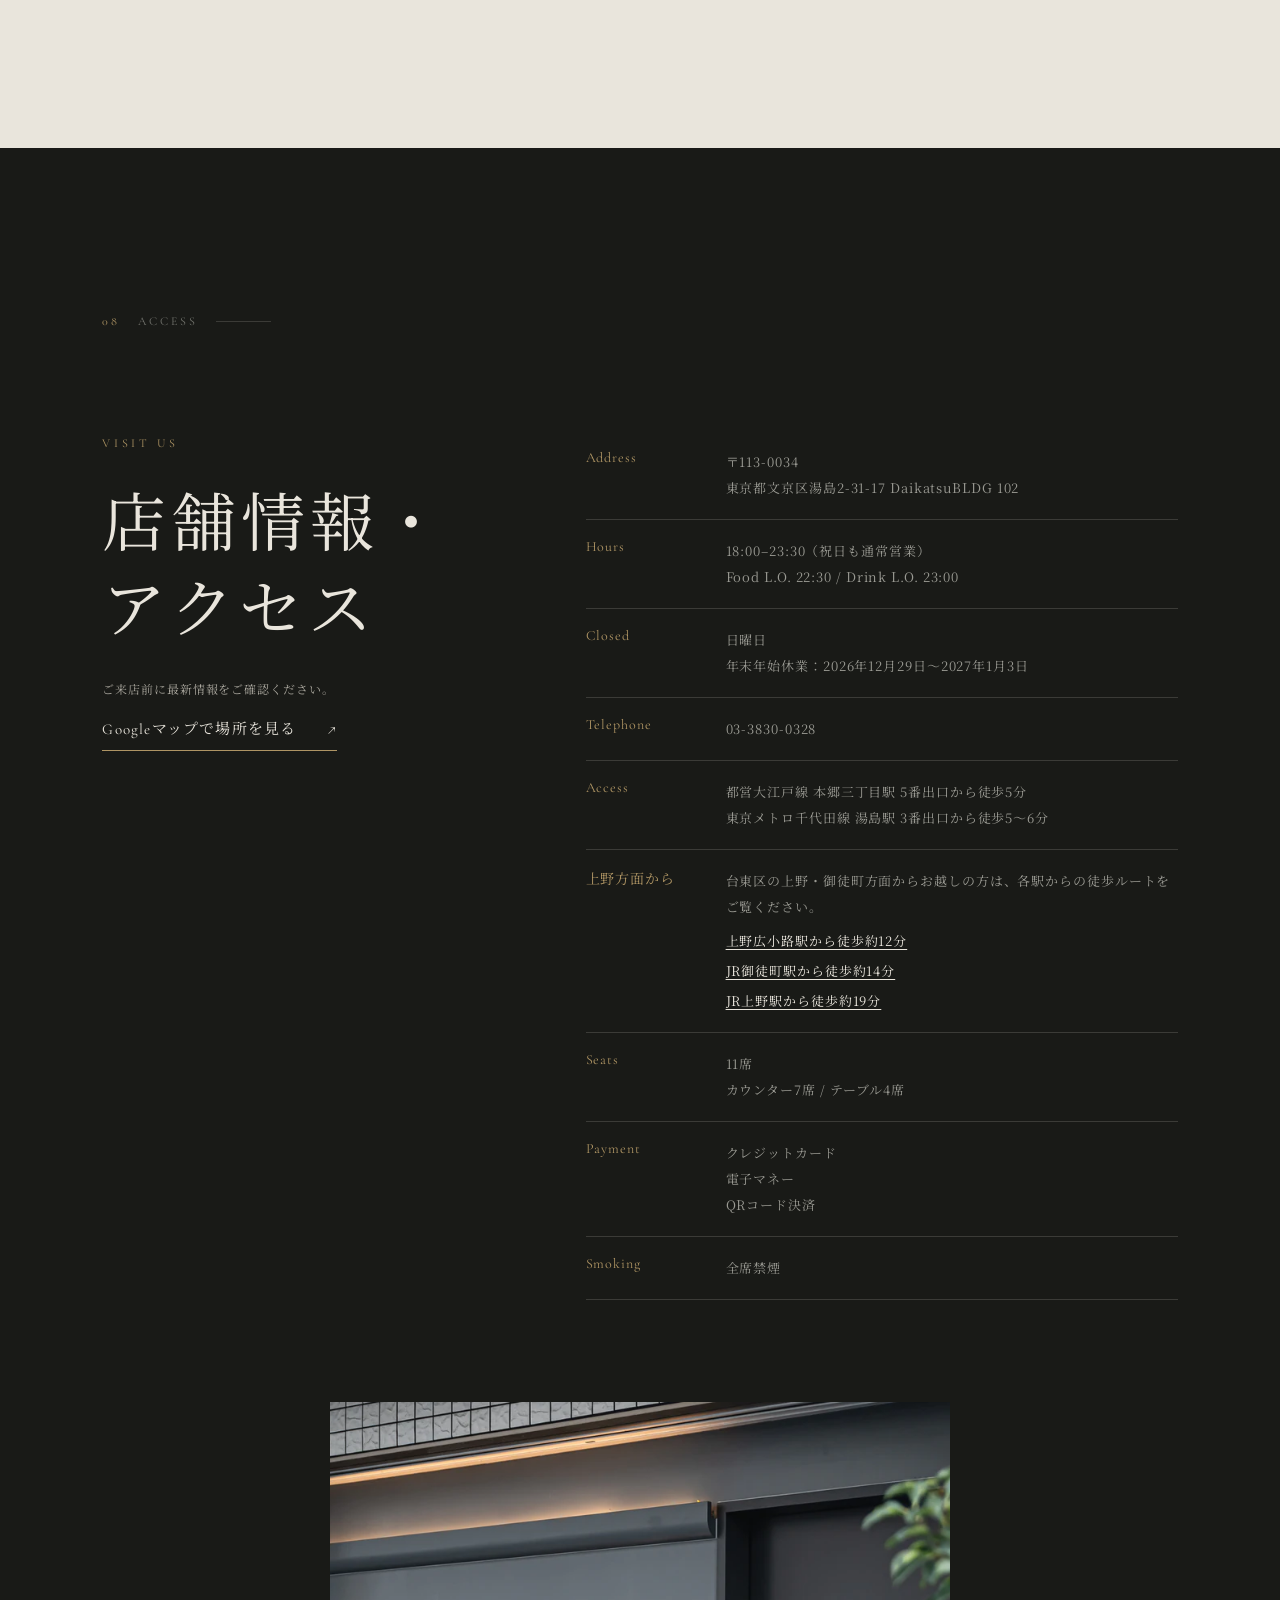
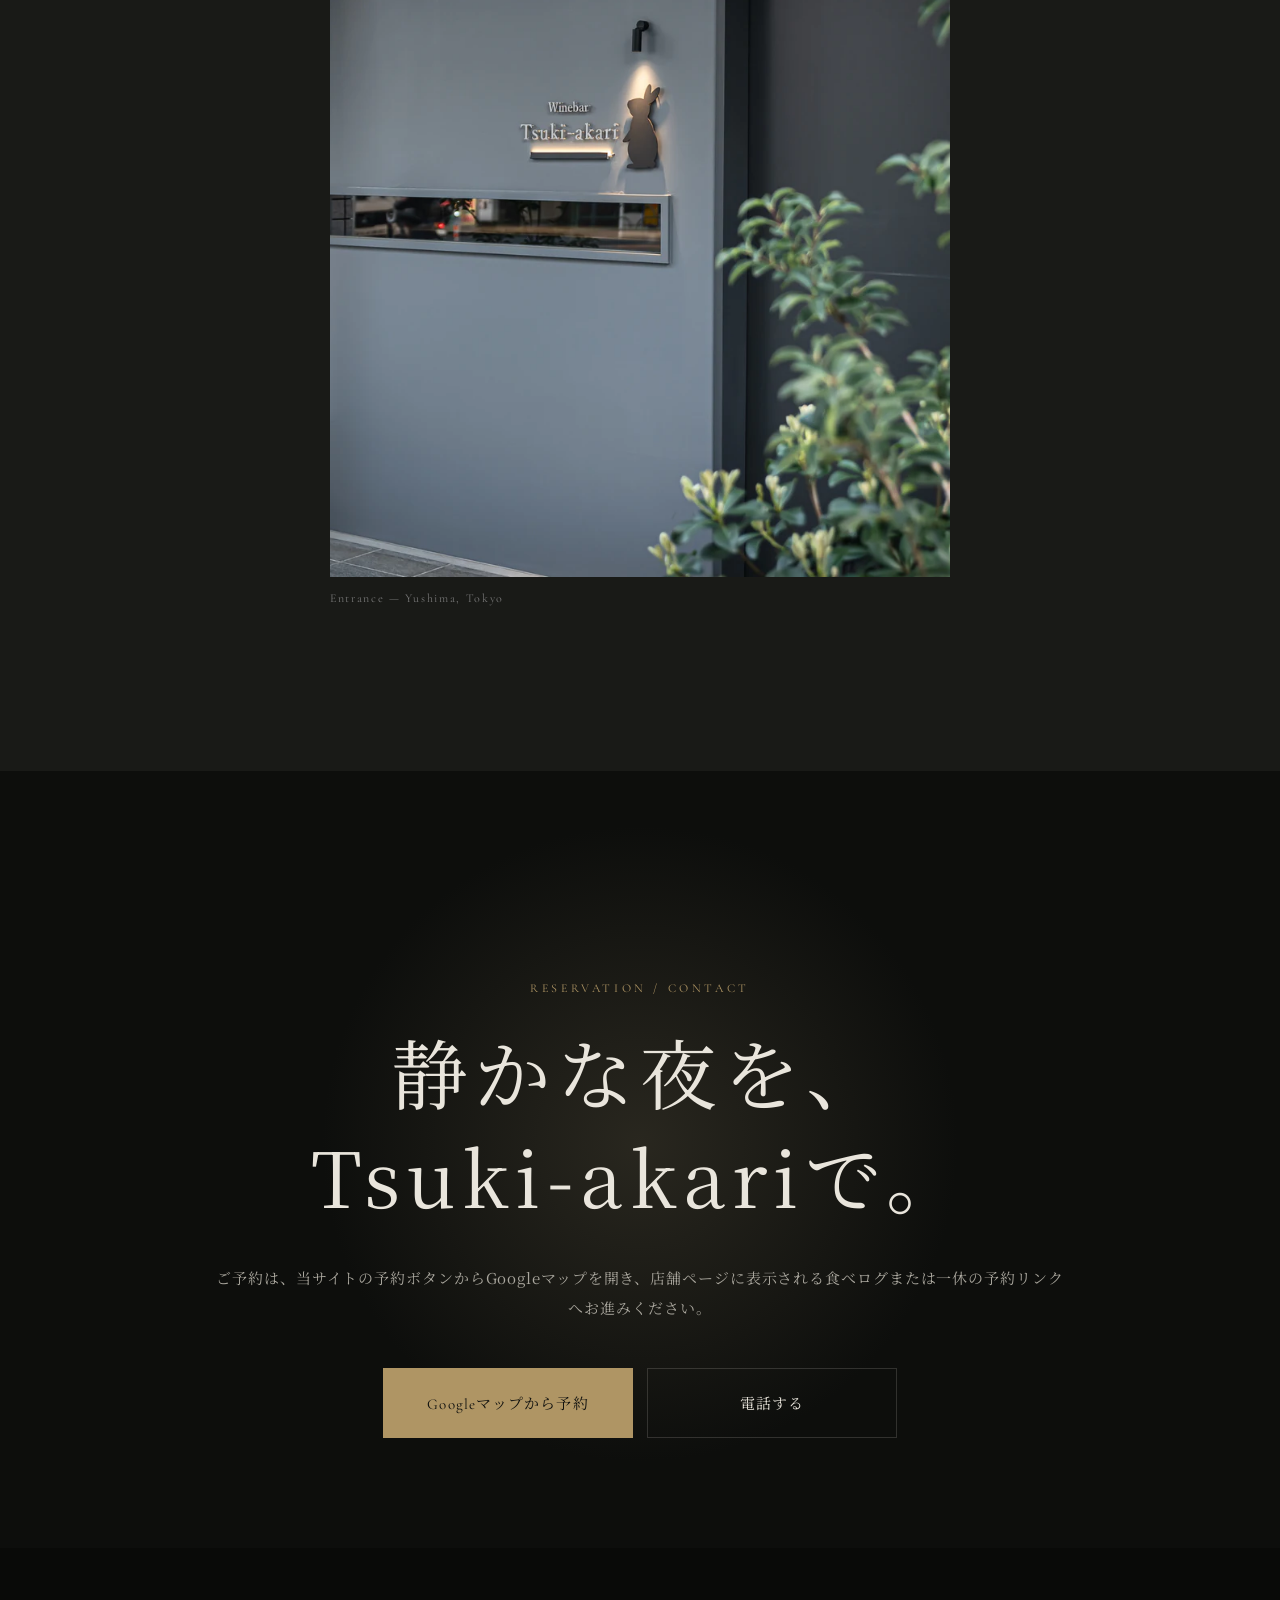
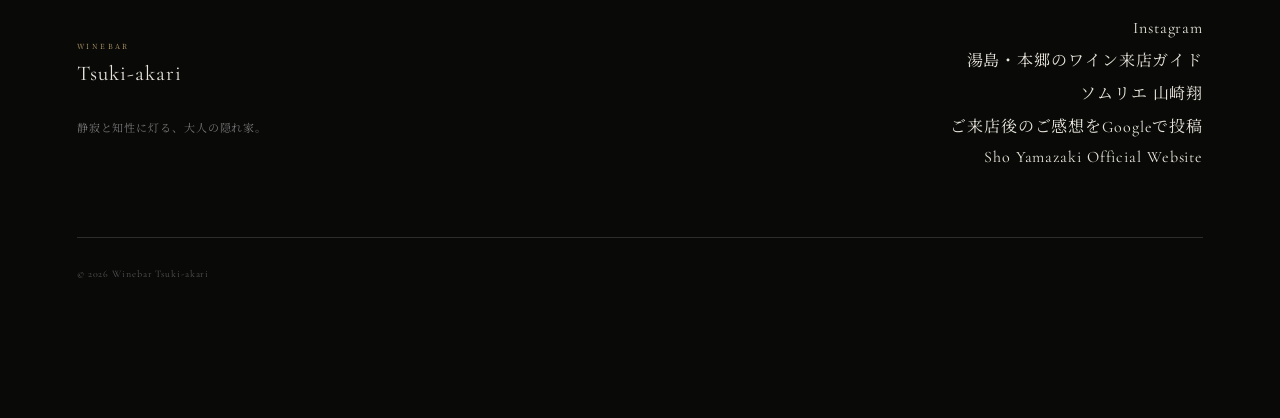
==== commit c160cec2: "Improve Yushima and Hongo wine discovery and sommelier identity" ====
--- a/index.html
+++ b/index.html
@@ -28,7 +28,7 @@
     "@type": "BarOrPub",
     "@id": "https://tsuki-akari.tokyo/#winebar",
     "name": "Winebar Tsuki-akari",
-    "alternateName": "ワインバー ツキアカリ",
+    "alternateName": ["Tsuki-akari", "Tsuki akari", "ツキアカリ", "つきあかり", "月あかり", "月明かり", "月灯り"],
     "description": "文京区湯島の11席のワインバー。ソムリエの山崎翔がお好みに合わせてグラスワインをご提案します。本郷三丁目駅から徒歩5分、湯島駅から徒歩5〜6分、上野広小路駅から徒歩約12分。",
     "url": "https://tsuki-akari.tokyo/",
     "image": [
@@ -64,6 +64,10 @@
         "validThrough": "2027-01-03"
       }
     ],
+    "employee": {"@type":"Person","@id":"https://sho-yamazaki.jp/profile/#person","name":"山崎 翔","alternateName":["山崎翔","やまざき しょう","やまざきしょう","Sho Yamazaki"],"jobTitle":"ソムリエ／飲食DXプロデューサー","url":"https://sho-yamazaki.jp/profile/","sameAs":["https://japanese-sommelier-directory.jp/sommeliers/sommelier-f9677ac8f644","https://note.com/shoyamazaki_jp"],"worksFor":{"@id":"https://tsuki-akari.tokyo/#winebar"}},
+    "servesCuisine": ["ワイン", "ワインに合う料理"],
+    "priceRange": "チャージ1,650円、グラスワイン1,430円〜（税込）",
+    "acceptsReservations": true,
     "hasMenu": "https://tsuki-akari.tokyo/menu/",
     "hasMap": "https://maps.app.goo.gl/y2FB1BbQ5cuPFTFE9",
     "sameAs": "https://www.instagram.com/tsukiakari.winebar/"
@@ -153,31 +157,31 @@
       <div class="section-label reveal"><span>03</span> First Visit</div>
       <div class="editorial-heading reveal">
         <p class="eyebrow">First Visit</p>
-        <h2 id="first-visit-title">初めてのお客様へ</h2>
+        <h2 id="first-visit-title">湯島・本郷で、一人でも楽しめるワインバー</h2>
       </div>
       <div class="editorial-copy reveal">
         <p class="editorial-lead">ワインに詳しくなくても、<br>どうぞ気兼ねなくお越しください。</p>
         <p class="spoken-words">「軽やかなものを」<br>「今日は少し特別な一本を」</p>
         <p>お好みやご予算を伺いながら、<br>ソムリエがご提案いたします。<br>その日の気分も、どうぞお聞かせください。</p>
         <p>お一人でも、カウンターで一杯からお楽しみいただけます。</p>
-        <p>ご友人との語らいや、お一人で過ごす夜にも。<br>どうぞ気兼ねなくお立ち寄りください。</p>
+        <p>本郷三丁目・湯島で、静かなカウンターの一人飲みや、料理とワインのペアリングを楽しみたい日に。11席の小さなお店で、お好みに合う一杯を一緒に選びます。</p><p><a href="wine-guide/">湯島・本郷でワインを楽しむための来店ガイド</a></p>
       </div>
     </section>
 
     <section class="section sommelier" id="sommelier" aria-labelledby="sommelier-title">
       <div class="section-label reveal"><span>04</span> Sommelier</div>
       <div class="sommelier-layout">
-        <figure class="portrait-placeholder reveal"><img src="assets/sommelier-1280.webp" srcset="assets/sommelier-1280.webp 1280w, assets/sommelier-2000.webp 2000w" sizes="(max-width: 440px) 161.25vw, (max-width: 520px) 712.5px, (max-width: 666px) 135vw, (max-width: 820px) 900px, 975px" alt="グラスへ赤ワインを注ぐソムリエ" loading="lazy"><figcaption>Sommelier’s service</figcaption></figure>
+        <figure class="portrait-placeholder reveal"><img src="assets/sommelier-1280.webp" srcset="assets/sommelier-1280.webp 1280w, assets/sommelier-2000.webp 2000w" sizes="(max-width: 440px) 161.25vw, (max-width: 520px) 712.5px, (max-width: 666px) 135vw, (max-width: 820px) 900px, 975px" alt="湯島のワインバーTsuki-akariで赤ワインを注ぐソムリエ山崎翔" loading="lazy"><figcaption>Sommelier’s service</figcaption></figure>
         <div class="sommelier-copy reveal">
           <p class="eyebrow">Shaping an evening</p>
-          <h2 id="sommelier-title">山崎 翔 <small>Sho Yamazaki</small></h2>
-          <p class="role">ツキアカリのソムリエ</p>
+          <h2 id="sommelier-title">山崎 翔 <small>やまざき しょう / Sho Yamazaki</small></h2>
+          <p class="role">湯島・本郷エリアでワインをご案内するソムリエ</p>
           <p>山崎翔は文京区湯島のワインバー Tsuki-akari を運営し、ソムリエとしてワインの選定と接客を担当しています。初めての方も、お好みやご予算をお聞かせください。グラスワイン一杯から、料理に合わせたペアリングまでご提案します。</p>
           <p>J.S.A.認定ワインエキスパート。元プロギタリストとして磨いた感性と構成力を、ワイン選定、ペアリング、接客、空間づくりに活かしています。</p>
           <p>ワインコミュニティ「CAMOS TOKYO」元運営責任者。</p>
           <p>お好みや気分からどんなふうに一杯を選ぶのか、<a class="sommelier-note-link" href="https://note.com/shoyamazaki_jp/n/na6c2dc7b15ae">山崎翔のソムリエとしての自己紹介（note）</a>に綴っています。</p>
           <a class="text-link" href="https://sho-yamazaki.jp/profile/" target="_blank" rel="noopener noreferrer">ソムリエ 山崎翔の公式プロフィール <span aria-hidden="true">↗</span></a>
-        </div>
+        <p><a href="sommelier/">山崎翔（やまざきしょう）のワイン選びとプロフィール</a></p></div>
       </div>
     </section>
 
@@ -290,6 +294,8 @@
     <div class="footer-brand"><p class="wordmark"><span>Winebar</span> Tsuki-akari</p><p>静寂と知性に灯る、大人の隠れ家。</p></div>
     <nav aria-label="関連リンク">
       <a href="https://www.instagram.com/tsukiakari.winebar/" target="_blank" rel="noopener noreferrer">Instagram</a>
+      <a href="wine-guide/">湯島・本郷のワイン来店ガイド</a>
+      <a href="sommelier/">ソムリエ 山崎翔</a>
       <a href="https://g.page/r/Ced1I6DqXrGtEAI/review" target="_blank" rel="noopener noreferrer">ご来店後のご感想をGoogleで投稿</a>
       <a href="https://sho-yamazaki.jp/" target="_blank" rel="noopener noreferrer">Sho Yamazaki Official Website</a>
     </nav>
